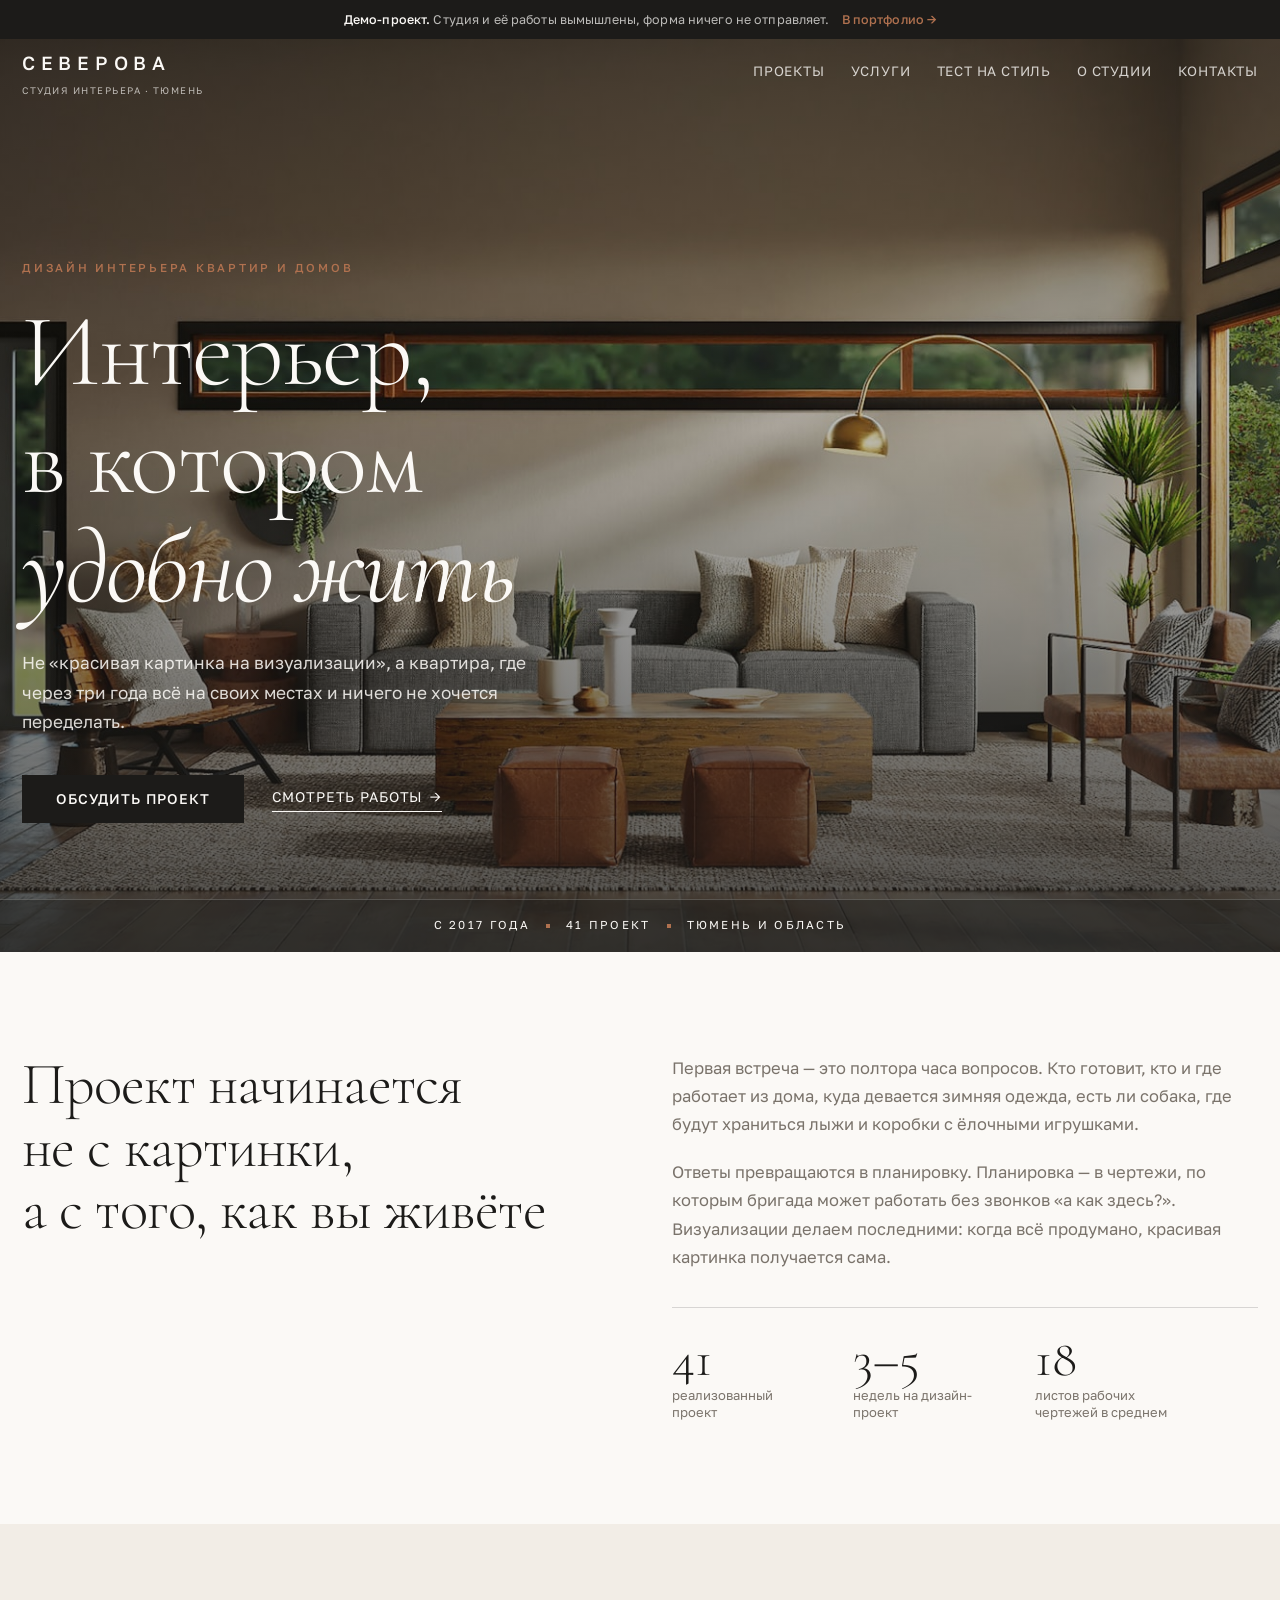
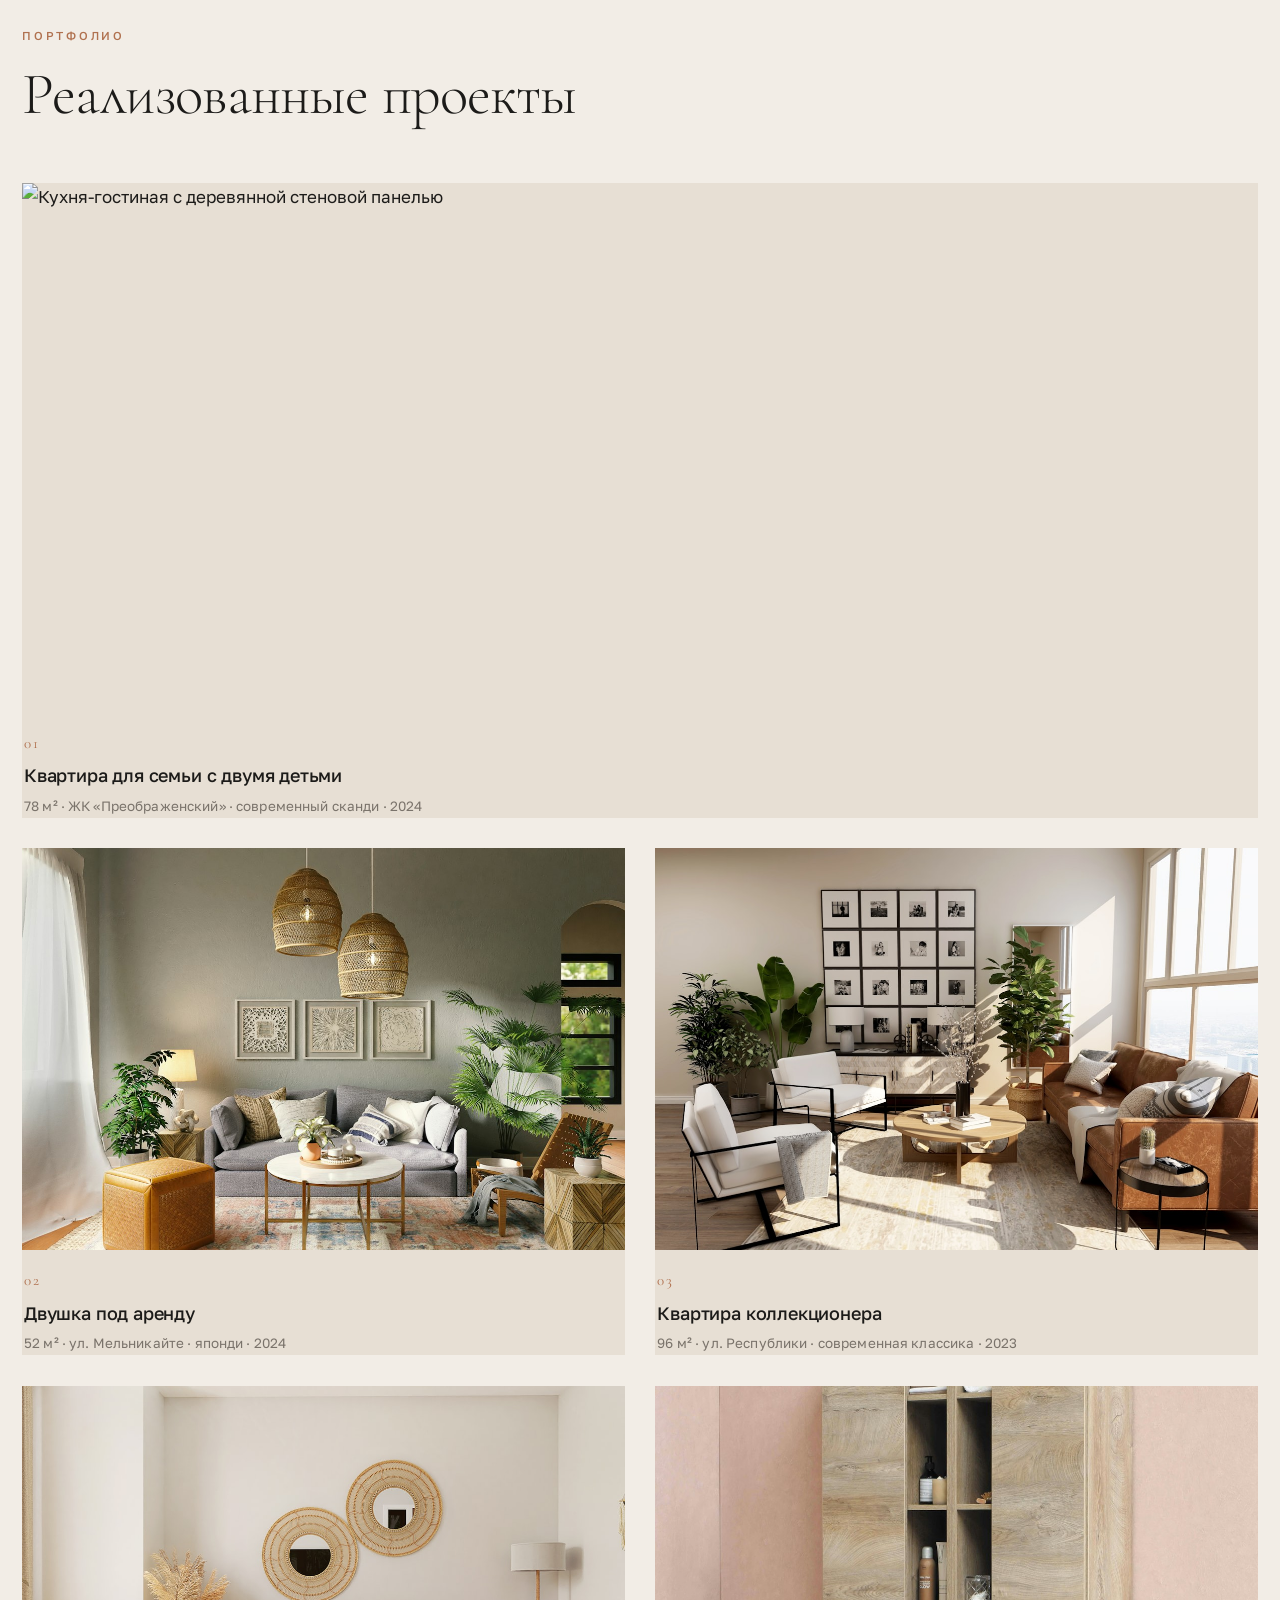
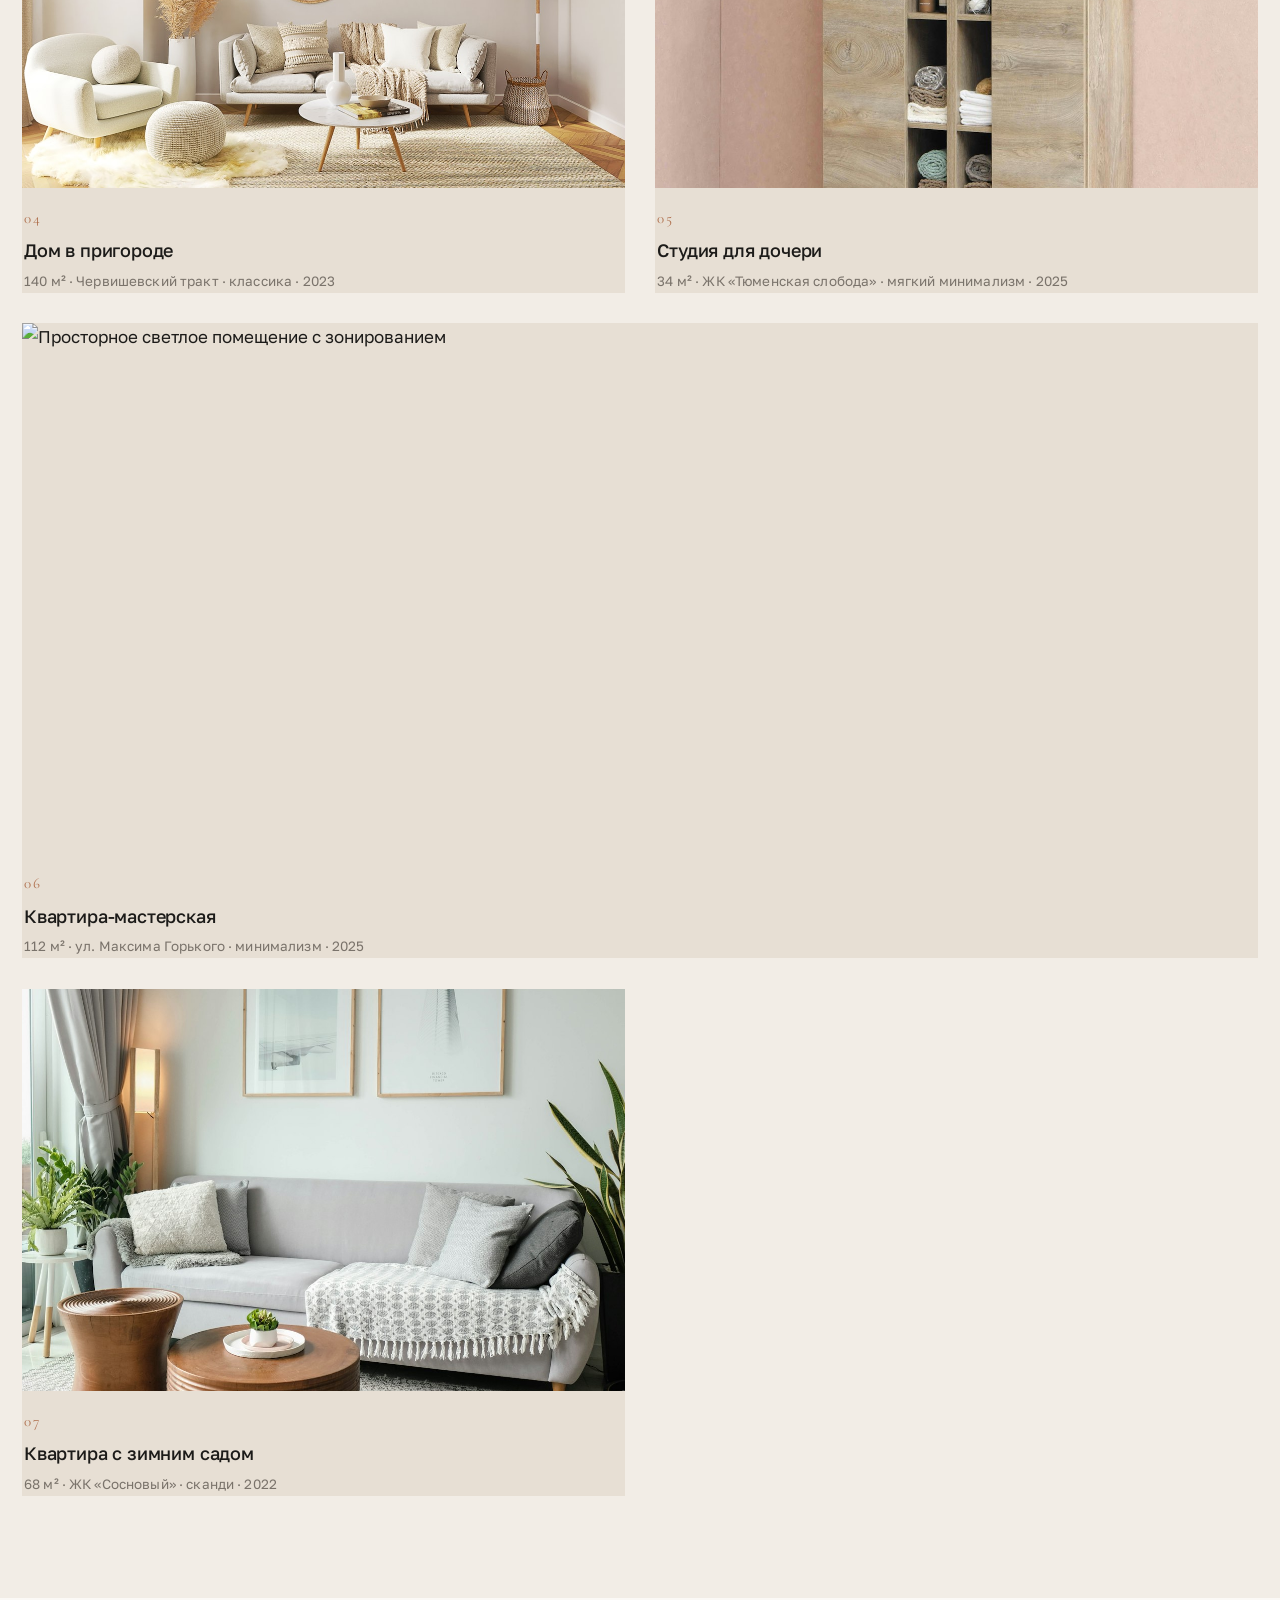
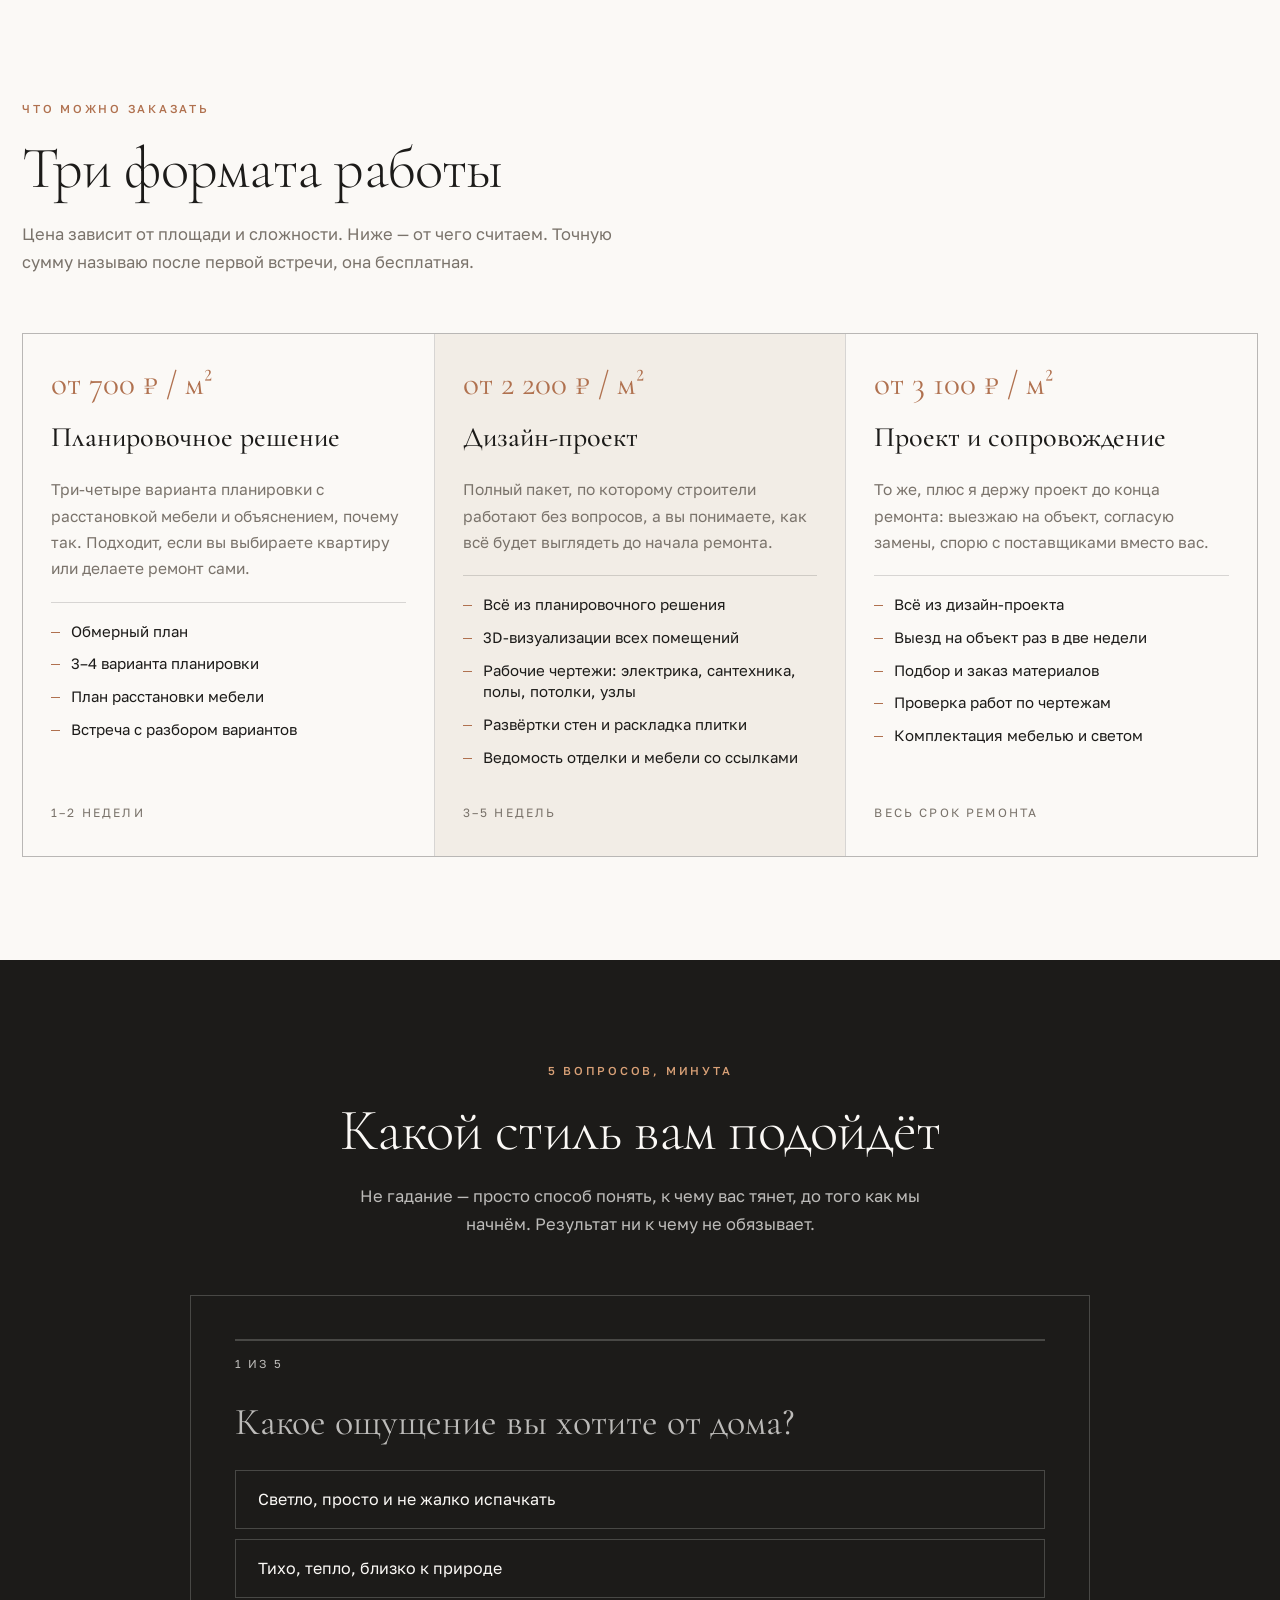
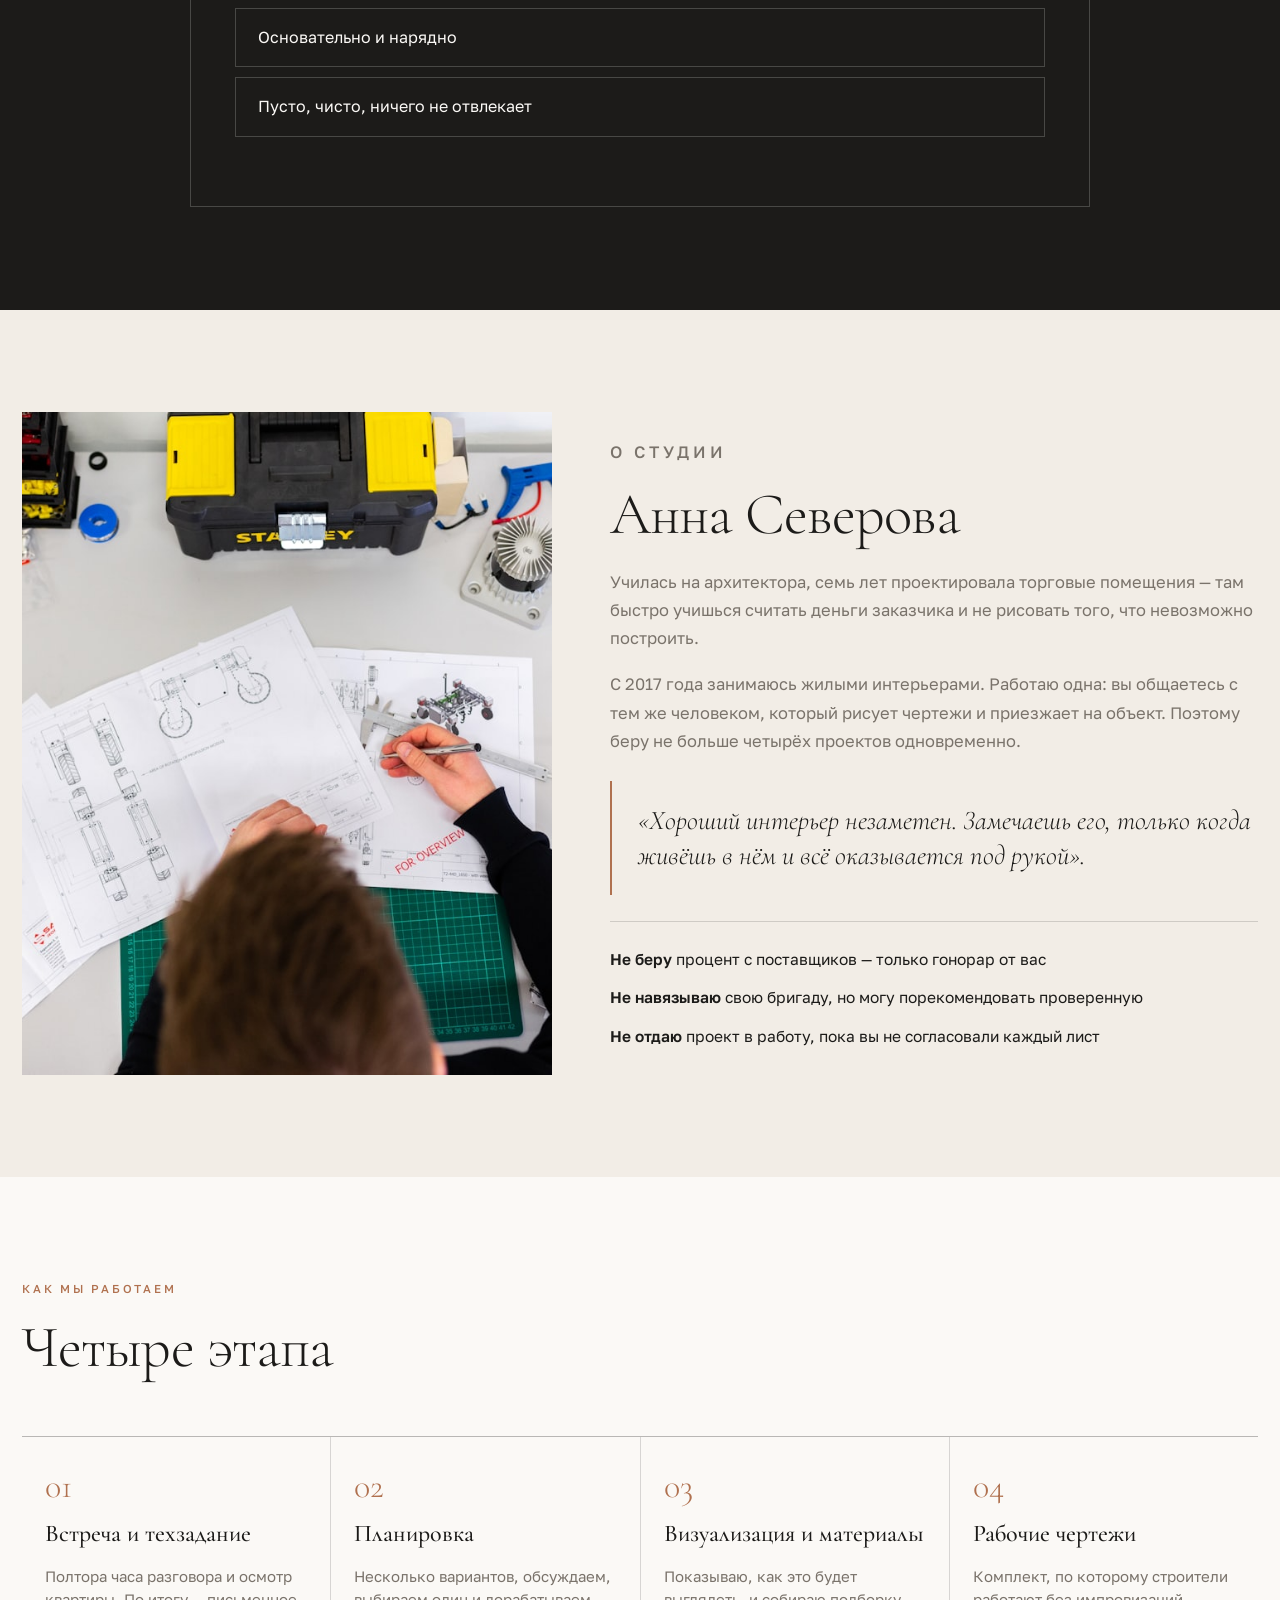
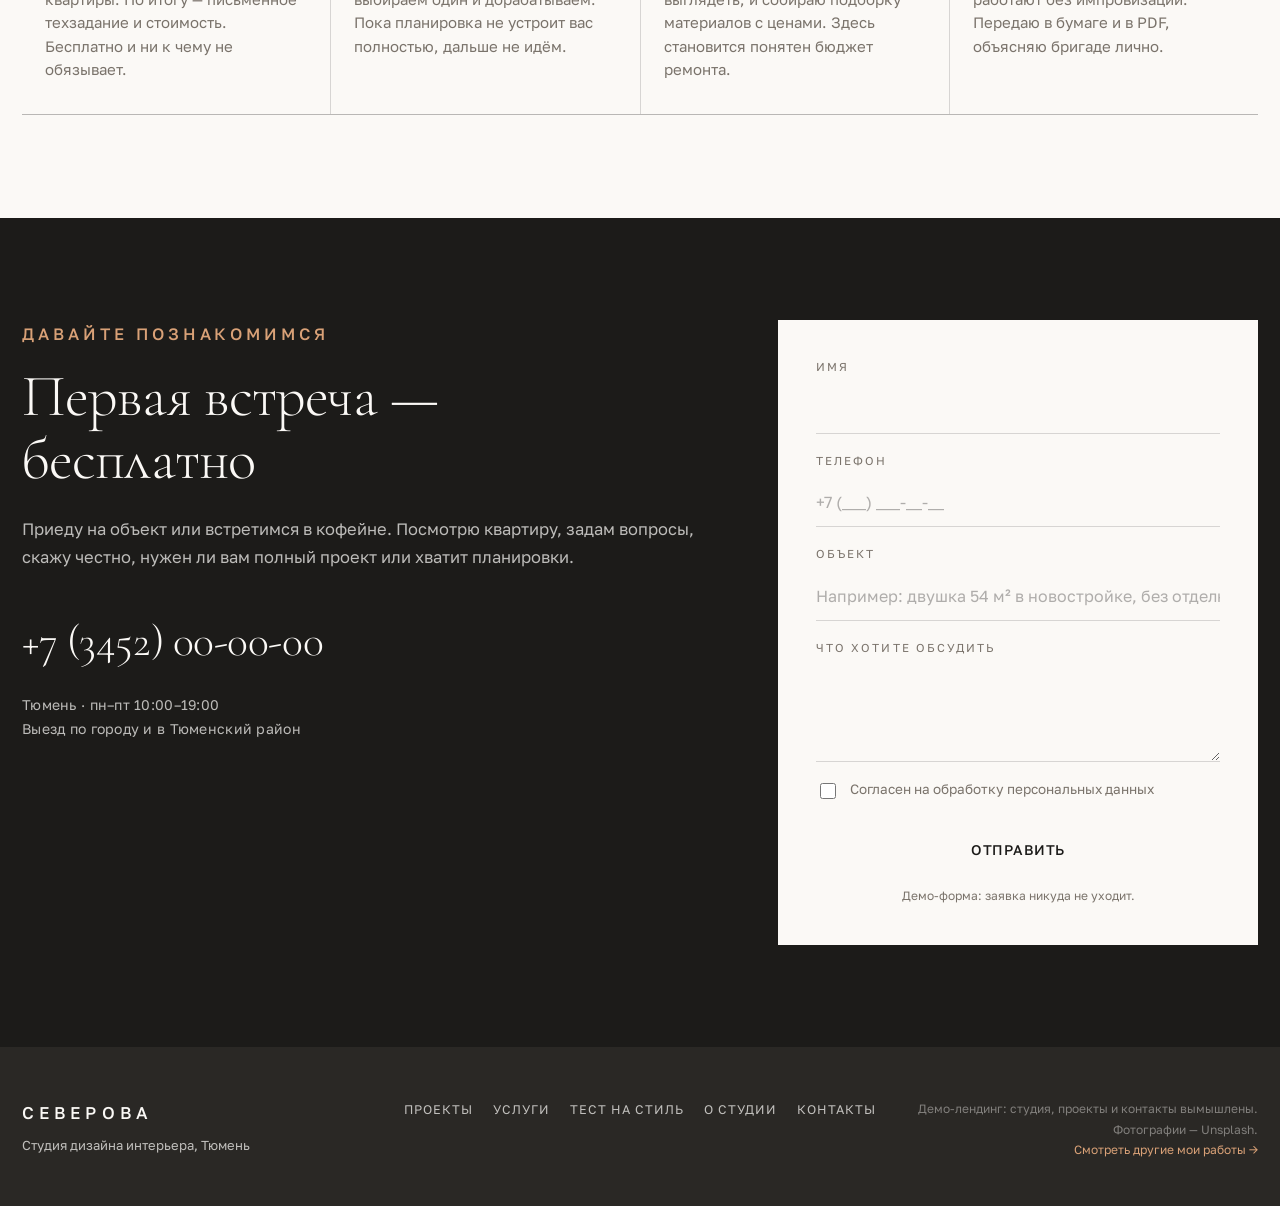
==== demo/design/index.html @ d3eec23e "Портфолио и три демо-лендинга Портфолио: светлый редакционный одностраничник с четырьмя кейсами, пре" ====
<!DOCTYPE html>
<html lang="ru">
<head>
<meta charset="utf-8">
<meta name="viewport" content="width=device-width, initial-scale=1">
<title>Дизайн интерьера квартир в Тюмени — студия Северовой</title>
<meta name="description" content="Дизайн-проект квартиры в Тюмени: планировка, визуализации, рабочие чертежи, авторский надзор. Портфолио реализованных интерьеров и тест «какой стиль вам подойдёт».">
<meta name="robots" content="noindex, nofollow">
<meta property="og:type" content="website">
<meta property="og:locale" content="ru_RU">
<meta property="og:title" content="Северова — студия дизайна интерьера, Тюмень">
<meta property="og:description" content="Интерьер, в котором удобно жить. Портфолио и тест на стиль.">
<link rel="icon" href="data:image/svg+xml,%3Csvg xmlns='http://www.w3.org/2000/svg' viewBox='0 0 64 64'%3E%3Crect width='64' height='64' fill='%231C1B19'/%3E%3Ctext x='32' y='44' font-family='Georgia,serif' font-size='34' fill='%23F2EDE6' text-anchor='middle'%3E%D0%A1%3C/text%3E%3C/svg%3E">
<link rel="preconnect" href="https://fonts.googleapis.com">
<link rel="preconnect" href="https://fonts.gstatic.com" crossorigin>
<link rel="stylesheet" href="https://fonts.googleapis.com/css2?family=Cormorant+Garamond:wght@300;400;500;600&family=Golos+Text:wght@400;500;600&display=swap">
<link rel="stylesheet" href="style.css">
</head>
<body>

<div class="demobar">
  <span><b>Демо-проект.</b> Студия и её работы вымышлены, форма ничего не отправляет.</span>
  <a href="../../index.html">В портфолио →</a>
</div>

<header class="hdr" id="top">
  <div class="wrap hdr__in">
    <a class="logo" href="#top">СЕВЕРОВА<span>студия интерьера · Тюмень</span></a>
    <nav class="nav">
      <a href="#projects">Проекты</a>
      <a href="#services">Услуги</a>
      <a href="#quiz">Тест на стиль</a>
      <a href="#about">О студии</a>
      <a href="#contact">Контакты</a>
    </nav>
    <button class="burger" type="button" aria-label="Меню" aria-expanded="false" aria-controls="mnav"><span></span></button>
  </div>
  <nav class="mnav" id="mnav" hidden>
    <a href="#projects">Проекты</a><a href="#services">Услуги</a><a href="#quiz">Тест на стиль</a><a href="#about">О студии</a><a href="#contact">Контакты</a>
  </nav>
</header>

<!-- HERO -->
<section class="hero">
  <img class="hero__bg" src="img/hero.jpg" alt="Светлая гостиная с большими окнами" width="1800" height="1200" fetchpriority="high">
  <div class="hero__veil"></div>
  <div class="wrap hero__in">
    <p class="eyebrow">Дизайн интерьера квартир и домов</p>
    <h1>Интерьер,<br>в котором<br><em>удобно жить</em></h1>
    <p class="hero__sub">Не «красивая картинка на визуализации», а квартира, где через три года всё на своих местах и ничего не хочется переделать.</p>
    <div class="hero__actions">
      <a class="btn" href="#contact">Обсудить проект</a>
      <a class="link-arrow" href="#projects">Смотреть работы</a>
    </div>
  </div>
  <div class="hero__meta">
    <span>с 2017 года</span><i></i><span>41 проект</span><i></i><span>Тюмень и область</span>
  </div>
</section>

<!-- МАНИФЕСТ -->
<section class="sec manifest">
  <div class="wrap manifest__in">
    <h2 class="serif-lg">Проект начинается<br>не с картинки,<br>а с того, как вы живёте</h2>
    <div class="manifest__text">
      <p>Первая встреча — это полтора часа вопросов. Кто готовит, кто и где работает из дома, куда девается зимняя одежда, есть ли собака, где будут храниться лыжи и коробки с ёлочными игрушками.</p>
      <p>Ответы превращаются в планировку. Планировка — в чертежи, по которым бригада может работать без звонков «а как здесь?». Визуализации делаем последними: когда всё продумано, красивая картинка получается сама.</p>
      <ul class="stats">
        <li><b>41</b><span>реализованный проект</span></li>
        <li><b>3–5</b><span>недель на дизайн-проект</span></li>
        <li><b>18</b><span>листов рабочих чертежей в среднем</span></li>
      </ul>
    </div>
  </div>
</section>

<!-- ПРОЕКТЫ -->
<section class="sec sec--sand" id="projects">
  <div class="wrap">
    <header class="head">
      <p class="eyebrow">Портфолио</p>
      <h2 class="serif-lg">Реализованные проекты</h2>
    </header>
    <div class="projects">
      <figure class="pj pj--wide">
        <img src="img/p1.jpg" alt="Кухня-гостиная с деревянной стеновой панелью" loading="lazy" width="1200" height="800">
        <figcaption><span class="pj__n">01</span><b>Квартира для семьи с двумя детьми</b><em>78 м² · ЖК «Преображенский» · современный сканди · 2024</em></figcaption>
      </figure>
      <figure class="pj">
        <img src="img/p2.jpg" alt="Гостиная в спокойных природных тонах" loading="lazy" width="1200" height="800">
        <figcaption><span class="pj__n">02</span><b>Двушка под аренду</b><em>52 м² · ул. Мельникайте · японди · 2024</em></figcaption>
      </figure>
      <figure class="pj">
        <img src="img/p3.jpg" alt="Светлая гостиная с галереей картин" loading="lazy" width="1200" height="800">
        <figcaption><span class="pj__n">03</span><b>Квартира коллекционера</b><em>96 м² · ул. Республики · современная классика · 2023</em></figcaption>
      </figure>
      <figure class="pj">
        <img src="img/p4.jpg" alt="Тёплая гостиная в бежевых тонах" loading="lazy" width="1200" height="800">
        <figcaption><span class="pj__n">04</span><b>Дом в пригороде</b><em>140 м² · Червишевский тракт · классика · 2023</em></figcaption>
      </figure>
      <figure class="pj">
        <img src="img/p5.jpg" alt="Ниша со стеллажом в мягких тонах" loading="lazy" width="1200" height="800">
        <figcaption><span class="pj__n">05</span><b>Студия для дочери</b><em>34 м² · ЖК «Тюменская слобода» · мягкий минимализм · 2025</em></figcaption>
      </figure>
      <figure class="pj pj--wide">
        <img src="img/p6.jpg" alt="Просторное светлое помещение с зонированием" loading="lazy" width="1200" height="800">
        <figcaption><span class="pj__n">06</span><b>Квартира-мастерская</b><em>112 м² · ул. Максима Горького · минимализм · 2025</em></figcaption>
      </figure>
      <figure class="pj">
        <img src="img/p7.jpg" alt="Гостиная с диваном и растениями" loading="lazy" width="1200" height="800">
        <figcaption><span class="pj__n">07</span><b>Квартира с зимним садом</b><em>68 м² · ЖК «Сосновый» · сканди · 2022</em></figcaption>
      </figure>
    </div>
  </div>
</section>

<!-- УСЛУГИ -->
<section class="sec" id="services">
  <div class="wrap">
    <header class="head">
      <p class="eyebrow">Что можно заказать</p>
      <h2 class="serif-lg">Три формата работы</h2>
      <p class="head__note">Цена зависит от площади и сложности. Ниже — от чего считаем. Точную сумму называю после первой встречи, она бесплатная.</p>
    </header>
    <div class="svc">
      <article class="svc__i">
        <p class="svc__p">от 700 ₽ / м²</p>
        <h3>Планировочное решение</h3>
        <p class="svc__d">Три-четыре варианта планировки с расстановкой мебели и объяснением, почему так. Подходит, если вы выбираете квартиру или делаете ремонт сами.</p>
        <ul class="svc__l">
          <li>Обмерный план</li>
          <li>3–4 варианта планировки</li>
          <li>План расстановки мебели</li>
          <li>Встреча с разбором вариантов</li>
        </ul>
        <p class="svc__t">1–2 недели</p>
      </article>
      <article class="svc__i svc__i--main">
        <p class="svc__p">от 2 200 ₽ / м²</p>
        <h3>Дизайн-проект</h3>
        <p class="svc__d">Полный пакет, по которому строители работают без вопросов, а вы понимаете, как всё будет выглядеть до начала ремонта.</p>
        <ul class="svc__l">
          <li>Всё из планировочного решения</li>
          <li>3D-визуализации всех помещений</li>
          <li>Рабочие чертежи: электрика, сантехника, полы, потолки, узлы</li>
          <li>Развёртки стен и раскладка плитки</li>
          <li>Ведомость отделки и мебели со ссылками</li>
        </ul>
        <p class="svc__t">3–5 недель</p>
      </article>
      <article class="svc__i">
        <p class="svc__p">от 3 100 ₽ / м²</p>
        <h3>Проект и сопровождение</h3>
        <p class="svc__d">То же, плюс я держу проект до конца ремонта: выезжаю на объект, согласую замены, спорю с поставщиками вместо вас.</p>
        <ul class="svc__l">
          <li>Всё из дизайн-проекта</li>
          <li>Выезд на объект раз в две недели</li>
          <li>Подбор и заказ материалов</li>
          <li>Проверка работ по чертежам</li>
          <li>Комплектация мебелью и светом</li>
        </ul>
        <p class="svc__t">весь срок ремонта</p>
      </article>
    </div>
  </div>
</section>

<!-- КВИЗ -->
<section class="sec sec--dark" id="quiz">
  <div class="wrap wrap--mid">
    <header class="head head--center">
      <p class="eyebrow">5 вопросов, минута</p>
      <h2 class="serif-lg">Какой стиль вам подойдёт</h2>
      <p class="head__note">Не гадание — просто способ понять, к чему вас тянет, до того как мы начнём. Результат ни к чему не обязывает.</p>
    </header>

    <div class="quiz" id="quizApp">
      <div class="quiz__bar"><span id="quizBar"></span></div>
      <p class="quiz__count"><span id="quizStep">1</span> из <span id="quizTotal">5</span></p>

      <div class="quiz__stage" id="quizStage"></div>

      <div class="quiz__nav">
        <button class="link-back" type="button" id="quizBack" hidden>← Назад</button>
      </div>

      <div class="quiz__result" id="quizResult" hidden>
        <img id="resImg" src="" alt="" width="1200" height="800">
        <div class="quiz__resbody">
          <p class="eyebrow">Ваш стиль</p>
          <h3 class="serif-md" id="resName"></h3>
          <p id="resText"></p>
          <ul class="quiz__tags" id="resTags"></ul>
          <div class="quiz__resactions">
            <a class="btn" href="#contact" id="resCta">Обсудить проект в этом стиле</a>
            <button class="link-back" type="button" id="quizRestart">Пройти заново</button>
          </div>
        </div>
      </div>
    </div>
  </div>
</section>

<!-- О СТУДИИ -->
<section class="sec sec--sand" id="about">
  <div class="wrap about">
    <figure class="about__img">
      <img src="img/designer.jpg" alt="Рабочий стол дизайнера с чертежами и образцами" loading="lazy" width="1200" height="800">
    </figure>
    <div class="about__text">
      <p class="eyebrow">О студии</p>
      <h2 class="serif-lg">Анна Северова</h2>
      <p>Училась на архитектора, семь лет проектировала торговые помещения — там быстро учишься считать деньги заказчика и не рисовать того, что невозможно построить.</p>
      <p>С 2017 года занимаюсь жилыми интерьерами. Работаю одна: вы общаетесь с тем же человеком, который рисует чертежи и приезжает на объект. Поэтому беру не больше четырёх проектов одновременно.</p>
      <blockquote class="pull">«Хороший интерьер незаметен. Замечаешь его, только когда живёшь в нём и всё оказывается под рукой».</blockquote>
      <ul class="about__facts">
        <li><b>Не беру</b> процент с поставщиков — только гонорар от вас</li>
        <li><b>Не навязываю</b> свою бригаду, но могу порекомендовать проверенную</li>
        <li><b>Не отдаю</b> проект в работу, пока вы не согласовали каждый лист</li>
      </ul>
    </div>
  </div>
</section>

<!-- ПРОЦЕСС -->
<section class="sec">
  <div class="wrap">
    <header class="head">
      <p class="eyebrow">Как мы работаем</p>
      <h2 class="serif-lg">Четыре этапа</h2>
    </header>
    <ol class="flow">
      <li><span class="flow__n">01</span><h3>Встреча и техзадание</h3><p>Полтора часа разговора и осмотр квартиры. По итогу — письменное техзадание и стоимость. Бесплатно и ни к чему не обязывает.</p></li>
      <li><span class="flow__n">02</span><h3>Планировка</h3><p>Несколько вариантов, обсуждаем, выбираем один и дорабатываем. Пока планировка не устроит вас полностью, дальше не идём.</p></li>
      <li><span class="flow__n">03</span><h3>Визуализация и материалы</h3><p>Показываю, как это будет выглядеть, и собираю подборку материалов с ценами. Здесь становится понятен бюджет ремонта.</p></li>
      <li><span class="flow__n">04</span><h3>Рабочие чертежи</h3><p>Комплект, по которому строители работают без импровизаций. Передаю в бумаге и в PDF, объясняю бригаде лично.</p></li>
    </ol>
  </div>
</section>

<!-- КОНТАКТ -->
<section class="sec sec--dark" id="contact">
  <div class="wrap contact">
    <div class="contact__text">
      <p class="eyebrow">Давайте познакомимся</p>
      <h2 class="serif-lg">Первая встреча —<br>бесплатно</h2>
      <p>Приеду на объект или встретимся в кофейне. Посмотрю квартиру, задам вопросы, скажу честно, нужен ли вам полный проект или хватит планировки.</p>
      <p class="contact__tel"><a href="tel:+73452000000">+7 (3452) 00-00-00</a></p>
      <p class="contact__addr">Тюмень · пн–пт 10:00–19:00<br>Выезд по городу и в Тюменский район</p>
    </div>

    <form class="cform" id="contactForm" novalidate>
      <div class="cfld">
        <label for="c-name">Имя</label>
        <input id="c-name" name="name" type="text" autocomplete="name" required>
        <span class="err" data-err="name"></span>
      </div>
      <div class="cfld">
        <label for="c-phone">Телефон</label>
        <input id="c-phone" name="phone" type="tel" inputmode="tel" autocomplete="tel" placeholder="+7 (___) ___-__-__" required>
        <span class="err" data-err="phone"></span>
      </div>
      <div class="cfld">
        <label for="c-obj">Объект</label>
        <input id="c-obj" name="obj" type="text" placeholder="Например: двушка 54 м² в новостройке, без отделки">
      </div>
      <div class="cfld">
        <label for="c-msg">Что хотите обсудить</label>
        <textarea id="c-msg" name="msg" rows="3"></textarea>
      </div>
      <label class="cagree">
        <input type="checkbox" name="agree" required>
        <span>Согласен на обработку персональных данных</span>
      </label>
      <span class="err" data-err="agree"></span>
      <button class="btn btn--wide" type="submit">Отправить</button>
      <p class="cform__note">Демо-форма: заявка никуда не уходит.</p>

      <div class="cform__ok" hidden role="status">
        <b class="serif-md">Спасибо, заявка отправлена</b>
        <p>Свяжусь с вами по номеру <i data-ok-phone></i> в ближайший рабочий день.</p>
        <button class="link-back" type="button" data-again>Отправить ещё одну</button>
      </div>
    </form>
  </div>
</section>

<footer class="ftr">
  <div class="wrap ftr__in">
    <div>
      <p class="ftr__logo">СЕВЕРОВА</p>
      <p class="ftr__sub">Студия дизайна интерьера, Тюмень</p>
    </div>
    <nav class="ftr__nav">
      <a href="#projects">Проекты</a><a href="#services">Услуги</a><a href="#quiz">Тест на стиль</a><a href="#about">О студии</a><a href="#contact">Контакты</a>
    </nav>
    <p class="ftr__note">
      Демо-лендинг: студия, проекты и контакты вымышлены.<br>
      Фотографии — Unsplash.<br>
      <a href="../../index.html">Смотреть другие мои работы →</a>
    </p>
  </div>
</footer>

<script src="app.js"></script>
</body>
</html>
---- demo/design/style.css ----
/* ==========================================================================
   СЕВЕРОВА — студия дизайна интерьера. Демо-лендинг.
   Визуальный язык: редакционный. Antiqua-заголовки, острые углы,
   песочно-графитовая палитра, много воздуха, крупные фото.
   ========================================================================== */

:root{
  --sand:#F2EDE6;
  --sand-2:#E7DFD4;
  --cream:#FBF9F6;
  --graphite:#1C1B19;
  --graphite-2:#2A2825;
  --clay:#B0714F;
  --tx:#1C1B19;
  --tx-mut:#7A736B;
  --tx-light:rgba(251,249,246,.72);
  --line:rgba(28,27,25,.16);
  --line-l:rgba(251,249,246,.2);
  --pad:clamp(64px,8vw,132px);
}

*,*::before,*::after{box-sizing:border-box}
html{scroll-behavior:smooth;-webkit-text-size-adjust:100%}
body{
  margin:0;background:var(--cream);color:var(--tx);
  font:400 17px/1.7 'Golos Text',system-ui,sans-serif;
  overflow-x:hidden;
}
img{max-width:100%;height:auto;display:block}
a{color:inherit}
p{margin:0}
h1,h2,h3{margin:0;font-weight:400}

.serif-lg,h1,h2.serif-lg{
  font-family:'Cormorant Garamond',Georgia,serif;font-weight:300;
  line-height:1.06;letter-spacing:-.015em;
}
h1{font-size:clamp(46px,8vw,104px)}
.serif-lg{font-size:clamp(32px,4.6vw,60px)}
.serif-md{font-family:'Cormorant Garamond',Georgia,serif;font-weight:400;font-size:clamp(26px,3vw,38px);line-height:1.12}
h1 em{font-style:italic;font-weight:400}

.eyebrow{
  font-size:11.5px;letter-spacing:.24em;text-transform:uppercase;
  color:var(--clay);font-weight:500;margin-bottom:18px;
}
.wrap{width:min(1280px,100% - 44px);margin-inline:auto}
.wrap--mid{width:min(900px,100% - 44px);margin-inline:auto}

/* ---------- Кнопки и ссылки ---------- */
.btn{
  display:inline-flex;align-items:center;justify-content:center;
  padding:17px 34px;border:0;border-radius:0;background:var(--graphite);color:var(--cream);
  font:500 14px/1 'Golos Text',sans-serif;letter-spacing:.06em;text-transform:uppercase;
  text-decoration:none;cursor:pointer;transition:background .2s,color .2s;
}
.btn:hover{background:var(--clay)}
.btn--wide{width:100%}
.sec--dark .btn{background:var(--cream);color:var(--graphite)}
.sec--dark .btn:hover{background:var(--clay);color:var(--cream)}
.link-arrow{
  display:inline-flex;align-items:center;gap:8px;text-decoration:none;
  font-size:14px;letter-spacing:.06em;text-transform:uppercase;
  padding-bottom:3px;border-bottom:1px solid currentColor;
}
.link-arrow::after{content:"→";transition:transform .2s}
.link-arrow:hover::after{transform:translateX(4px)}
.link-back{
  background:none;border:0;padding:0;cursor:pointer;color:inherit;font:400 14px/1 'Golos Text',sans-serif;
  letter-spacing:.04em;border-bottom:1px solid currentColor;opacity:.7;transition:opacity .2s;
}
.link-back:hover{opacity:1}
:focus-visible{outline:2px solid var(--clay);outline-offset:3px}

/* ---------- Плашка «демо» ---------- */
.demobar{
  display:flex;gap:12px;justify-content:center;flex-wrap:wrap;
  background:var(--graphite);color:var(--tx-light);text-align:center;
  padding:9px 20px;font-size:12.5px;letter-spacing:.01em;
}
.demobar b{color:var(--cream);font-weight:500}
.demobar a{color:var(--clay);text-decoration:none;font-weight:500;white-space:nowrap}
.demobar a:hover{text-decoration:underline}

/* ---------- Шапка ---------- */
.hdr{position:absolute;top:38px;left:0;right:0;z-index:50;color:var(--cream)}
.hdr__in{display:flex;align-items:center;gap:28px;min-height:70px}
.logo{
  display:flex;flex-direction:column;gap:3px;text-decoration:none;flex:none;
  font-size:19px;letter-spacing:.3em;font-weight:500;
}
.logo span{font-size:9.5px;letter-spacing:.16em;text-transform:uppercase;opacity:.68;font-weight:400}
.nav{display:flex;gap:26px;margin-left:auto;font-size:13.5px;letter-spacing:.06em;text-transform:uppercase}
.nav a{text-decoration:none;opacity:.8;padding-bottom:3px;border-bottom:1px solid transparent;transition:.2s}
.nav a:hover{opacity:1;border-color:currentColor}
.burger{display:none;width:44px;height:44px;border:1px solid var(--line-l);background:none;cursor:pointer;position:relative;margin-left:auto}
.burger span,.burger span::before,.burger span::after{position:absolute;left:12px;width:20px;height:1.5px;background:currentColor;content:"";transition:.2s}
.burger span{top:21px}
.burger span::before{top:-6px;left:0}
.burger span::after{top:6px;left:0}
.burger[aria-expanded="true"] span{background:transparent}
.burger[aria-expanded="true"] span::before{transform:rotate(45deg) translate(4px,4px)}
.burger[aria-expanded="true"] span::after{transform:rotate(-45deg) translate(4px,-4px)}
.mnav{display:none;flex-direction:column;background:var(--graphite);padding:8px 22px 22px;margin-top:10px}
.mnav.open{display:flex}
.mnav a{padding:14px 0;text-decoration:none;border-bottom:1px solid var(--line-l);font-size:14px;letter-spacing:.06em;text-transform:uppercase}

/* ---------- Hero ---------- */
.hero{position:relative;min-height:min(100svh,860px);display:flex;flex-direction:column;justify-content:flex-end;color:var(--cream);overflow:hidden}
.hero__bg{position:absolute;inset:0;width:100%;height:100%;object-fit:cover;object-position:50% 55%}
.hero__veil{position:absolute;inset:0;background:linear-gradient(180deg,rgba(28,27,25,.62) 0%,rgba(28,27,25,.25) 38%,rgba(28,27,25,.78) 100%)}
.hero__in{position:relative;padding-bottom:clamp(46px,6vw,86px);padding-top:clamp(150px,18vw,220px)}
.hero__sub{margin-top:26px;max-width:30em;font-size:clamp(16px,1.35vw,18.5px);color:rgba(251,249,246,.86)}
.hero__actions{display:flex;align-items:center;gap:28px;flex-wrap:wrap;margin-top:38px}
.hero__meta{
  position:relative;display:flex;align-items:center;gap:16px;justify-content:center;flex-wrap:wrap;
  padding:16px 22px;border-top:1px solid var(--line-l);background:rgba(28,27,25,.45);
  font-size:11.5px;letter-spacing:.2em;text-transform:uppercase;
}
.hero__meta i{width:4px;height:4px;background:var(--clay);display:block}

/* ---------- Секции ---------- */
.sec{padding:var(--pad) 0}
.sec--sand{background:var(--sand)}
.sec--dark{background:var(--graphite);color:var(--cream)}
.sec--dark .eyebrow{color:#D9A177}
.sec--dark p{color:var(--tx-light)}
.head{max-width:44em;margin-bottom:clamp(34px,4.4vw,64px)}
.head--center{text-align:center;margin-inline:auto}
.head__note{margin-top:20px;color:var(--tx-mut);font-size:16.5px;max-width:38em}
.head--center .head__note{margin-inline:auto}

/* ---------- Манифест ---------- */
.manifest__in{display:grid;grid-template-columns:1fr 1fr;gap:clamp(32px,5vw,90px);align-items:start}
.manifest__text{display:grid;gap:20px}
.manifest__text p{color:var(--tx-mut);font-size:16.5px}
.stats{list-style:none;margin:16px 0 0;padding:26px 0 0;border-top:1px solid var(--line);display:flex;gap:clamp(22px,3vw,48px);flex-wrap:wrap}
.stats li{display:flex;flex-direction:column;gap:2px}
.stats b{font-family:'Cormorant Garamond',serif;font-size:clamp(38px,4vw,52px);font-weight:300;line-height:1;color:var(--graphite)}
.stats span{font-size:13px;color:var(--tx-mut);max-width:11em;line-height:1.35}

/* ---------- Проекты ---------- */
.projects{display:grid;grid-template-columns:repeat(2,1fr);gap:clamp(16px,2.4vw,34px)}
.pj{margin:0;position:relative;overflow:hidden;background:var(--sand-2)}
.pj--wide{grid-column:span 2}
.pj img{width:100%;aspect-ratio:3/2;object-fit:cover;transition:transform .8s cubic-bezier(.2,.7,.3,1),filter .5s}
.pj--wide img{aspect-ratio:21/9}
.pj:hover img{transform:scale(1.035)}
.pj figcaption{display:grid;gap:4px;padding:18px 2px 0}
.pj__n{font-family:'Cormorant Garamond',serif;font-size:15px;color:var(--clay);letter-spacing:.1em}
.pj figcaption b{font-weight:500;font-size:18px;letter-spacing:-.01em}
.pj figcaption em{font-style:normal;font-size:13.5px;color:var(--tx-mut);letter-spacing:.01em}

/* ---------- Услуги ---------- */
.svc{display:grid;grid-template-columns:repeat(3,1fr);gap:1px;background:var(--line);border:1px solid var(--line)}
.svc__i{background:var(--cream);padding:clamp(26px,2.6vw,38px) clamp(22px,2.2vw,32px);display:flex;flex-direction:column;gap:14px}
.svc__i--main{background:var(--sand)}
.svc__p{font-family:'Cormorant Garamond',serif;font-size:clamp(26px,2.6vw,34px);font-weight:400;color:var(--clay);line-height:1}
.svc__i h3{font-family:'Cormorant Garamond',serif;font-size:clamp(23px,2.2vw,29px);font-weight:500}
.svc__d{font-size:15.5px;color:var(--tx-mut)}
.svc__l{list-style:none;margin:6px 0 0;padding:18px 0 0;border-top:1px solid var(--line);display:grid;gap:11px;font-size:15px}
.svc__l li{position:relative;padding-left:20px;line-height:1.45}
.svc__l li::before{content:"";position:absolute;left:0;top:11px;width:9px;height:1px;background:var(--clay)}
.svc__t{margin-top:auto;padding-top:20px;font-size:12px;letter-spacing:.18em;text-transform:uppercase;color:var(--tx-mut)}

/* ---------- Квиз ---------- */
.quiz{border:1px solid var(--line-l);padding:clamp(26px,3.4vw,46px);position:relative;min-height:420px;display:flex;flex-direction:column}
.quiz__bar{height:2px;background:var(--line-l);margin-bottom:14px}
.quiz__bar span{display:block;height:100%;width:20%;background:var(--clay);transition:width .35s ease}
.quiz__count{font-size:11.5px;letter-spacing:.2em;text-transform:uppercase;color:var(--tx-light);margin-bottom:26px}
.quiz__q{font-family:'Cormorant Garamond',serif;font-size:clamp(25px,3vw,38px);font-weight:400;line-height:1.14;margin-bottom:26px}
.quiz__opts{display:grid;gap:10px}
.qopt{
  text-align:left;background:transparent;color:var(--cream);cursor:pointer;
  border:1px solid var(--line-l);padding:17px 22px;
  font:400 16px/1.45 'Golos Text',sans-serif;
  transition:background .18s,border-color .18s,transform .12s;
}
.qopt:hover{background:rgba(251,249,246,.08);border-color:var(--clay);transform:translateX(3px)}
.quiz__nav{margin-top:auto;padding-top:26px}
.quiz__result{display:grid;grid-template-columns:1fr 1fr;gap:clamp(20px,3vw,40px);align-items:center}
.quiz__result[hidden]{display:none}
.quiz__result img{width:100%;aspect-ratio:4/3;object-fit:cover}
.quiz__resbody p{font-size:16px}
.quiz__resbody .serif-md{margin-bottom:14px}
.quiz__tags{list-style:none;margin:20px 0 0;padding:0;display:flex;flex-wrap:wrap;gap:8px}
.quiz__tags li{font-size:12px;letter-spacing:.1em;text-transform:uppercase;border:1px solid var(--line-l);padding:6px 12px;color:var(--tx-light)}
.quiz__resactions{display:flex;align-items:center;gap:24px;flex-wrap:wrap;margin-top:28px}

/* ---------- О студии ---------- */
.about{display:grid;grid-template-columns:.9fr 1.1fr;gap:clamp(28px,4.5vw,80px);align-items:center}
.about__img{margin:0}
.about__img img{width:100%;aspect-ratio:4/5;object-fit:cover}
.about__text p{color:var(--tx-mut);margin-bottom:18px;font-size:16.5px}
.about__text h2{margin-bottom:22px}
.pull{
  margin:26px 0;padding:22px 0 22px 26px;border-left:2px solid var(--clay);
  font-family:'Cormorant Garamond',serif;font-size:clamp(21px,2.2vw,27px);
  font-style:italic;font-weight:300;line-height:1.3;color:var(--graphite);
}
.about__facts{list-style:none;margin:26px 0 0;padding:24px 0 0;border-top:1px solid var(--line);display:grid;gap:12px;font-size:15.5px}
.about__facts b{font-weight:600}

/* ---------- Процесс ---------- */
.flow{list-style:none;margin:0;padding:0;display:grid;grid-template-columns:repeat(4,1fr);gap:1px;background:var(--line);border-top:1px solid var(--line);border-bottom:1px solid var(--line)}
.flow li{background:var(--cream);padding:clamp(24px,2.6vw,36px) clamp(18px,1.8vw,26px);display:grid;gap:10px;align-content:start}
.flow__n{font-family:'Cormorant Garamond',serif;font-size:34px;font-weight:300;color:var(--clay);line-height:1}
.flow h3{font-family:'Cormorant Garamond',serif;font-size:24px;font-weight:500}
.flow p{font-size:15px;color:var(--tx-mut);line-height:1.55}

/* ---------- Контакт ---------- */
.contact{display:grid;grid-template-columns:1fr 480px;gap:clamp(32px,5vw,84px);align-items:start}
.contact__text p{font-size:16.5px}
.contact__text h2{margin-bottom:24px}
.contact__tel{margin-top:34px}
.contact__tel a{
  font-family:'Cormorant Garamond',serif;font-size:clamp(30px,3.4vw,44px);font-weight:300;
  text-decoration:none;letter-spacing:-.01em;color:var(--cream);
}
.contact__tel a:hover{color:var(--clay)}
.contact__addr{margin-top:14px;font-size:14px!important;letter-spacing:.02em}

.cform{background:var(--cream);color:var(--tx);padding:clamp(26px,3vw,38px);position:relative}
.cfld{display:flex;flex-direction:column;gap:7px;margin-bottom:18px}
.cfld label{font-size:11.5px;letter-spacing:.18em;text-transform:uppercase;color:var(--tx-mut)}
.cform input,.cform textarea{
  font:400 16px/1.5 'Golos Text',sans-serif;color:var(--tx);
  padding:12px 0;border:0;border-bottom:1px solid var(--line);background:transparent;
  width:100%;resize:vertical;transition:border-color .2s;
}
.cform input:focus,.cform textarea:focus{border-color:var(--clay);outline:none}
.cform input::placeholder{color:rgba(28,27,25,.34)}
.err{display:none;font-size:12.5px;color:#B3261E;margin-top:6px}
.err.on{display:block}
[aria-invalid="true"]{border-color:#B3261E!important}
.cagree{display:flex;gap:11px;align-items:flex-start;font-size:13.5px;color:var(--tx-mut);margin:10px 0 6px;cursor:pointer;line-height:1.4}
.cagree input{margin-top:3px;width:16px;height:16px;accent-color:var(--graphite);flex:none}
.cform .btn{margin-top:18px}
.cform__note{margin-top:12px;font-size:12px;color:var(--tx-mut)!important;text-align:center}
.cform__ok{
  position:absolute;inset:0;background:var(--cream);
  display:flex;flex-direction:column;align-items:center;justify-content:center;
  gap:14px;text-align:center;padding:34px;
}
.cform__ok[hidden]{display:none}
.cform__ok p{color:var(--tx-mut)!important;font-size:15.5px;max-width:26em}
.cform__ok i{font-style:normal;font-weight:600;color:var(--tx);white-space:nowrap}

/* ---------- Футер ---------- */
.ftr{background:var(--graphite-2);color:var(--tx-light);padding:52px 0 46px;font-size:14px}
.ftr__in{display:grid;grid-template-columns:1fr auto 1fr;gap:34px;align-items:start}
.ftr__logo{color:var(--cream);letter-spacing:.3em;font-size:17px;font-weight:500;margin-bottom:6px}
.ftr__sub{font-size:13px}
.ftr__nav{display:flex;gap:20px;flex-wrap:wrap;font-size:12.5px;letter-spacing:.08em;text-transform:uppercase}
.ftr__nav a{text-decoration:none}
.ftr__nav a:hover{color:var(--cream)}
.ftr__note{font-size:12px;line-height:1.7;color:rgba(251,249,246,.42);text-align:right}
.ftr__note a{color:#D9A177;text-decoration:none}
.ftr__note a:hover{text-decoration:underline}

/* ---------- Адаптив ---------- */
@media (max-width:1080px){
  .svc,.flow{grid-template-columns:repeat(2,1fr)}
  .contact{grid-template-columns:1fr 400px}
}
@media (max-width:900px){
  .nav{display:none}
  .burger{display:block}
  .hdr{top:30px}
  .manifest__in,.about,.contact,.quiz__result{grid-template-columns:1fr}
  .about__img img{aspect-ratio:4/3}
  .quiz__result img{aspect-ratio:16/9}
}
@media (max-width:660px){
  body{font-size:16px}
  .projects,.svc,.flow{grid-template-columns:1fr}
  .pj--wide{grid-column:auto}
  .pj--wide img{aspect-ratio:3/2}
  .hero__in{padding-top:clamp(130px,30vw,190px)}
  .stats{gap:18px 26px}
  .quiz{padding:22px 18px}
  .ftr__in{grid-template-columns:1fr;gap:24px}
  .ftr__note{text-align:left}
}

@media (prefers-reduced-motion:reduce){
  html{scroll-behavior:auto}
  *,*::before,*::after{animation-duration:.001ms!important;transition-duration:.001ms!important}
}
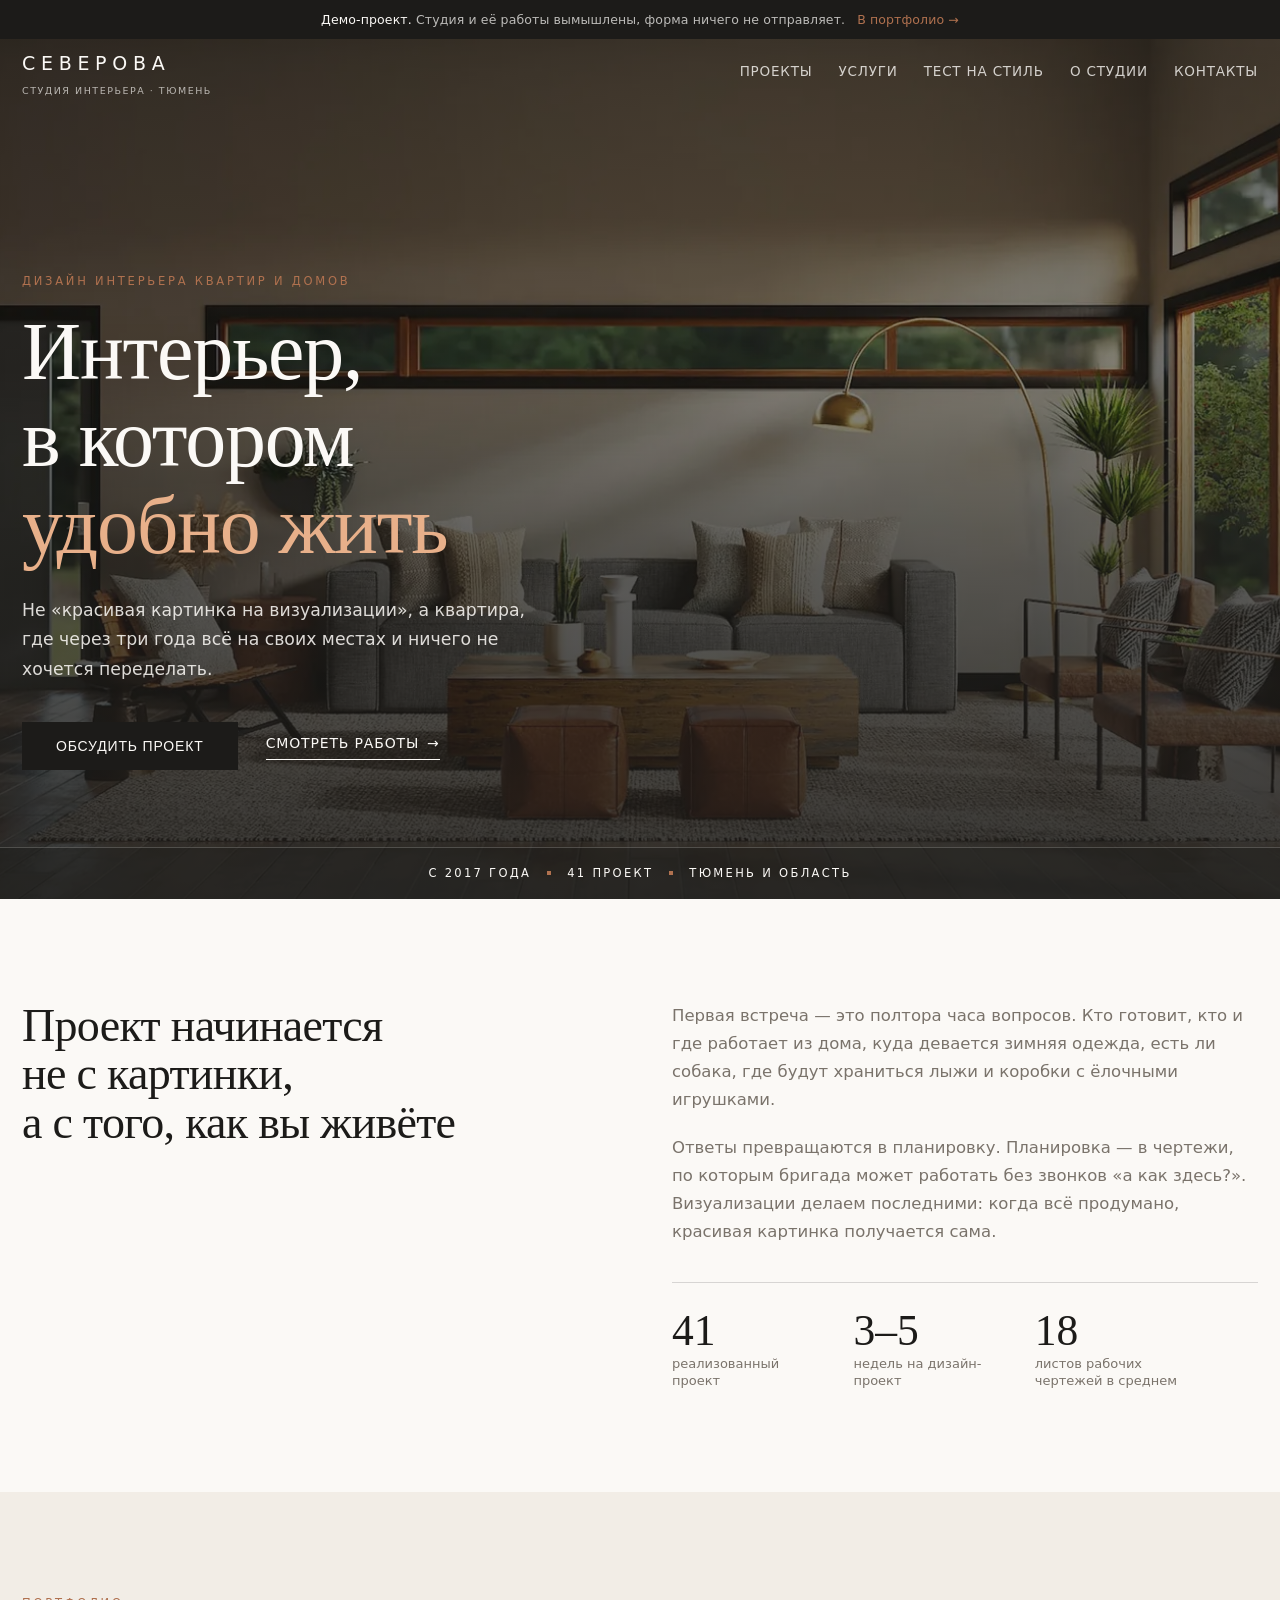
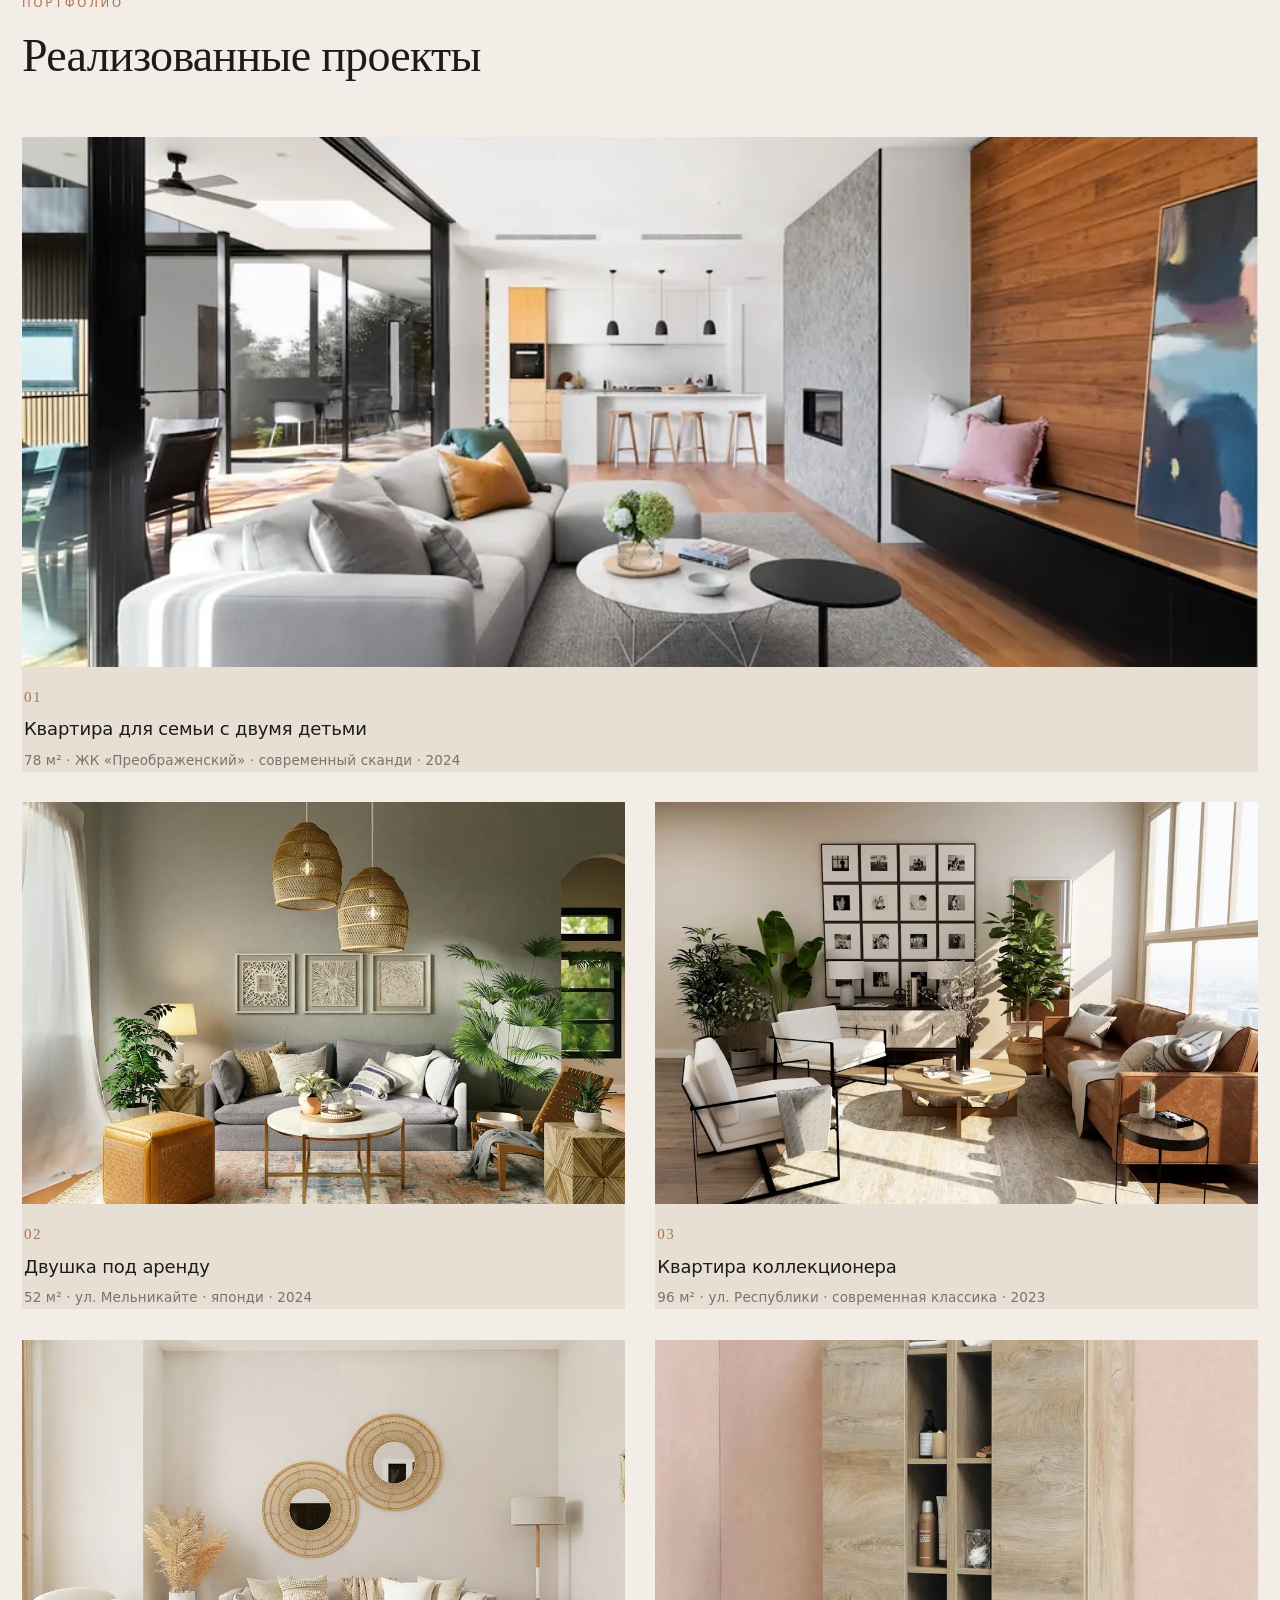
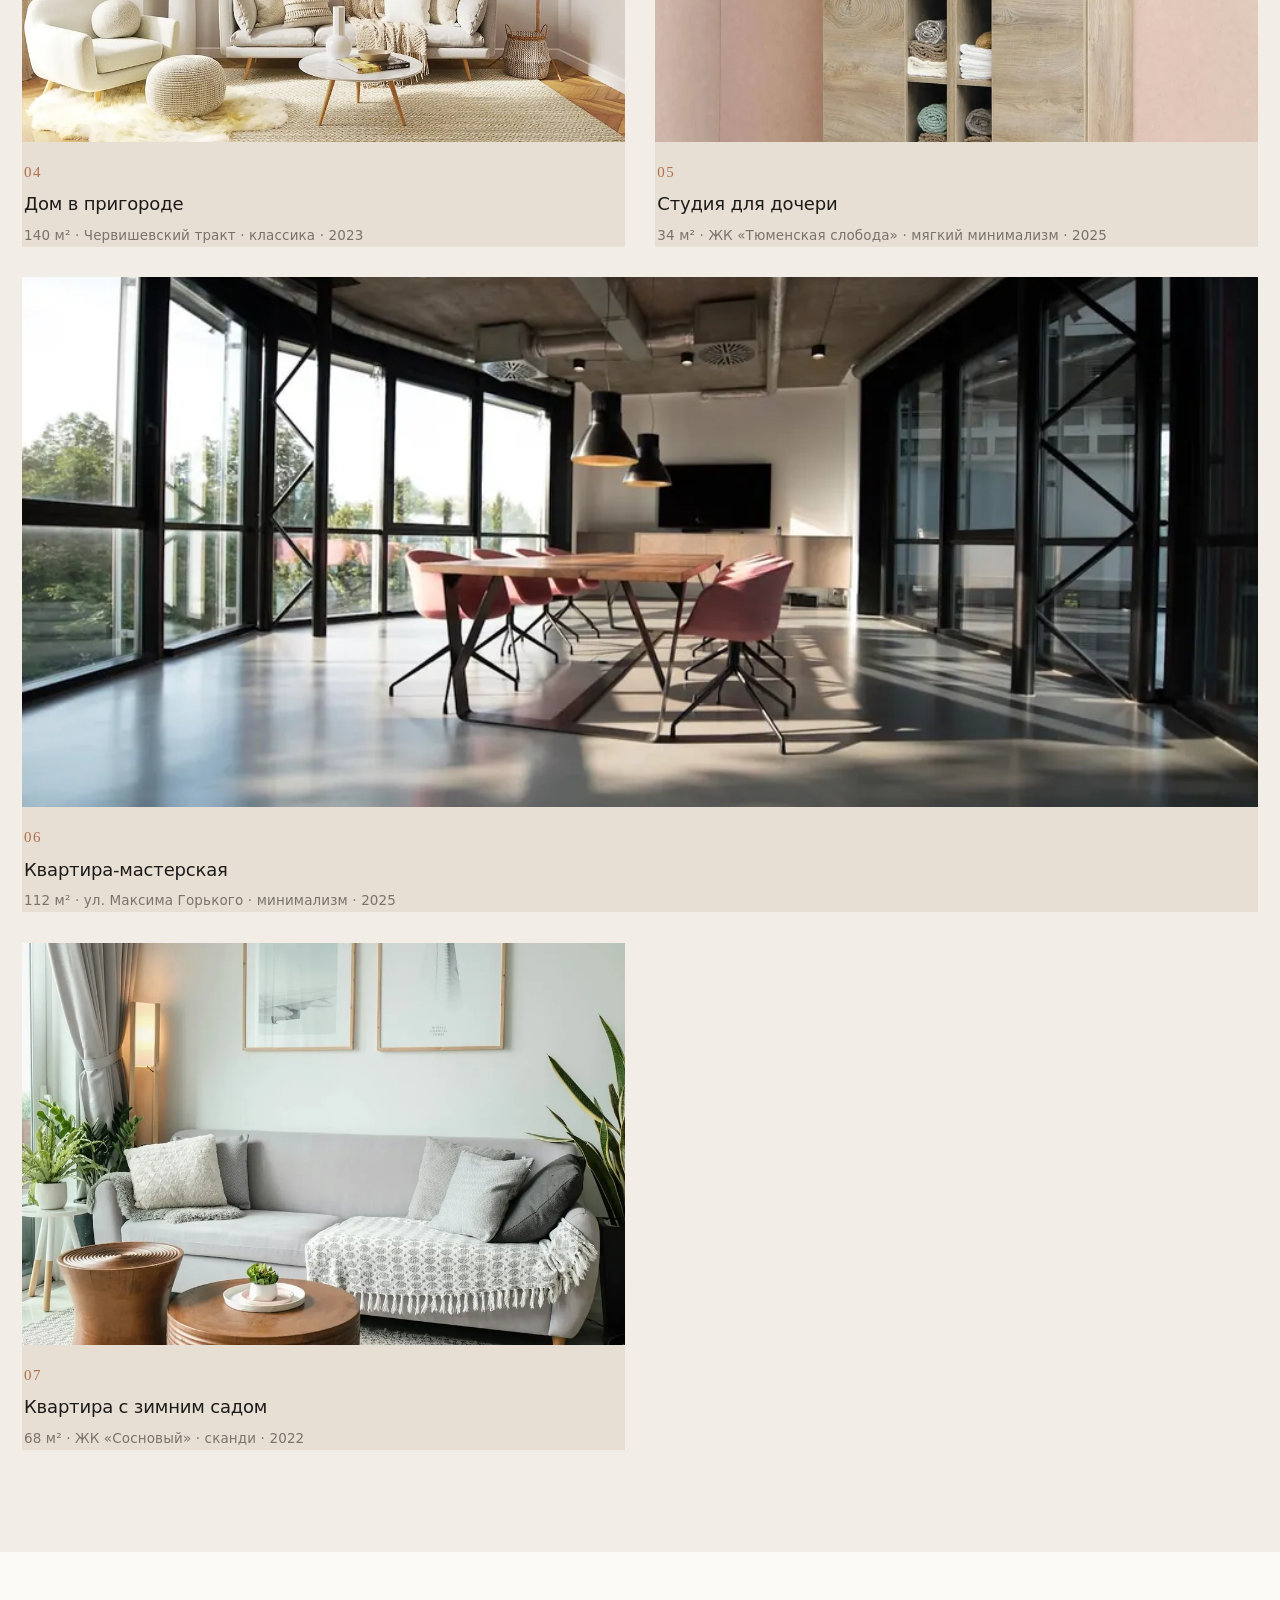
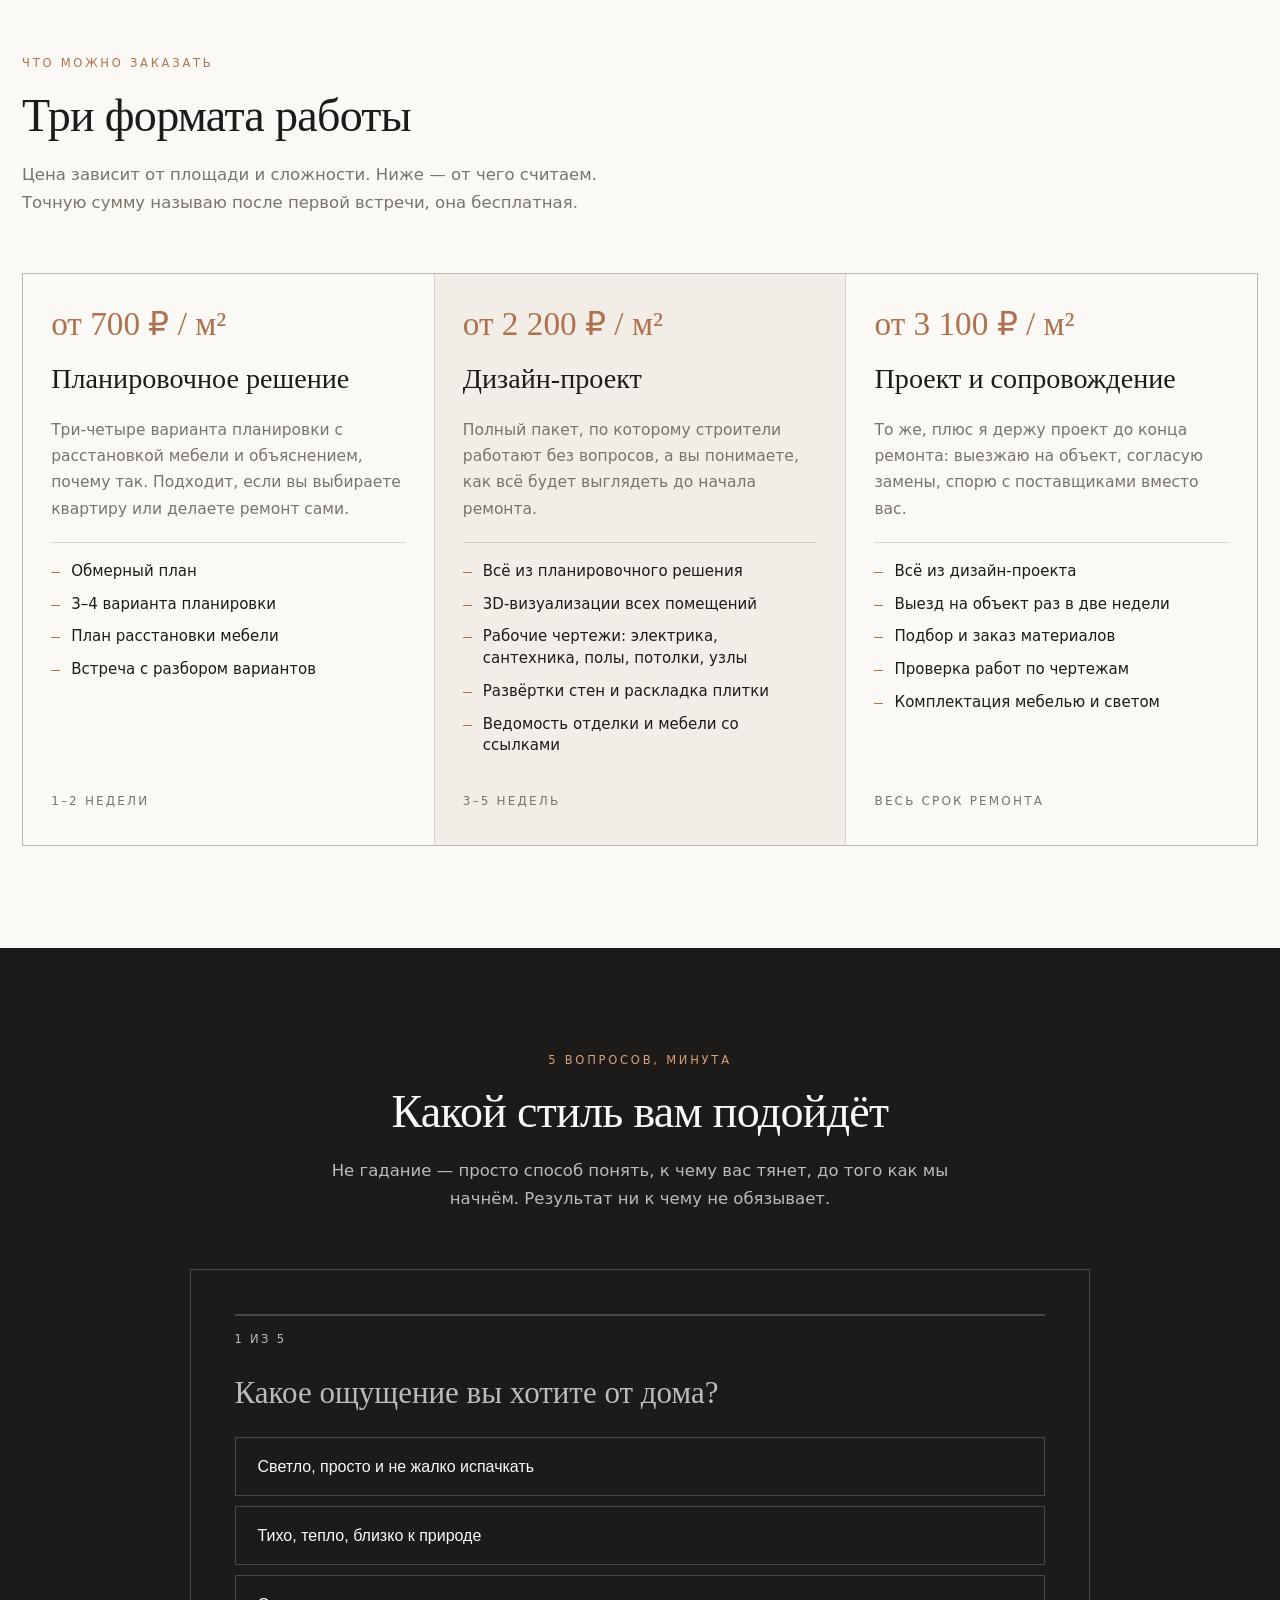
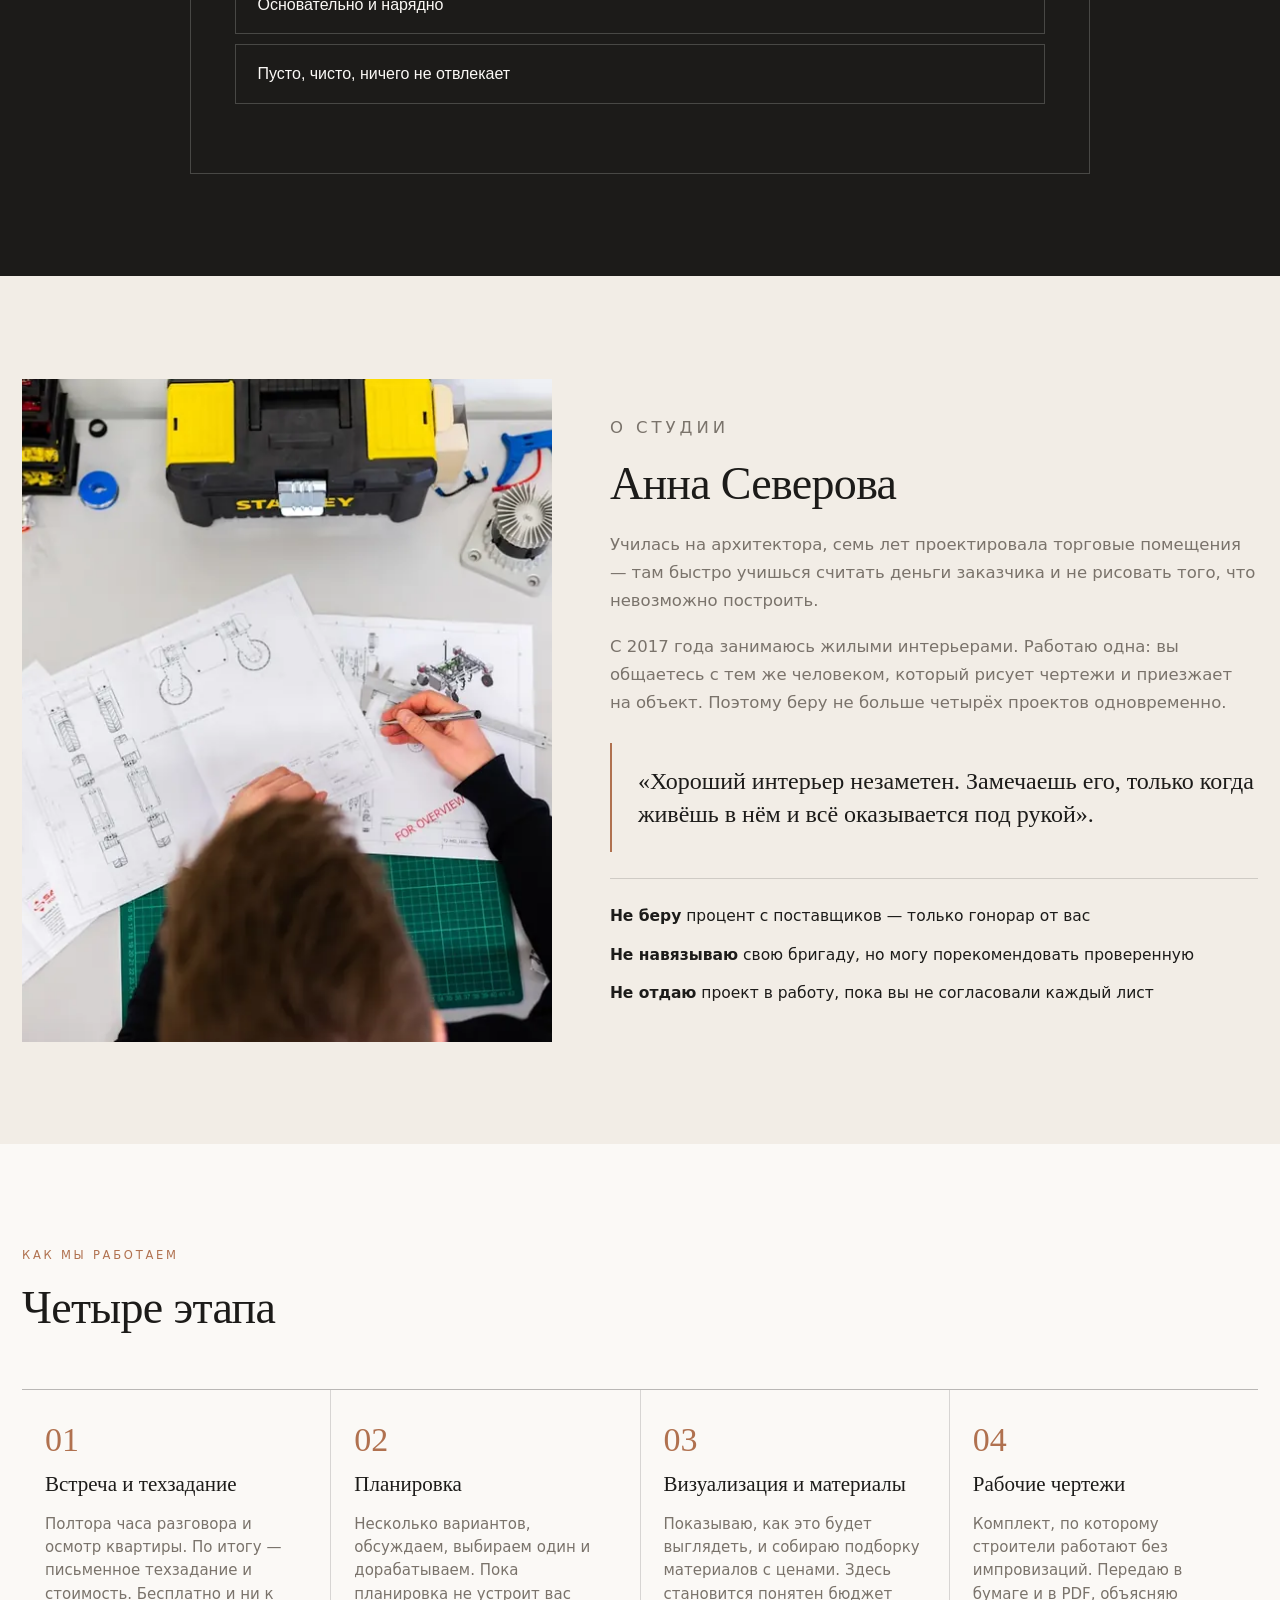
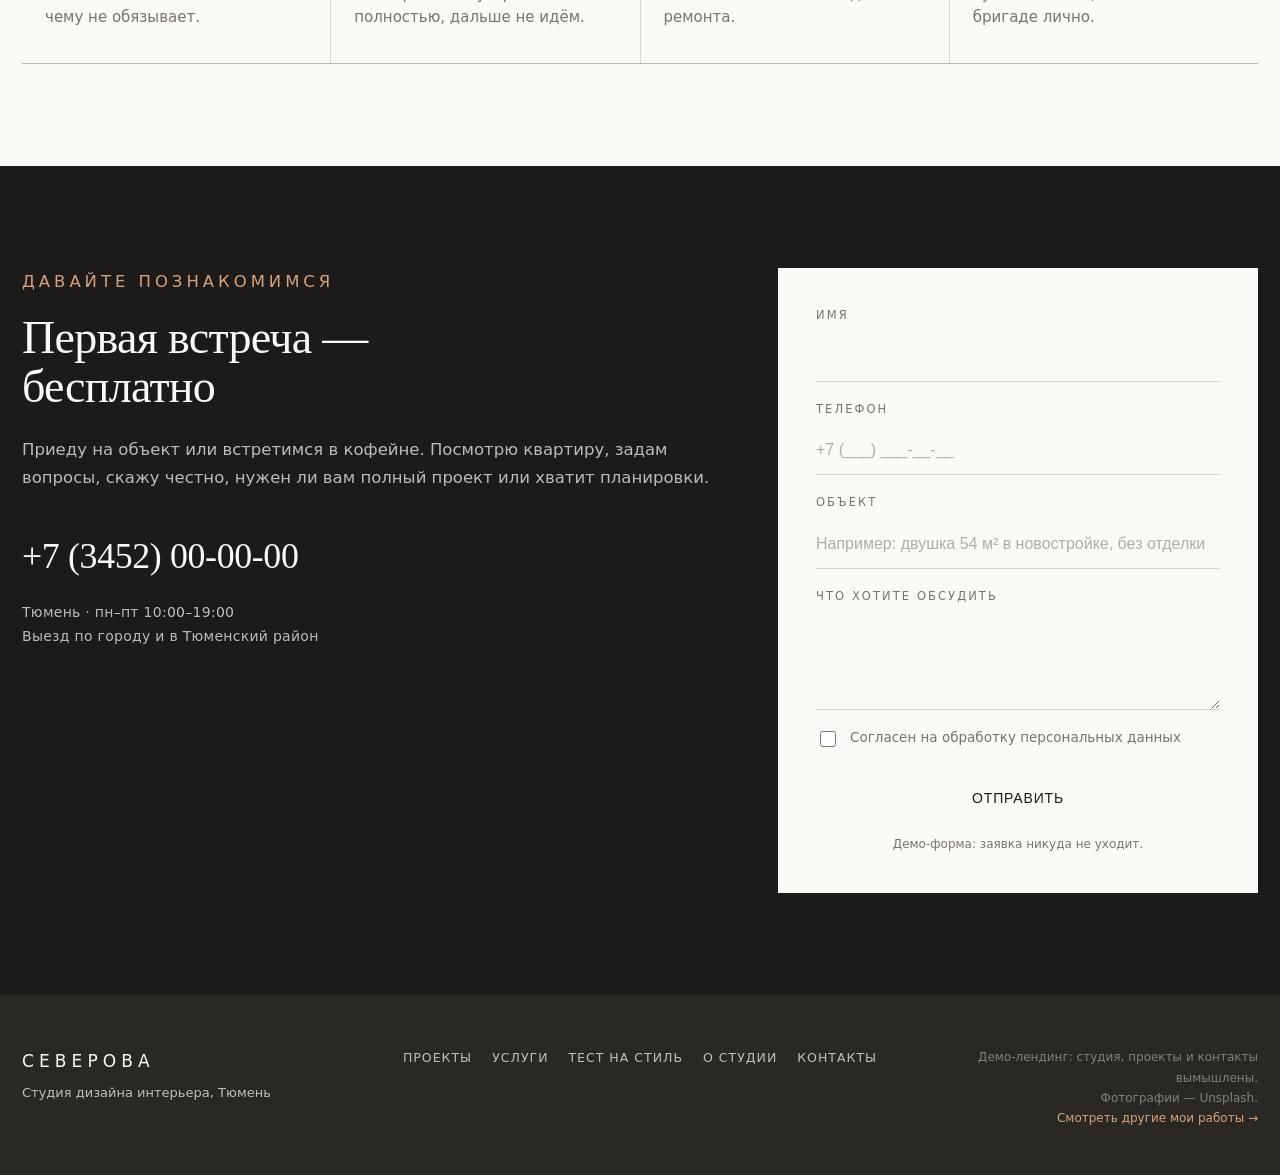
==== commit e1ee74a0: "Переработан дизайн всех сайтов, локальные шрифты, WebP, техническое SEO Дизайн: четыре непересекающи" ====
--- a/demo/design/index.html
+++ b/demo/design/index.html
@@ -11,9 +11,9 @@
 <meta property="og:title" content="Северова — студия дизайна интерьера, Тюмень">
 <meta property="og:description" content="Интерьер, в котором удобно жить. Портфолио и тест на стиль.">
 <link rel="icon" href="data:image/svg+xml,%3Csvg xmlns='http://www.w3.org/2000/svg' viewBox='0 0 64 64'%3E%3Crect width='64' height='64' fill='%231C1B19'/%3E%3Ctext x='32' y='44' font-family='Georgia,serif' font-size='34' fill='%23F2EDE6' text-anchor='middle'%3E%D0%A1%3C/text%3E%3C/svg%3E">
-<link rel="preconnect" href="https://fonts.googleapis.com">
-<link rel="preconnect" href="https://fonts.gstatic.com" crossorigin>
-<link rel="stylesheet" href="https://fonts.googleapis.com/css2?family=Cormorant+Garamond:wght@300;400;500;600&family=Golos+Text:wght@400;500;600&display=swap">
+<link rel="preload" as="font" type="font/woff2" href="fonts/prata-400-cyrillic.woff2" crossorigin>
+<link rel="preload" as="font" type="font/woff2" href="fonts/golos-text-400-cyrillic.woff2" crossorigin>
+<link rel="preload" as="image" href="img/hero.webp" fetchpriority="high">
 <link rel="stylesheet" href="style.css">
 </head>
 <body>
@@ -42,7 +42,7 @@
 
 <!-- HERO -->
 <section class="hero">
-  <img class="hero__bg" src="img/hero.jpg" alt="Светлая гостиная с большими окнами" width="1800" height="1200" fetchpriority="high">
+  <img class="hero__bg" src="img/hero.webp" alt="Светлая гостиная с большими окнами" width="1800" height="1200" fetchpriority="high">
   <div class="hero__veil"></div>
   <div class="wrap hero__in">
     <p class="eyebrow">Дизайн интерьера квартир и домов</p>
@@ -83,31 +83,31 @@
     </header>
     <div class="projects">
       <figure class="pj pj--wide">
-        <img src="img/p1.jpg" alt="Кухня-гостиная с деревянной стеновой панелью" loading="lazy" width="1200" height="800">
+        <img src="img/p1.webp" alt="Кухня-гостиная с деревянной стеновой панелью" loading="lazy" width="1200" height="800">
         <figcaption><span class="pj__n">01</span><b>Квартира для семьи с двумя детьми</b><em>78 м² · ЖК «Преображенский» · современный сканди · 2024</em></figcaption>
       </figure>
       <figure class="pj">
-        <img src="img/p2.jpg" alt="Гостиная в спокойных природных тонах" loading="lazy" width="1200" height="800">
+        <img src="img/p2.webp" alt="Гостиная в спокойных природных тонах" loading="lazy" width="1200" height="800">
         <figcaption><span class="pj__n">02</span><b>Двушка под аренду</b><em>52 м² · ул. Мельникайте · японди · 2024</em></figcaption>
       </figure>
       <figure class="pj">
-        <img src="img/p3.jpg" alt="Светлая гостиная с галереей картин" loading="lazy" width="1200" height="800">
+        <img src="img/p3.webp" alt="Светлая гостиная с галереей картин" loading="lazy" width="1200" height="800">
         <figcaption><span class="pj__n">03</span><b>Квартира коллекционера</b><em>96 м² · ул. Республики · современная классика · 2023</em></figcaption>
       </figure>
       <figure class="pj">
-        <img src="img/p4.jpg" alt="Тёплая гостиная в бежевых тонах" loading="lazy" width="1200" height="800">
+        <img src="img/p4.webp" alt="Тёплая гостиная в бежевых тонах" loading="lazy" width="1200" height="800">
         <figcaption><span class="pj__n">04</span><b>Дом в пригороде</b><em>140 м² · Червишевский тракт · классика · 2023</em></figcaption>
       </figure>
       <figure class="pj">
-        <img src="img/p5.jpg" alt="Ниша со стеллажом в мягких тонах" loading="lazy" width="1200" height="800">
+        <img src="img/p5.webp" alt="Ниша со стеллажом в мягких тонах" loading="lazy" width="1200" height="800">
         <figcaption><span class="pj__n">05</span><b>Студия для дочери</b><em>34 м² · ЖК «Тюменская слобода» · мягкий минимализм · 2025</em></figcaption>
       </figure>
       <figure class="pj pj--wide">
-        <img src="img/p6.jpg" alt="Просторное светлое помещение с зонированием" loading="lazy" width="1200" height="800">
+        <img src="img/p6.webp" alt="Просторное светлое помещение с зонированием" loading="lazy" width="1200" height="800">
         <figcaption><span class="pj__n">06</span><b>Квартира-мастерская</b><em>112 м² · ул. Максима Горького · минимализм · 2025</em></figcaption>
       </figure>
       <figure class="pj">
-        <img src="img/p7.jpg" alt="Гостиная с диваном и растениями" loading="lazy" width="1200" height="800">
+        <img src="img/p7.webp" alt="Гостиная с диваном и растениями" loading="lazy" width="1200" height="800">
         <figcaption><span class="pj__n">07</span><b>Квартира с зимним садом</b><em>68 м² · ЖК «Сосновый» · сканди · 2022</em></figcaption>
       </figure>
     </div>
@@ -205,7 +205,7 @@
 <section class="sec sec--sand" id="about">
   <div class="wrap about">
     <figure class="about__img">
-      <img src="img/designer.jpg" alt="Рабочий стол дизайнера с чертежами и образцами" loading="lazy" width="1200" height="800">
+      <img src="img/designer.webp" alt="Рабочий стол дизайнера с чертежами и образцами" loading="lazy" width="1200" height="800">
     </figure>
     <div class="about__text">
       <p class="eyebrow">О студии</p>
--- a/demo/design/style.css
+++ b/demo/design/style.css
@@ -1,3 +1,11 @@
+@font-face{font-family:'Prata';font-style:normal;font-weight:400;font-display:swap;src:url('fonts/prata-400-cyrillic.woff2') format('woff2');unicode-range:U+0301,U+0400-045F,U+0490-0491,U+04B0-04B1,U+2116}
+@font-face{font-family:'Prata';font-style:normal;font-weight:400;font-display:swap;src:url('fonts/prata-400-latin.woff2') format('woff2');unicode-range:U+0000-00FF,U+0131,U+0152-0153,U+02BB-02BC,U+02C6,U+02DA,U+02DC,U+0304,U+0308,U+0329,U+2000-206F,U+20AC,U+2122,U+2191,U+2193,U+2212,U+2215,U+FEFF,U+FFFD}
+@font-face{font-family:'Golos Text';font-style:normal;font-weight:400;font-display:swap;src:url('fonts/golos-text-400-cyrillic.woff2') format('woff2');unicode-range:U+0301,U+0400-045F,U+0490-0491,U+04B0-04B1,U+2116}
+@font-face{font-family:'Golos Text';font-style:normal;font-weight:400;font-display:swap;src:url('fonts/golos-text-400-latin.woff2') format('woff2');unicode-range:U+0000-00FF,U+0131,U+0152-0153,U+02BB-02BC,U+02C6,U+02DA,U+02DC,U+0304,U+0308,U+0329,U+2000-206F,U+20AC,U+2122,U+2191,U+2193,U+2212,U+2215,U+FEFF,U+FFFD}
+@font-face{font-family:'Golos Text';font-style:normal;font-weight:500;font-display:swap;src:url('fonts/golos-text-500-cyrillic.woff2') format('woff2');unicode-range:U+0301,U+0400-045F,U+0490-0491,U+04B0-04B1,U+2116}
+@font-face{font-family:'Golos Text';font-style:normal;font-weight:500;font-display:swap;src:url('fonts/golos-text-500-latin.woff2') format('woff2');unicode-range:U+0000-00FF,U+0131,U+0152-0153,U+02BB-02BC,U+02C6,U+02DA,U+02DC,U+0304,U+0308,U+0329,U+2000-206F,U+20AC,U+2122,U+2191,U+2193,U+2212,U+2215,U+FEFF,U+FFFD}
+@font-face{font-family:'Golos Text';font-style:normal;font-weight:600;font-display:swap;src:url('fonts/golos-text-600-cyrillic.woff2') format('woff2');unicode-range:U+0301,U+0400-045F,U+0490-0491,U+04B0-04B1,U+2116}
+@font-face{font-family:'Golos Text';font-style:normal;font-weight:600;font-display:swap;src:url('fonts/golos-text-600-latin.woff2') format('woff2');unicode-range:U+0000-00FF,U+0131,U+0152-0153,U+02BB-02BC,U+02C6,U+02DA,U+02DC,U+0304,U+0308,U+0329,U+2000-206F,U+20AC,U+2122,U+2191,U+2193,U+2212,U+2215,U+FEFF,U+FFFD}
 /* ==========================================================================
    СЕВЕРОВА — студия дизайна интерьера. Демо-лендинг.
    Визуальный язык: редакционный. Antiqua-заголовки, острые углы,
@@ -32,13 +40,13 @@
 h1,h2,h3{margin:0;font-weight:400}
 
 .serif-lg,h1,h2.serif-lg{
-  font-family:'Cormorant Garamond',Georgia,serif;font-weight:300;
+  font-family:'Prata',Georgia,serif;font-weight:400;
   line-height:1.06;letter-spacing:-.015em;
 }
-h1{font-size:clamp(46px,8vw,104px)}
-.serif-lg{font-size:clamp(32px,4.6vw,60px)}
-.serif-md{font-family:'Cormorant Garamond',Georgia,serif;font-weight:400;font-size:clamp(26px,3vw,38px);line-height:1.12}
-h1 em{font-style:italic;font-weight:400}
+h1{font-size:clamp(38px,6.4vw,82px)}
+.serif-lg{font-size:clamp(27px,3.6vw,46px)}
+.serif-md{font-family:'Prata',Georgia,serif;font-weight:400;font-size:clamp(23px,2.6vw,31px);line-height:1.12}
+h1 em{font-style:normal;color:#E8B08A}
 
 .eyebrow{
   font-size:11.5px;letter-spacing:.24em;text-transform:uppercase;
@@ -108,7 +116,7 @@
 /* ---------- Hero ---------- */
 .hero{position:relative;min-height:min(100svh,860px);display:flex;flex-direction:column;justify-content:flex-end;color:var(--cream);overflow:hidden}
 .hero__bg{position:absolute;inset:0;width:100%;height:100%;object-fit:cover;object-position:50% 55%}
-.hero__veil{position:absolute;inset:0;background:linear-gradient(180deg,rgba(28,27,25,.62) 0%,rgba(28,27,25,.25) 38%,rgba(28,27,25,.78) 100%)}
+.hero__veil{position:absolute;inset:0;background:linear-gradient(180deg,rgba(28,27,25,.68) 0%,rgba(28,27,25,.46) 34%,rgba(28,27,25,.72) 62%,rgba(28,27,25,.88) 100%)}
 .hero__in{position:relative;padding-bottom:clamp(46px,6vw,86px);padding-top:clamp(150px,18vw,220px)}
 .hero__sub{margin-top:26px;max-width:30em;font-size:clamp(16px,1.35vw,18.5px);color:rgba(251,249,246,.86)}
 .hero__actions{display:flex;align-items:center;gap:28px;flex-wrap:wrap;margin-top:38px}
@@ -136,7 +144,7 @@
 .manifest__text p{color:var(--tx-mut);font-size:16.5px}
 .stats{list-style:none;margin:16px 0 0;padding:26px 0 0;border-top:1px solid var(--line);display:flex;gap:clamp(22px,3vw,48px);flex-wrap:wrap}
 .stats li{display:flex;flex-direction:column;gap:2px}
-.stats b{font-family:'Cormorant Garamond',serif;font-size:clamp(38px,4vw,52px);font-weight:300;line-height:1;color:var(--graphite)}
+.stats b{font-family:'Prata',Georgia,serif;font-size:clamp(32px,3.4vw,44px);font-weight:400;line-height:1;color:var(--graphite)}
 .stats span{font-size:13px;color:var(--tx-mut);max-width:11em;line-height:1.35}
 
 /* ---------- Проекты ---------- */
@@ -147,7 +155,7 @@
 .pj--wide img{aspect-ratio:21/9}
 .pj:hover img{transform:scale(1.035)}
 .pj figcaption{display:grid;gap:4px;padding:18px 2px 0}
-.pj__n{font-family:'Cormorant Garamond',serif;font-size:15px;color:var(--clay);letter-spacing:.1em}
+.pj__n{font-family:'Prata',Georgia,serif;font-size:15px;color:var(--clay);letter-spacing:.1em}
 .pj figcaption b{font-weight:500;font-size:18px;letter-spacing:-.01em}
 .pj figcaption em{font-style:normal;font-size:13.5px;color:var(--tx-mut);letter-spacing:.01em}
 
@@ -155,8 +163,8 @@
 .svc{display:grid;grid-template-columns:repeat(3,1fr);gap:1px;background:var(--line);border:1px solid var(--line)}
 .svc__i{background:var(--cream);padding:clamp(26px,2.6vw,38px) clamp(22px,2.2vw,32px);display:flex;flex-direction:column;gap:14px}
 .svc__i--main{background:var(--sand)}
-.svc__p{font-family:'Cormorant Garamond',serif;font-size:clamp(26px,2.6vw,34px);font-weight:400;color:var(--clay);line-height:1}
-.svc__i h3{font-family:'Cormorant Garamond',serif;font-size:clamp(23px,2.2vw,29px);font-weight:500}
+.svc__p{font-family:'Prata',Georgia,serif;font-size:clamp(26px,2.6vw,34px);font-weight:400;color:var(--clay);line-height:1}
+.svc__i h3{font-family:'Prata',Georgia,serif;font-size:clamp(23px,2.2vw,29px);font-weight:500}
 .svc__d{font-size:15.5px;color:var(--tx-mut)}
 .svc__l{list-style:none;margin:6px 0 0;padding:18px 0 0;border-top:1px solid var(--line);display:grid;gap:11px;font-size:15px}
 .svc__l li{position:relative;padding-left:20px;line-height:1.45}
@@ -168,7 +176,7 @@
 .quiz__bar{height:2px;background:var(--line-l);margin-bottom:14px}
 .quiz__bar span{display:block;height:100%;width:20%;background:var(--clay);transition:width .35s ease}
 .quiz__count{font-size:11.5px;letter-spacing:.2em;text-transform:uppercase;color:var(--tx-light);margin-bottom:26px}
-.quiz__q{font-family:'Cormorant Garamond',serif;font-size:clamp(25px,3vw,38px);font-weight:400;line-height:1.14;margin-bottom:26px}
+.quiz__q{font-family:'Prata',Georgia,serif;font-size:clamp(22px,2.5vw,31px);font-weight:400;line-height:1.14;margin-bottom:26px}
 .quiz__opts{display:grid;gap:10px}
 .qopt{
   text-align:left;background:transparent;color:var(--cream);cursor:pointer;
@@ -193,19 +201,15 @@
 .about__img img{width:100%;aspect-ratio:4/5;object-fit:cover}
 .about__text p{color:var(--tx-mut);margin-bottom:18px;font-size:16.5px}
 .about__text h2{margin-bottom:22px}
-.pull{
-  margin:26px 0;padding:22px 0 22px 26px;border-left:2px solid var(--clay);
-  font-family:'Cormorant Garamond',serif;font-size:clamp(21px,2.2vw,27px);
-  font-style:italic;font-weight:300;line-height:1.3;color:var(--graphite);
-}
+.pull{margin:26px 0;padding:22px 0 22px 26px;border-left:2px solid var(--clay);font-family:'Prata',Georgia,serif;font-size:clamp(19px,1.9vw,24px);font-weight:400;line-height:1.36;color:var(--graphite)}
 .about__facts{list-style:none;margin:26px 0 0;padding:24px 0 0;border-top:1px solid var(--line);display:grid;gap:12px;font-size:15.5px}
 .about__facts b{font-weight:600}
 
 /* ---------- Процесс ---------- */
 .flow{list-style:none;margin:0;padding:0;display:grid;grid-template-columns:repeat(4,1fr);gap:1px;background:var(--line);border-top:1px solid var(--line);border-bottom:1px solid var(--line)}
 .flow li{background:var(--cream);padding:clamp(24px,2.6vw,36px) clamp(18px,1.8vw,26px);display:grid;gap:10px;align-content:start}
-.flow__n{font-family:'Cormorant Garamond',serif;font-size:34px;font-weight:300;color:var(--clay);line-height:1}
-.flow h3{font-family:'Cormorant Garamond',serif;font-size:24px;font-weight:500}
+.flow__n{font-family:'Prata',Georgia,serif;font-size:34px;font-weight:400;color:var(--clay);line-height:1}
+.flow h3{font-family:'Prata',Georgia,serif;font-size:21px;font-weight:400}
 .flow p{font-size:15px;color:var(--tx-mut);line-height:1.55}
 
 /* ---------- Контакт ---------- */
@@ -213,10 +217,7 @@
 .contact__text p{font-size:16.5px}
 .contact__text h2{margin-bottom:24px}
 .contact__tel{margin-top:34px}
-.contact__tel a{
-  font-family:'Cormorant Garamond',serif;font-size:clamp(30px,3.4vw,44px);font-weight:300;
-  text-decoration:none;letter-spacing:-.01em;color:var(--cream);
-}
+.contact__tel a{font-family:'Prata',Georgia,serif;font-size:clamp(25px,2.8vw,36px);font-weight:400;text-decoration:none;letter-spacing:-.01em;color:var(--cream);font-variant-numeric:tabular-nums}
 .contact__tel a:hover{color:var(--clay)}
 .contact__addr{margin-top:14px;font-size:14px!important;letter-spacing:.02em}
 
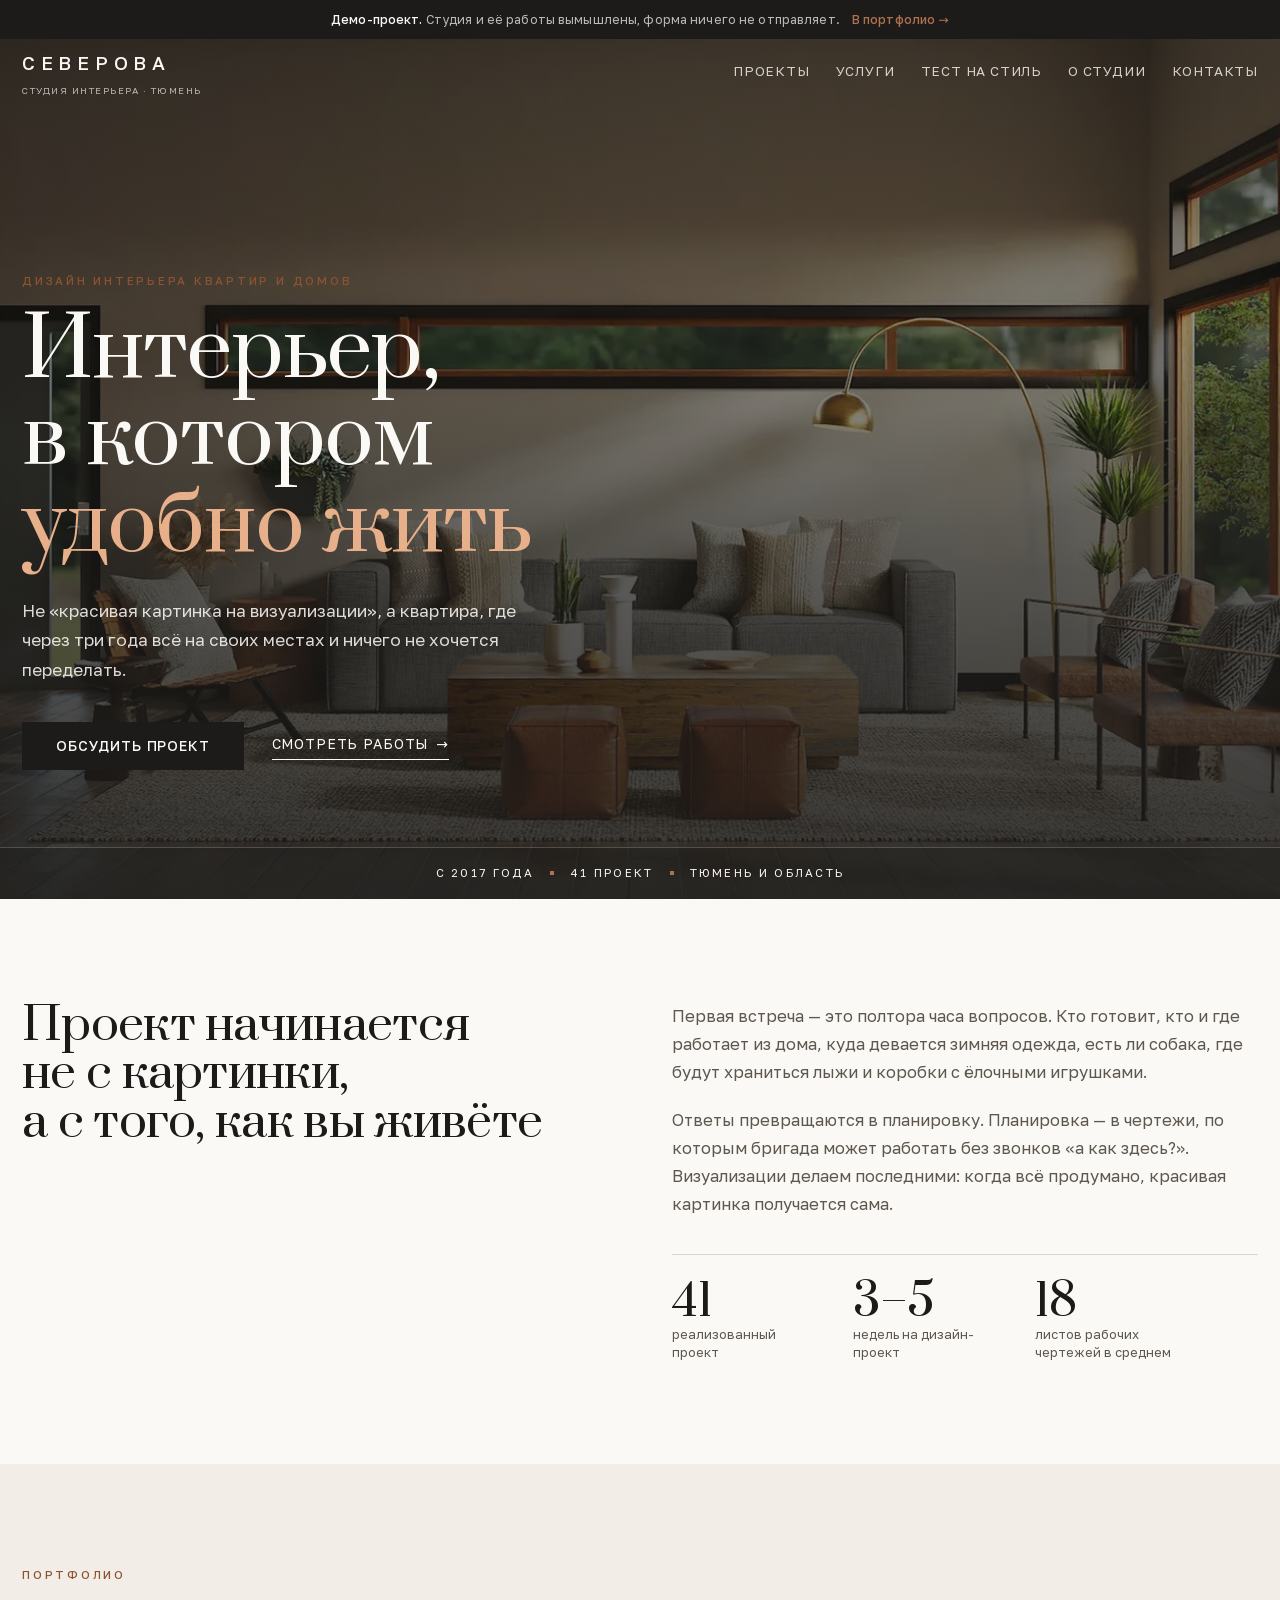
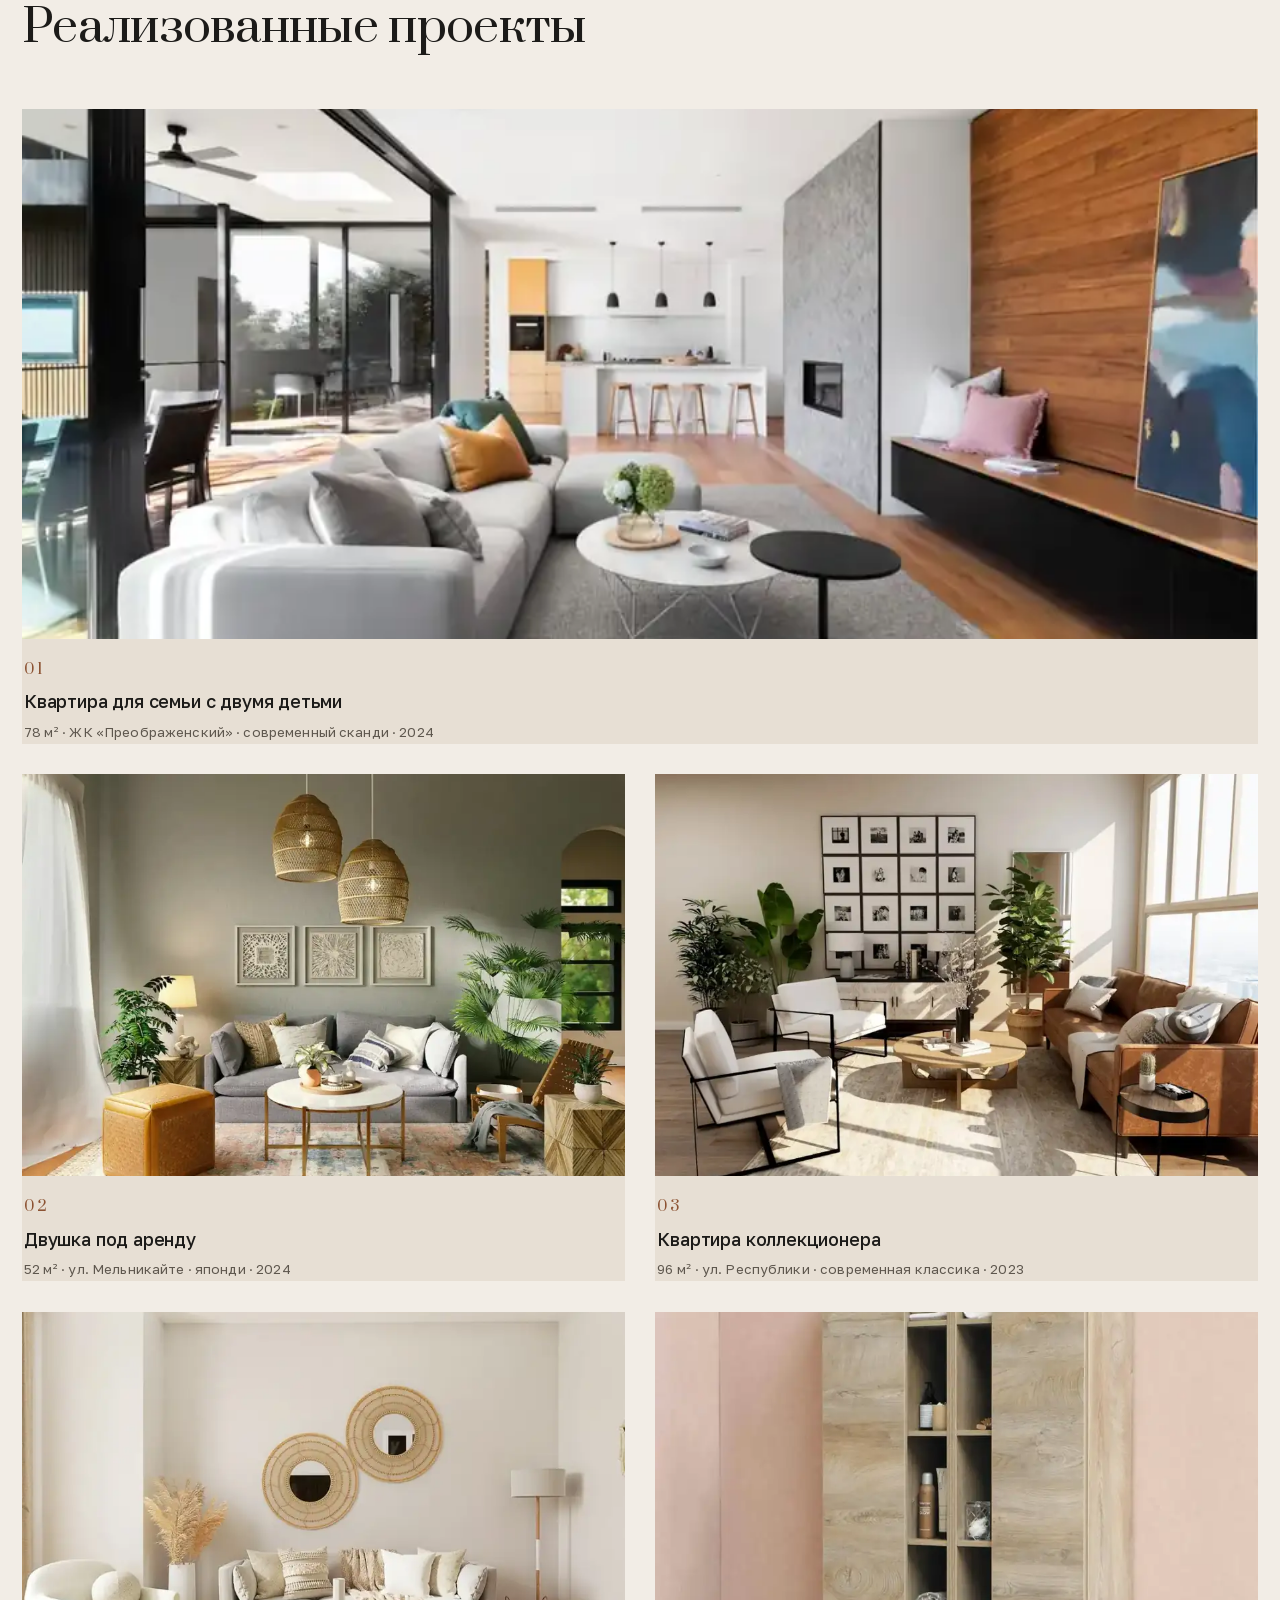
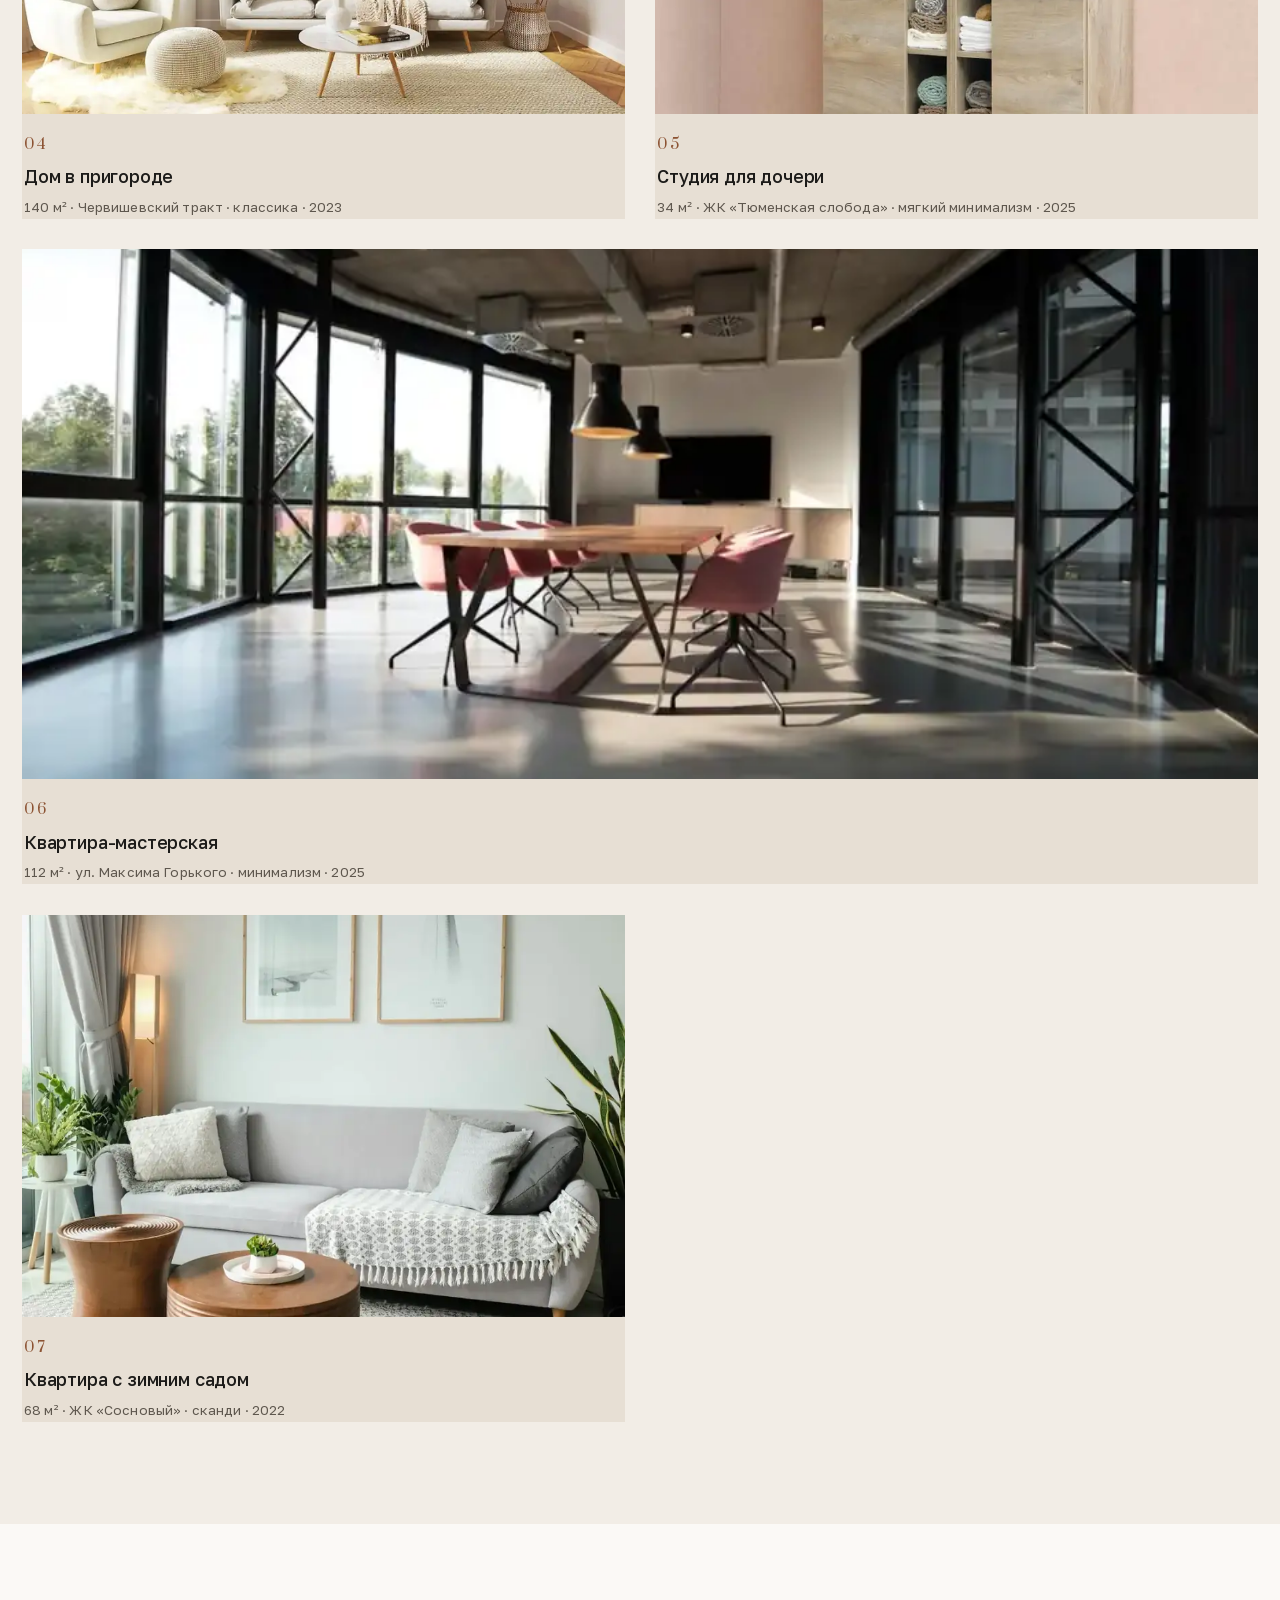
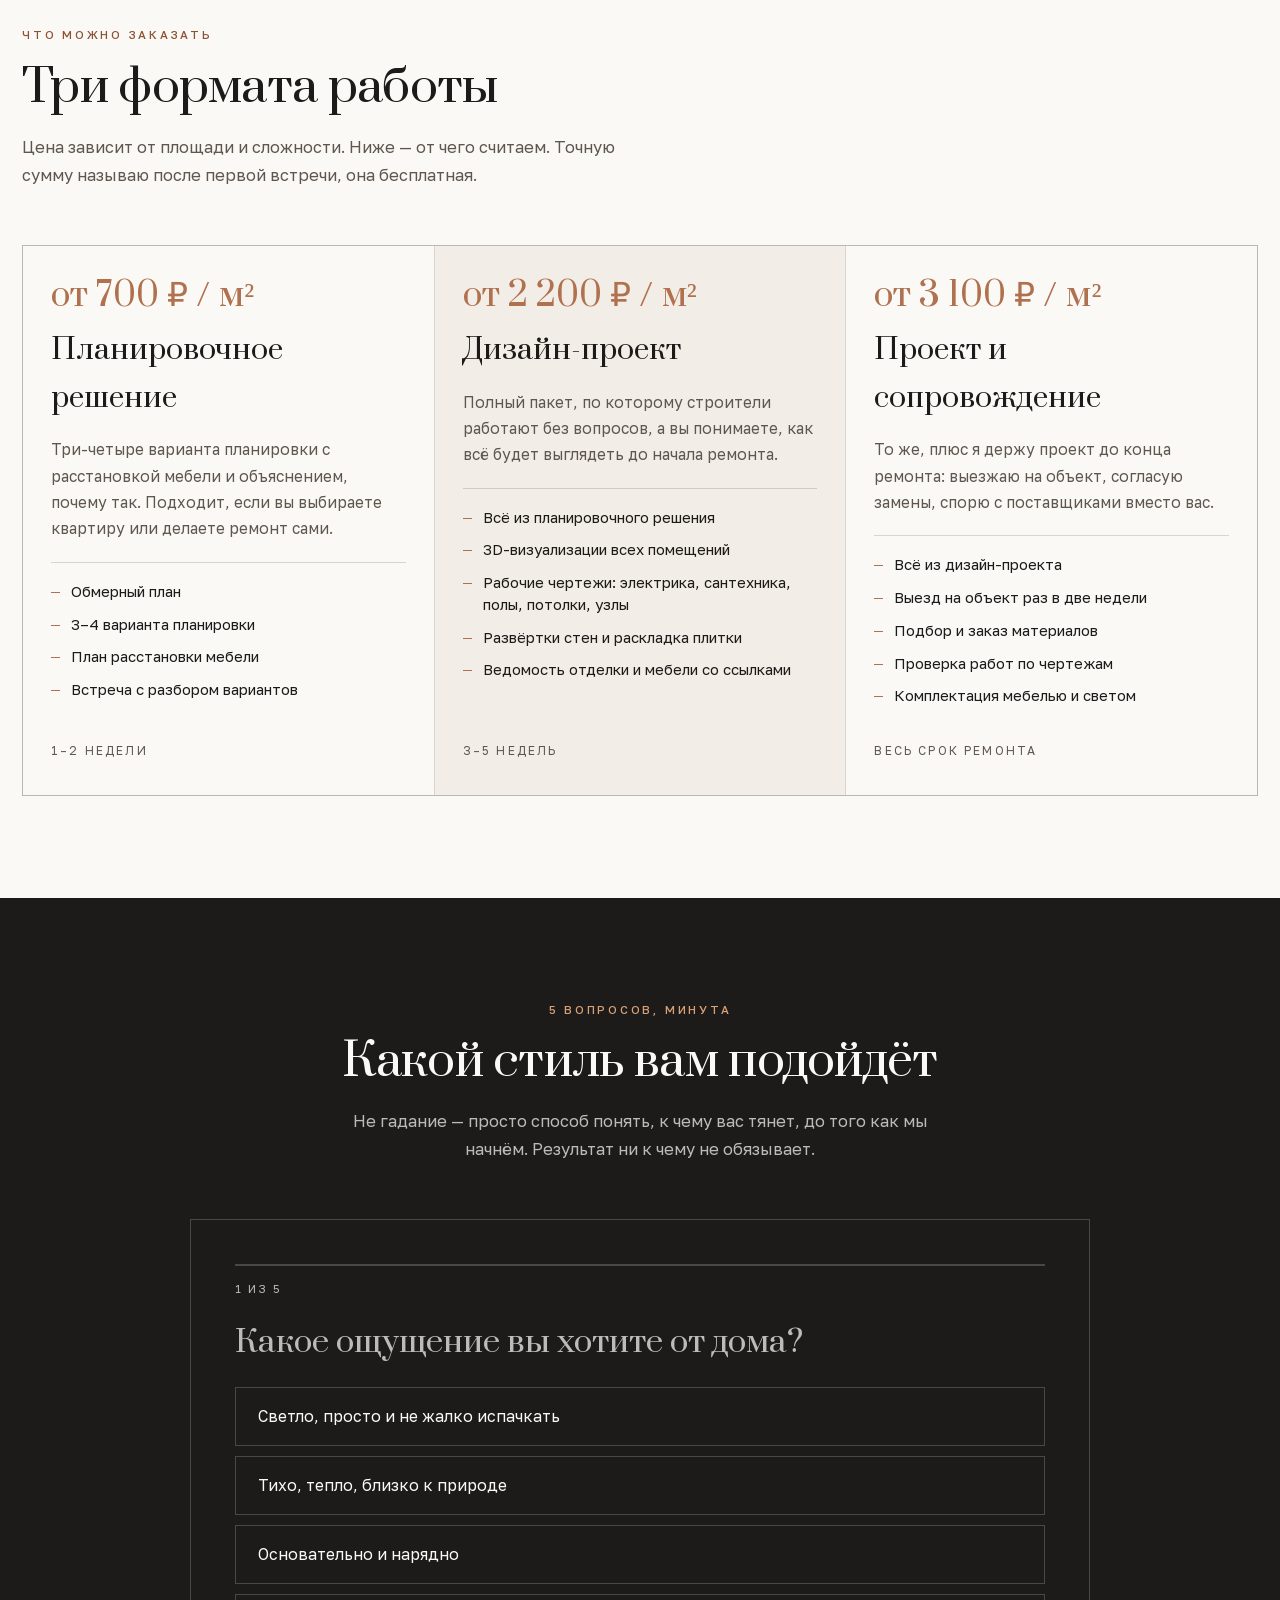
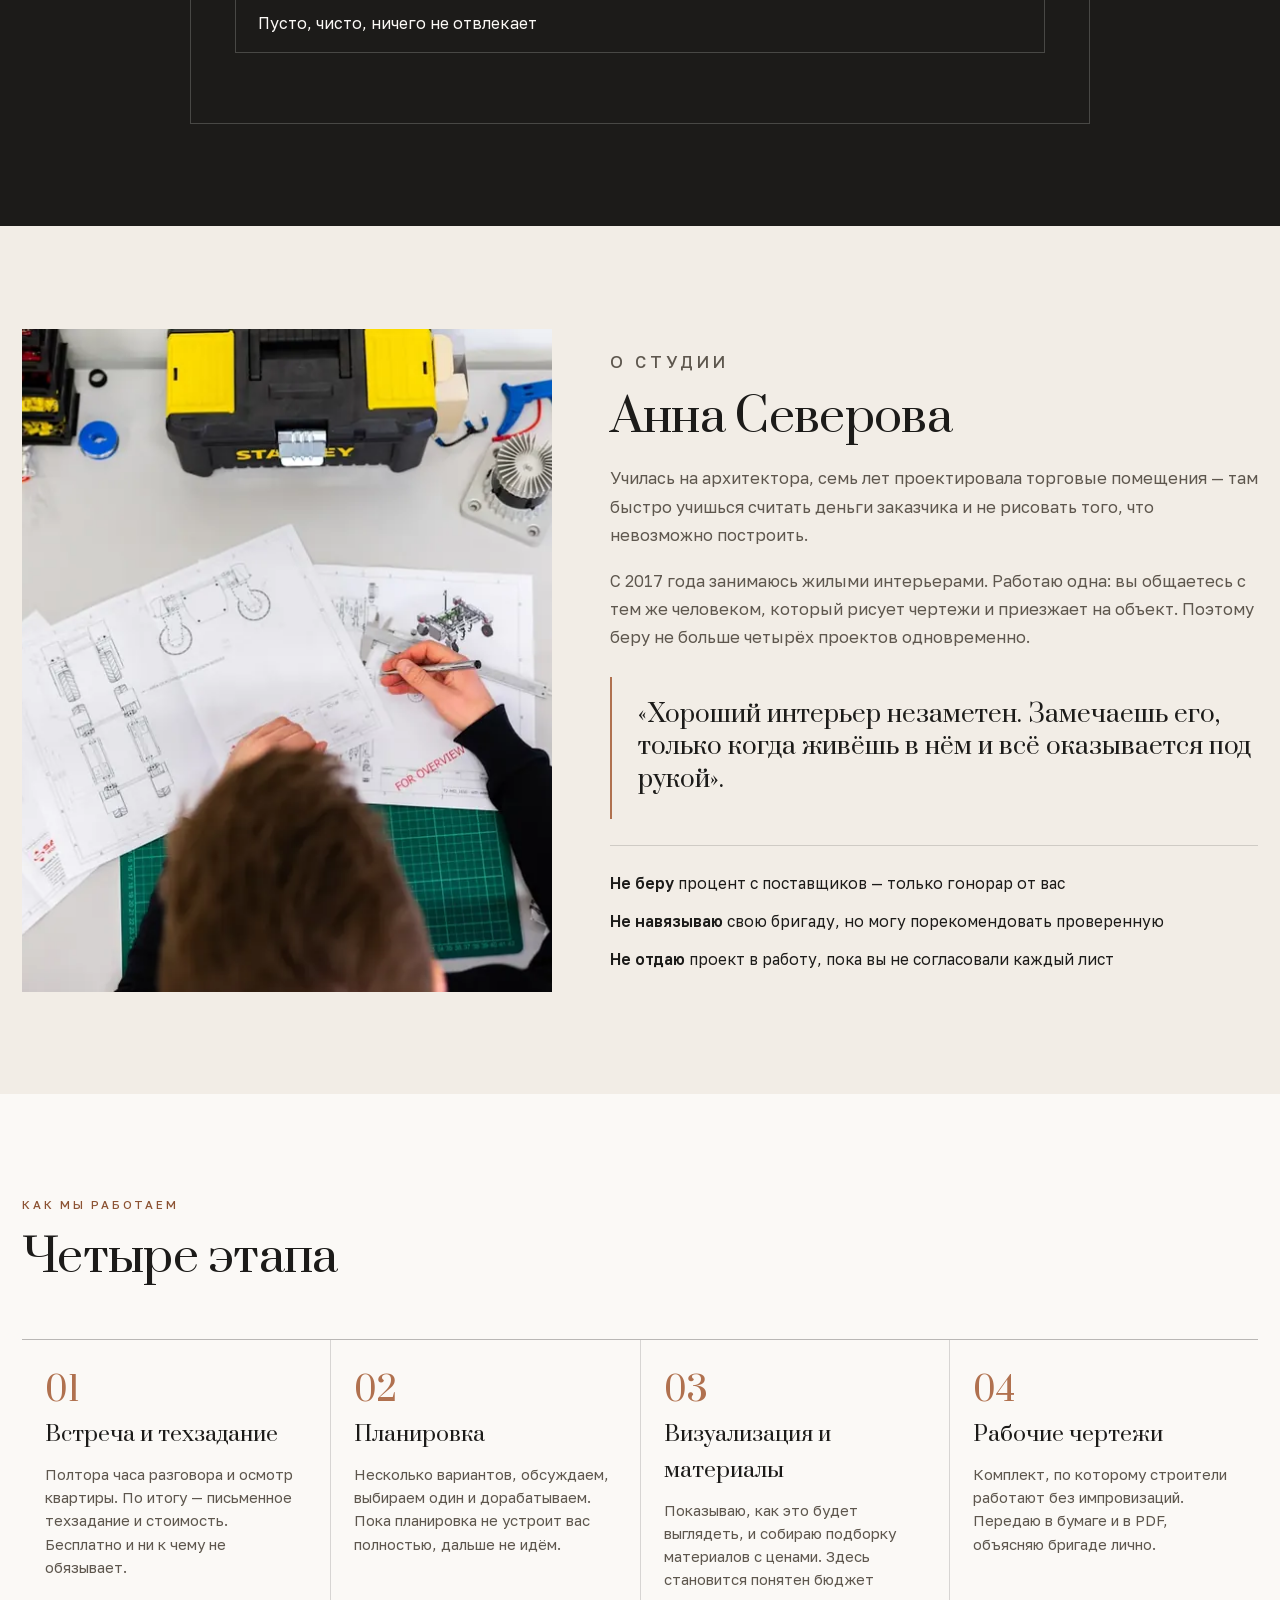
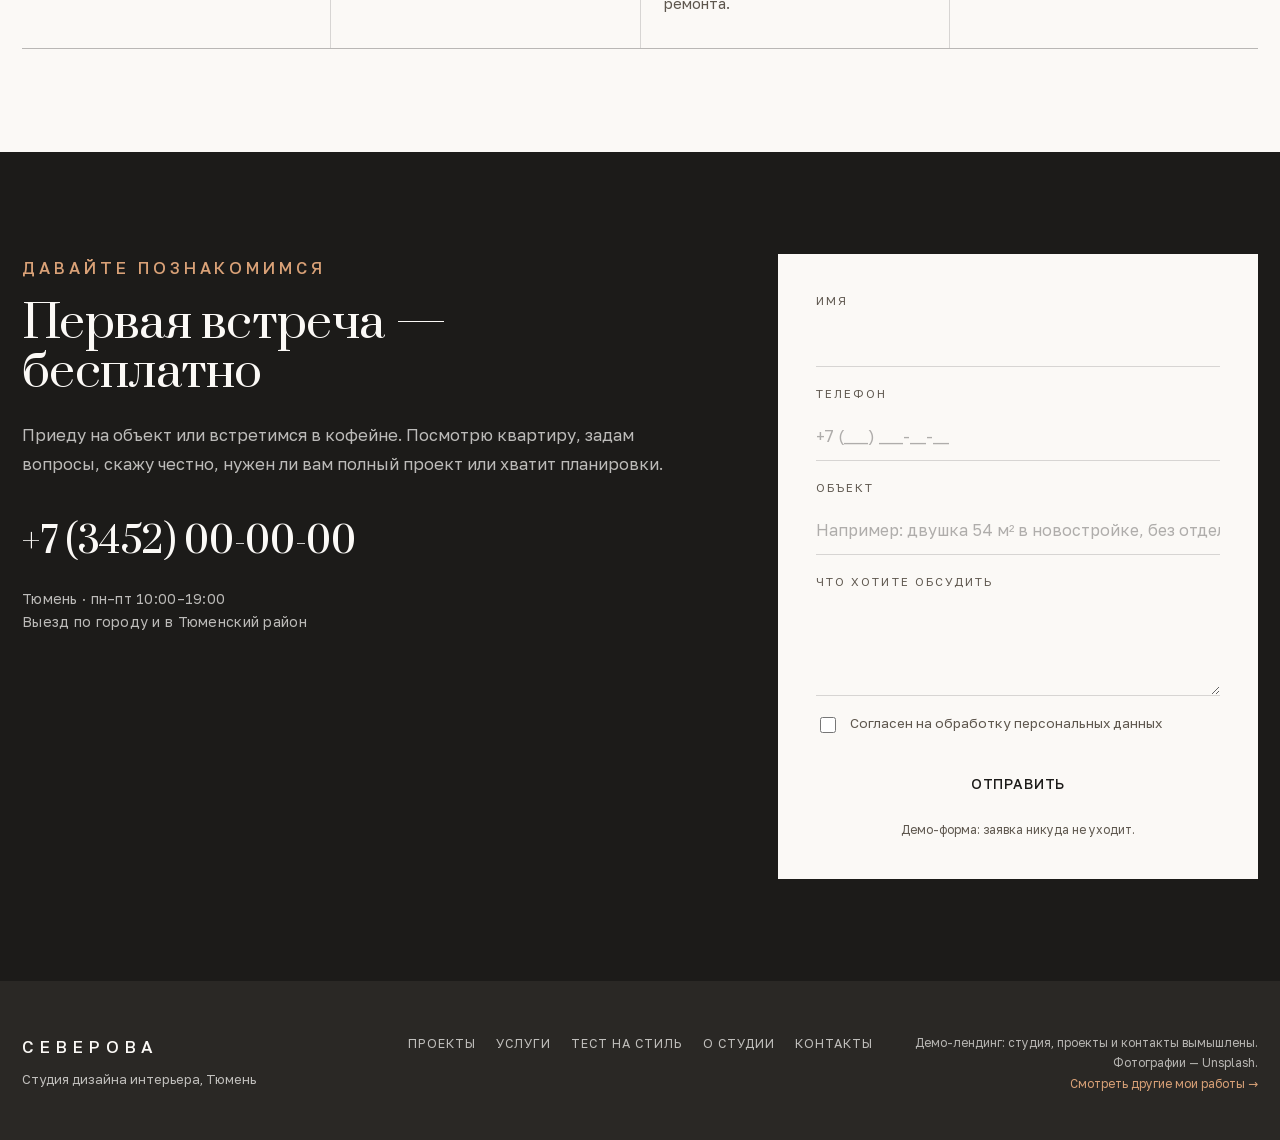
==== commit a167e4ba: "Контраст доведён до AA, герои на srcset, галерея дизайна пережата - .num на тёмных секциях ремонта: " ====
--- a/demo/design/index.html
+++ b/demo/design/index.html
@@ -13,7 +13,7 @@
 <link rel="icon" href="data:image/svg+xml,%3Csvg xmlns='http://www.w3.org/2000/svg' viewBox='0 0 64 64'%3E%3Crect width='64' height='64' fill='%231C1B19'/%3E%3Ctext x='32' y='44' font-family='Georgia,serif' font-size='34' fill='%23F2EDE6' text-anchor='middle'%3E%D0%A1%3C/text%3E%3C/svg%3E">
 <link rel="preload" as="font" type="font/woff2" href="fonts/prata-400-cyrillic.woff2" crossorigin>
 <link rel="preload" as="font" type="font/woff2" href="fonts/golos-text-400-cyrillic.woff2" crossorigin>
-<link rel="preload" as="image" href="img/hero.webp" fetchpriority="high">
+<link rel="preload" as="image" href="img/hero.webp" imagesrcset="img/hero-800.webp 800w, img/hero.webp 1600w" imagesizes="100vw" fetchpriority="high">
 <link rel="stylesheet" href="style.css">
 </head>
 <body>
@@ -42,7 +42,7 @@
 
 <!-- HERO -->
 <section class="hero">
-  <img class="hero__bg" src="img/hero.webp" alt="Светлая гостиная с большими окнами" width="1800" height="1200" fetchpriority="high">
+  <img class="hero__bg" src="img/hero.webp" srcset="img/hero-800.webp 800w, img/hero.webp 1600w" sizes="100vw" alt="Светлая гостиная с большими окнами" width="1600" height="1067" fetchpriority="high">
   <div class="hero__veil"></div>
   <div class="wrap hero__in">
     <p class="eyebrow">Дизайн интерьера квартир и домов</p>
@@ -83,31 +83,31 @@
     </header>
     <div class="projects">
       <figure class="pj pj--wide">
-        <img src="img/p1.webp" alt="Кухня-гостиная с деревянной стеновой панелью" loading="lazy" width="1200" height="800">
+        <img src="img/p1.webp" alt="Кухня-гостиная с деревянной стеновой панелью" loading="lazy" width="900" height="600">
         <figcaption><span class="pj__n">01</span><b>Квартира для семьи с двумя детьми</b><em>78 м² · ЖК «Преображенский» · современный сканди · 2024</em></figcaption>
       </figure>
       <figure class="pj">
-        <img src="img/p2.webp" alt="Гостиная в спокойных природных тонах" loading="lazy" width="1200" height="800">
+        <img src="img/p2.webp" alt="Гостиная в спокойных природных тонах" loading="lazy" width="900" height="600">
         <figcaption><span class="pj__n">02</span><b>Двушка под аренду</b><em>52 м² · ул. Мельникайте · японди · 2024</em></figcaption>
       </figure>
       <figure class="pj">
-        <img src="img/p3.webp" alt="Светлая гостиная с галереей картин" loading="lazy" width="1200" height="800">
+        <img src="img/p3.webp" alt="Светлая гостиная с галереей картин" loading="lazy" width="900" height="600">
         <figcaption><span class="pj__n">03</span><b>Квартира коллекционера</b><em>96 м² · ул. Республики · современная классика · 2023</em></figcaption>
       </figure>
       <figure class="pj">
-        <img src="img/p4.webp" alt="Тёплая гостиная в бежевых тонах" loading="lazy" width="1200" height="800">
+        <img src="img/p4.webp" alt="Тёплая гостиная в бежевых тонах" loading="lazy" width="900" height="600">
         <figcaption><span class="pj__n">04</span><b>Дом в пригороде</b><em>140 м² · Червишевский тракт · классика · 2023</em></figcaption>
       </figure>
       <figure class="pj">
-        <img src="img/p5.webp" alt="Ниша со стеллажом в мягких тонах" loading="lazy" width="1200" height="800">
+        <img src="img/p5.webp" alt="Ниша со стеллажом в мягких тонах" loading="lazy" width="900" height="600">
         <figcaption><span class="pj__n">05</span><b>Студия для дочери</b><em>34 м² · ЖК «Тюменская слобода» · мягкий минимализм · 2025</em></figcaption>
       </figure>
       <figure class="pj pj--wide">
-        <img src="img/p6.webp" alt="Просторное светлое помещение с зонированием" loading="lazy" width="1200" height="800">
+        <img src="img/p6.webp" alt="Просторное светлое помещение с зонированием" loading="lazy" width="900" height="600">
         <figcaption><span class="pj__n">06</span><b>Квартира-мастерская</b><em>112 м² · ул. Максима Горького · минимализм · 2025</em></figcaption>
       </figure>
       <figure class="pj">
-        <img src="img/p7.webp" alt="Гостиная с диваном и растениями" loading="lazy" width="1200" height="800">
+        <img src="img/p7.webp" alt="Гостиная с диваном и растениями" loading="lazy" width="900" height="600">
         <figcaption><span class="pj__n">07</span><b>Квартира с зимним садом</b><em>68 м² · ЖК «Сосновый» · сканди · 2022</em></figcaption>
       </figure>
     </div>
--- a/demo/design/style.css
+++ b/demo/design/style.css
@@ -18,9 +18,9 @@
   --cream:#FBF9F6;
   --graphite:#1C1B19;
   --graphite-2:#2A2825;
-  --clay:#B0714F;
+  --clay:#B0714F;--clay-tx:#8C5333;
   --tx:#1C1B19;
-  --tx-mut:#7A736B;
+  --tx-mut:#5E574E;
   --tx-light:rgba(251,249,246,.72);
   --line:rgba(28,27,25,.16);
   --line-l:rgba(251,249,246,.2);
@@ -50,7 +50,7 @@
 
 .eyebrow{
   font-size:11.5px;letter-spacing:.24em;text-transform:uppercase;
-  color:var(--clay);font-weight:500;margin-bottom:18px;
+  color:var(--clay-tx);font-weight:500;margin-bottom:18px;
 }
 .wrap{width:min(1280px,100% - 44px);margin-inline:auto}
 .wrap--mid{width:min(900px,100% - 44px);margin-inline:auto}
@@ -155,7 +155,7 @@
 .pj--wide img{aspect-ratio:21/9}
 .pj:hover img{transform:scale(1.035)}
 .pj figcaption{display:grid;gap:4px;padding:18px 2px 0}
-.pj__n{font-family:'Prata',Georgia,serif;font-size:15px;color:var(--clay);letter-spacing:.1em}
+.pj__n{font-family:'Prata',Georgia,serif;font-size:15px;color:var(--clay-tx);letter-spacing:.1em}
 .pj figcaption b{font-weight:500;font-size:18px;letter-spacing:-.01em}
 .pj figcaption em{font-style:normal;font-size:13.5px;color:var(--tx-mut);letter-spacing:.01em}
 
@@ -255,7 +255,7 @@
 .ftr__nav{display:flex;gap:20px;flex-wrap:wrap;font-size:12.5px;letter-spacing:.08em;text-transform:uppercase}
 .ftr__nav a{text-decoration:none}
 .ftr__nav a:hover{color:var(--cream)}
-.ftr__note{font-size:12px;line-height:1.7;color:rgba(251,249,246,.42);text-align:right}
+.ftr__note{font-size:12px;line-height:1.7;color:rgba(251,249,246,.68);text-align:right}
 .ftr__note a{color:#D9A177;text-decoration:none}
 .ftr__note a:hover{text-decoration:underline}
 
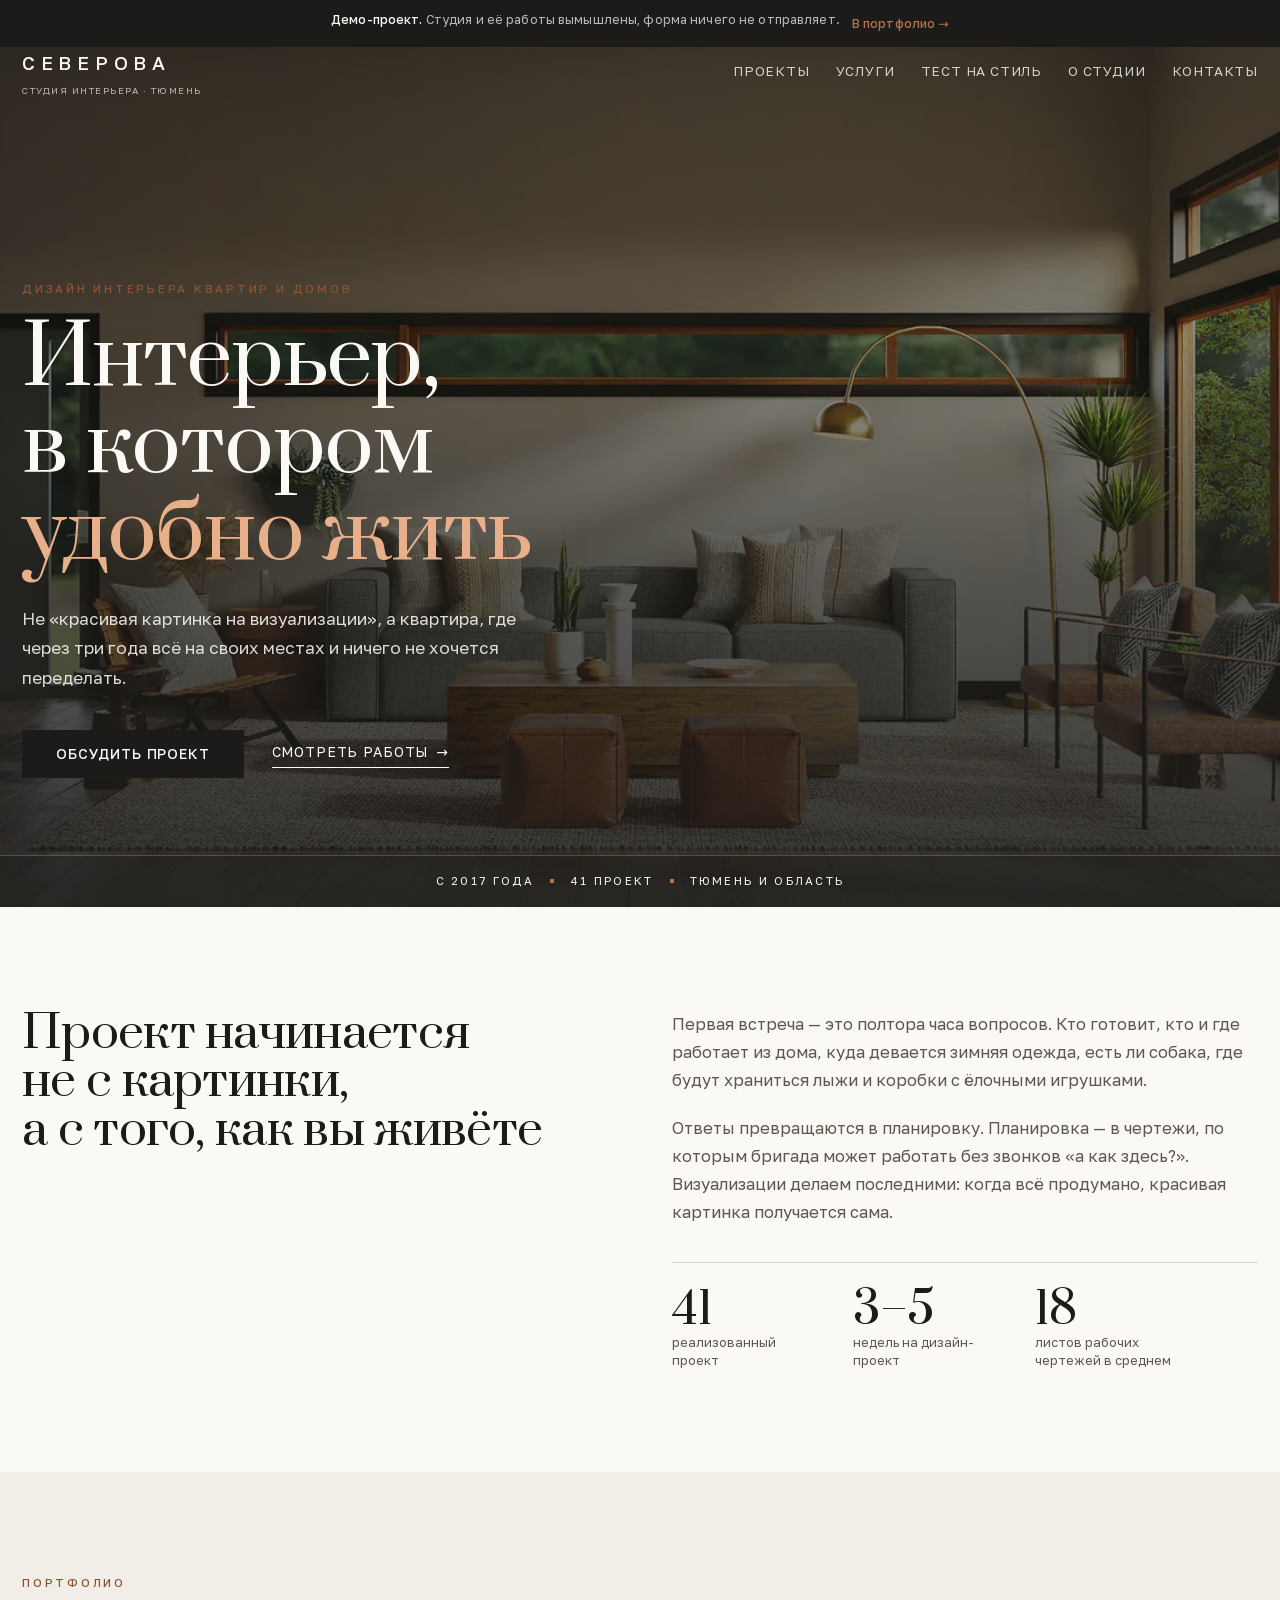
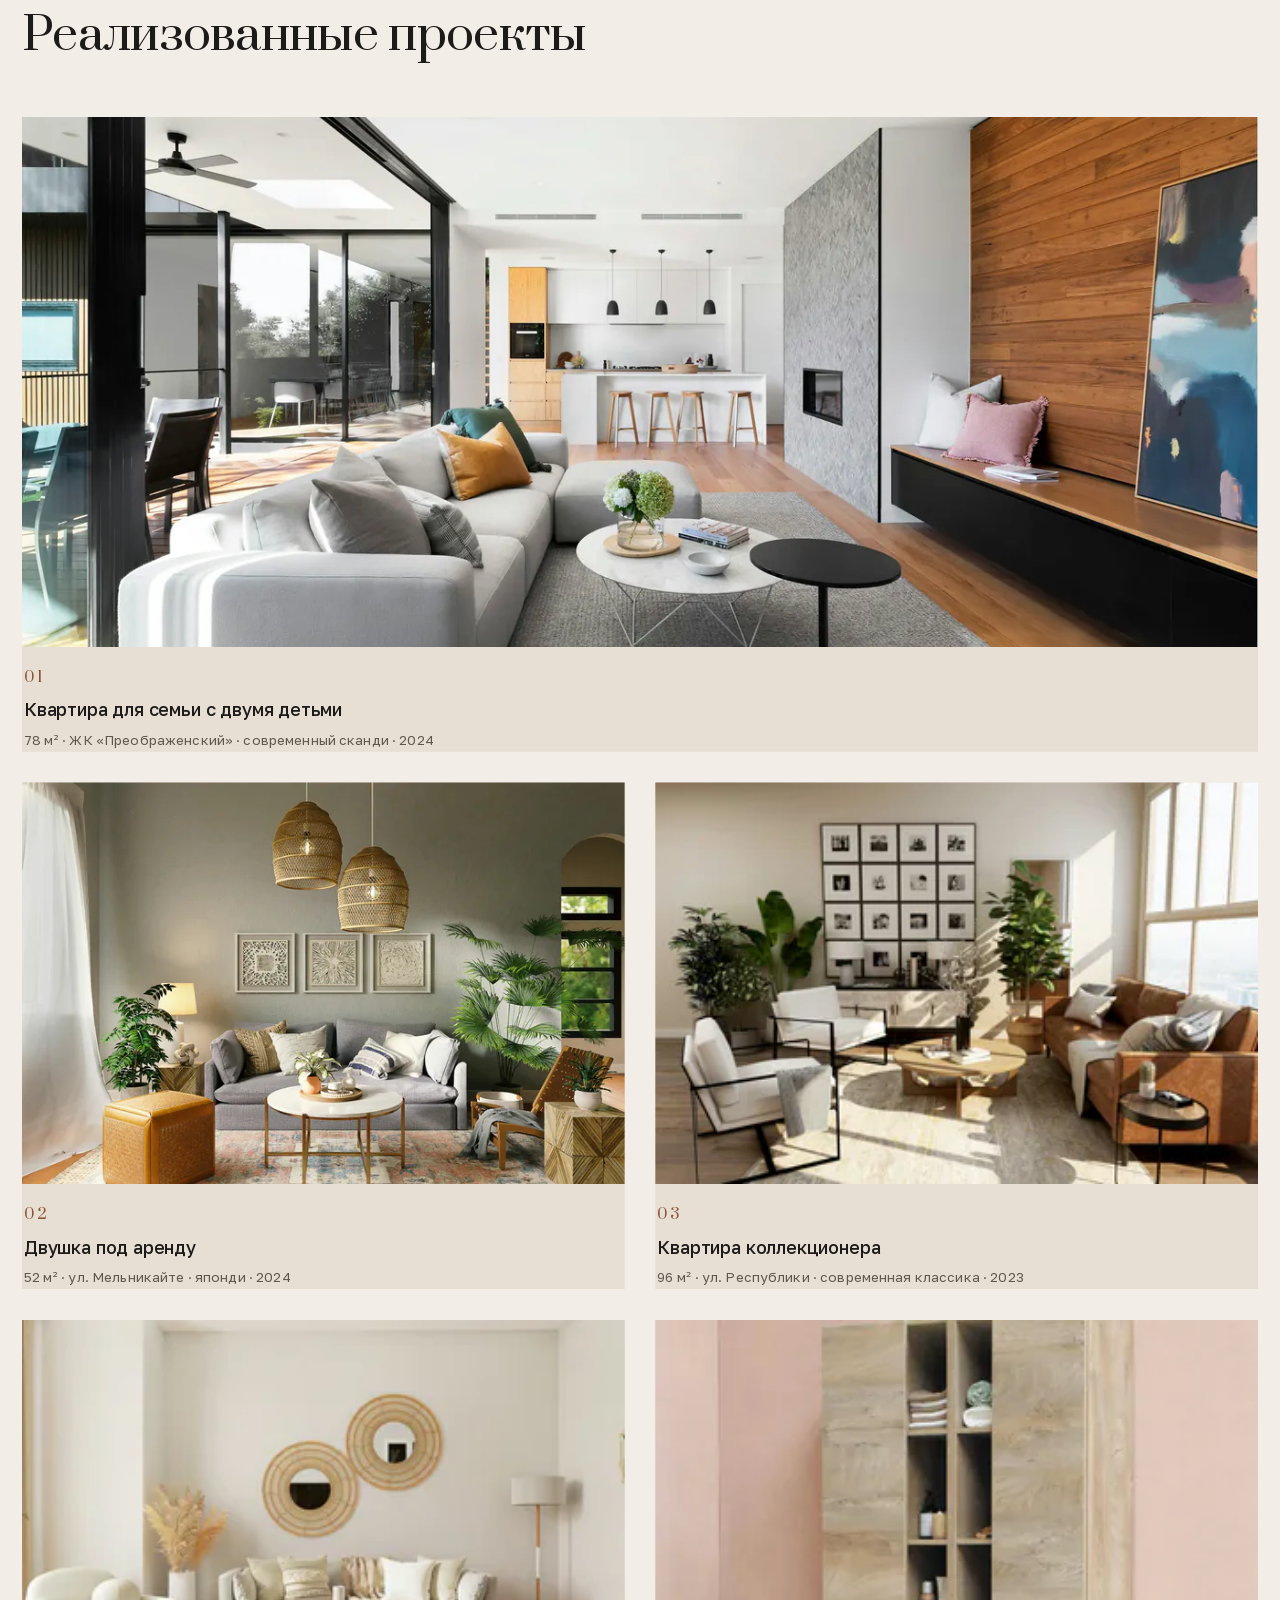
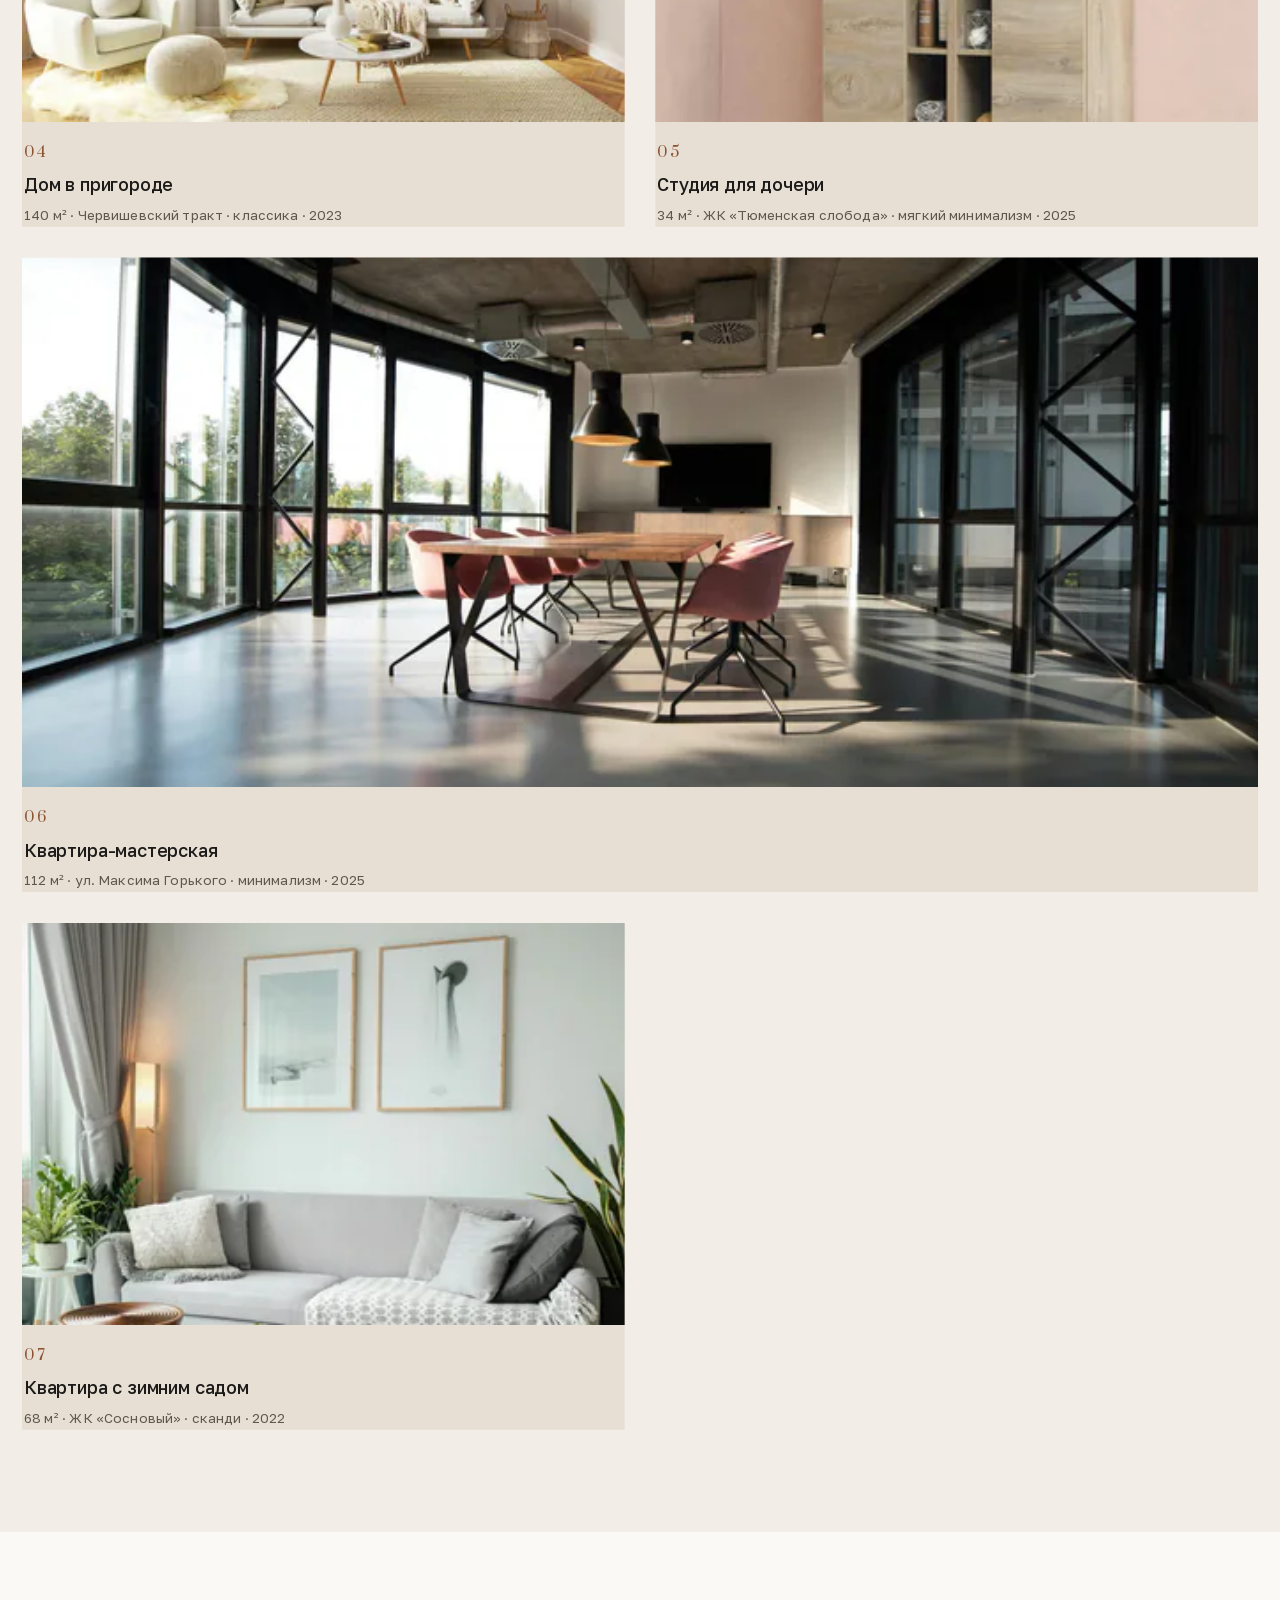
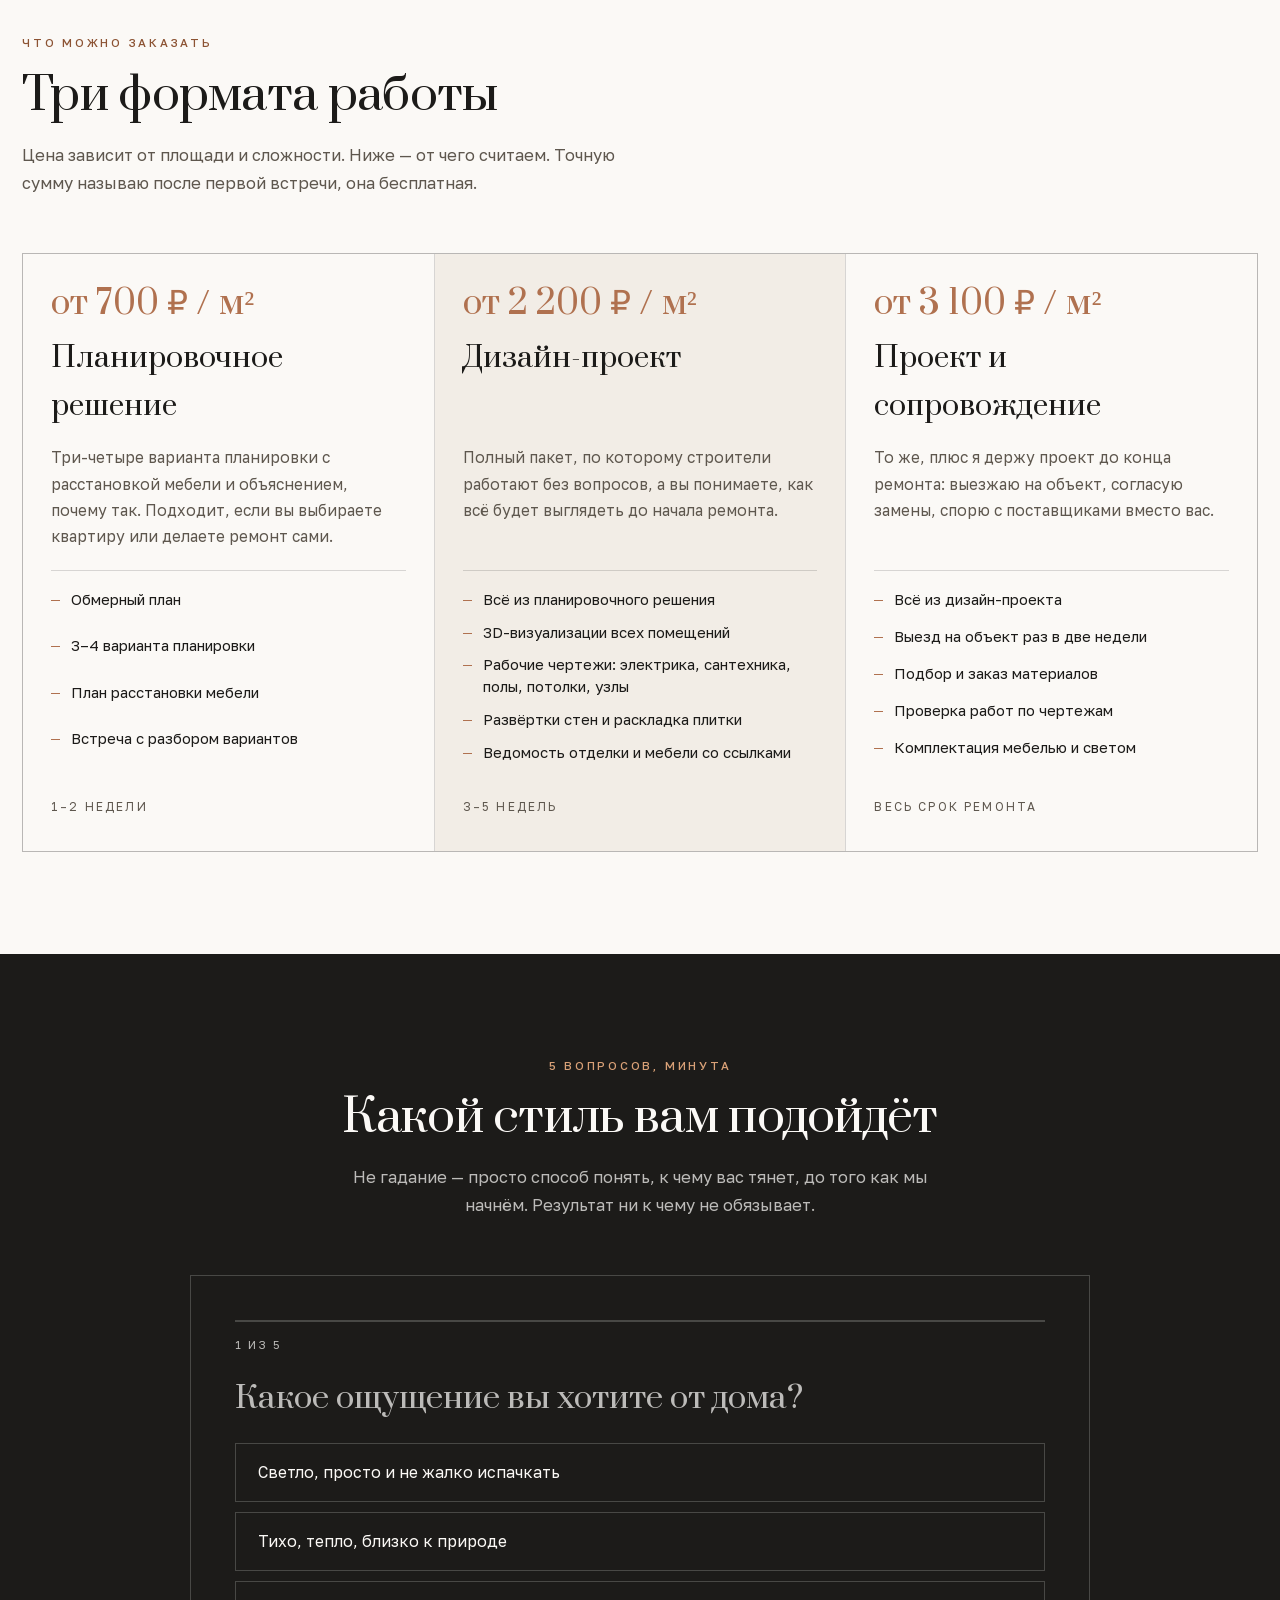
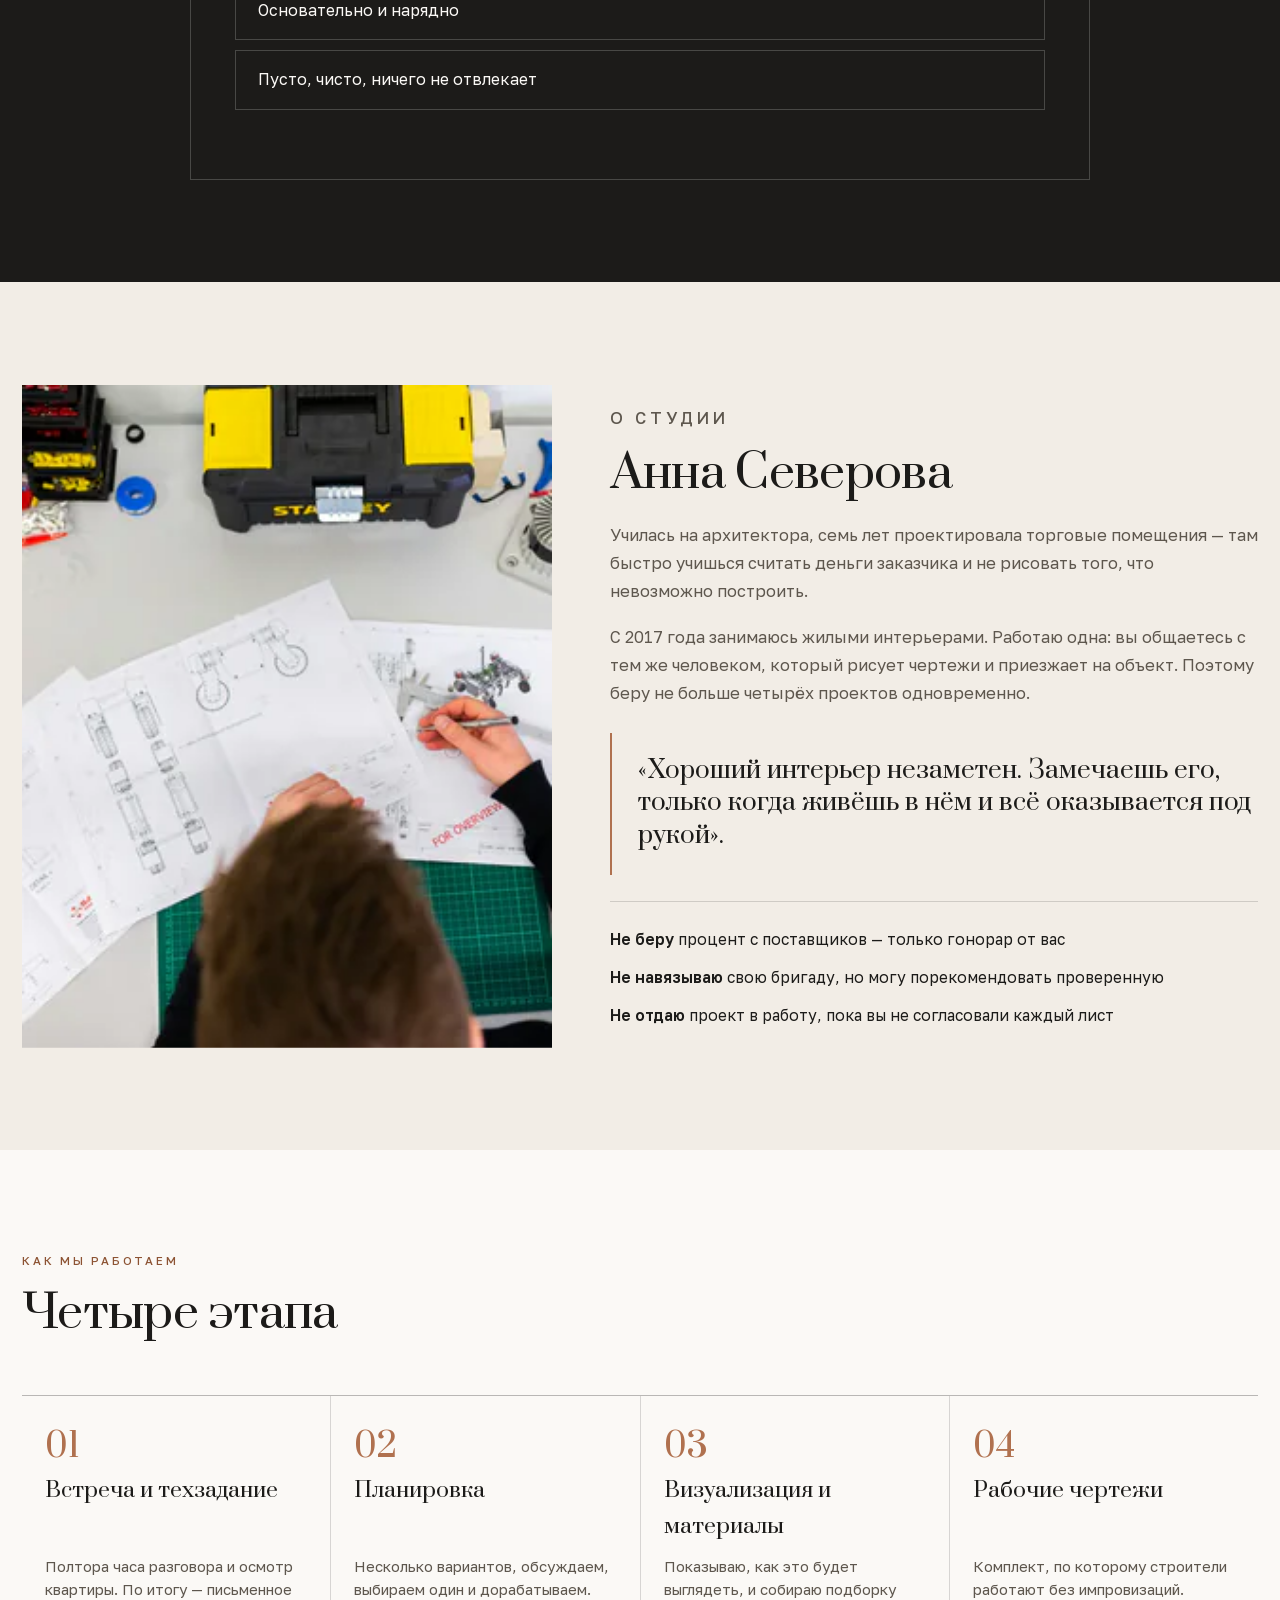
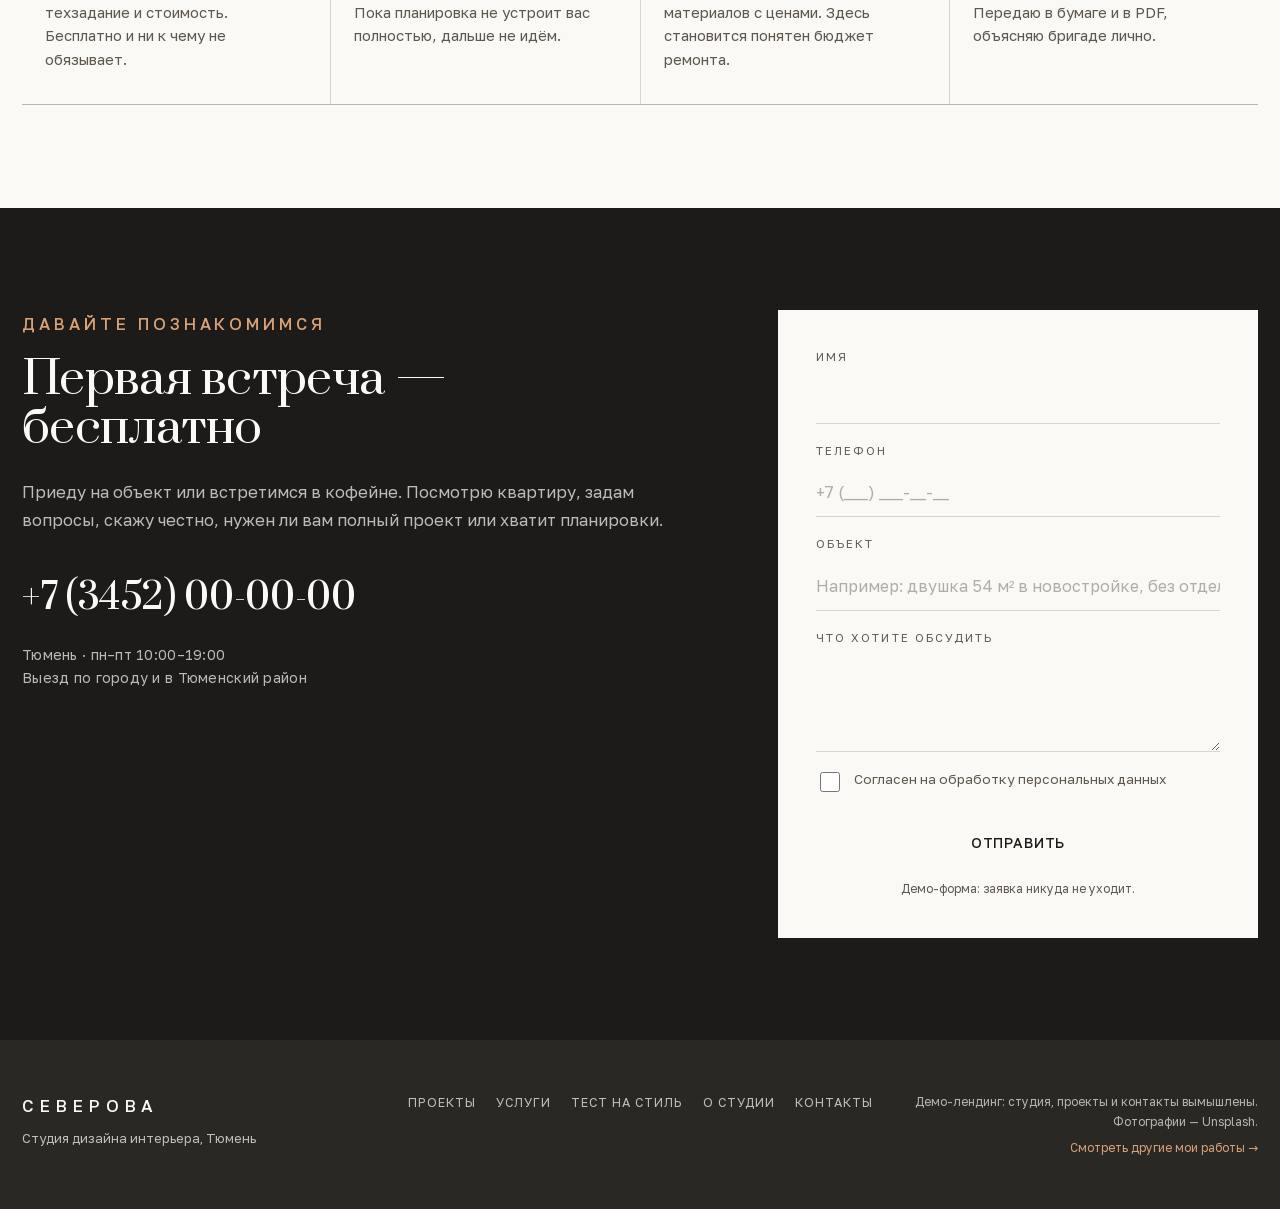
==== commit b28eedfb: "Выровнены кейсы и процесс, все фото пережаты заново, добавлено движение Вёрстка: - .case--flip ломал" ====
--- a/demo/design/index.html
+++ b/demo/design/index.html
@@ -13,7 +13,17 @@
 <link rel="icon" href="data:image/svg+xml,%3Csvg xmlns='http://www.w3.org/2000/svg' viewBox='0 0 64 64'%3E%3Crect width='64' height='64' fill='%231C1B19'/%3E%3Ctext x='32' y='44' font-family='Georgia,serif' font-size='34' fill='%23F2EDE6' text-anchor='middle'%3E%D0%A1%3C/text%3E%3C/svg%3E">
 <link rel="preload" as="font" type="font/woff2" href="fonts/prata-400-cyrillic.woff2" crossorigin>
 <link rel="preload" as="font" type="font/woff2" href="fonts/golos-text-400-cyrillic.woff2" crossorigin>
-<link rel="preload" as="image" href="img/hero.webp" imagesrcset="img/hero-800.webp 800w, img/hero.webp 1600w" imagesizes="100vw" fetchpriority="high">
+<link rel="preload" as="image" href="img/hero-1440.webp" imagesrcset="img/hero-640.webp 640w, img/hero-800.webp 800w, img/hero-1000.webp 1000w, img/hero-1440.webp 1440w, img/hero-1920.webp 1920w, img/hero-2560.webp 2560w" imagesizes="100vw" fetchpriority="high">
+<script>
+/* Стартовые состояния анимаций ставим до первой отрисовки. Если скрипт сайта
+   не доедет — через 1,2 с после загрузки показываем всё принудительно. */
+(function(d){var h=d.documentElement;
+ if(matchMedia('(prefers-reduced-motion:reduce)').matches)return;
+ h.className+=' rv-on';
+ addEventListener('load',function(){setTimeout(function(){
+   if(!h.dataset.rvReady)h.classList.remove('rv-on');},1200);});
+})(document);
+</script>
 <link rel="stylesheet" href="style.css">
 </head>
 <body>
@@ -42,7 +52,7 @@
 
 <!-- HERO -->
 <section class="hero">
-  <img class="hero__bg" src="img/hero.webp" srcset="img/hero-800.webp 800w, img/hero.webp 1600w" sizes="100vw" alt="Светлая гостиная с большими окнами" width="1600" height="1067" fetchpriority="high">
+  <img class="hero__bg" src="img/hero-1440.webp" srcset="img/hero-640.webp 640w, img/hero-800.webp 800w, img/hero-1000.webp 1000w, img/hero-1440.webp 1440w, img/hero-1920.webp 1920w, img/hero-2560.webp 2560w" sizes="100vw" alt="Светлая гостиная с большими окнами" width="1440" height="759" fetchpriority="high">
   <div class="hero__veil"></div>
   <div class="wrap hero__in">
     <p class="eyebrow">Дизайн интерьера квартир и домов</p>
@@ -61,8 +71,8 @@
 <!-- МАНИФЕСТ -->
 <section class="sec manifest">
   <div class="wrap manifest__in">
-    <h2 class="serif-lg">Проект начинается<br>не с картинки,<br>а с того, как вы живёте</h2>
-    <div class="manifest__text">
+    <h2 class="serif-lg" data-rv="mask">Проект начинается<br>не с картинки,<br>а с того, как вы живёте</h2>
+    <div class="manifest__text" data-rv="up" style="--rv-i:1">
       <p>Первая встреча — это полтора часа вопросов. Кто готовит, кто и где работает из дома, куда девается зимняя одежда, есть ли собака, где будут храниться лыжи и коробки с ёлочными игрушками.</p>
       <p>Ответы превращаются в планировку. Планировка — в чертежи, по которым бригада может работать без звонков «а как здесь?». Визуализации делаем последними: когда всё продумано, красивая картинка получается сама.</p>
       <ul class="stats">
@@ -79,35 +89,35 @@
   <div class="wrap">
     <header class="head">
       <p class="eyebrow">Портфолио</p>
-      <h2 class="serif-lg">Реализованные проекты</h2>
+      <h2 class="serif-lg" data-rv="mask">Реализованные проекты</h2>
     </header>
-    <div class="projects">
-      <figure class="pj pj--wide">
-        <img src="img/p1.webp" alt="Кухня-гостиная с деревянной стеновой панелью" loading="lazy" width="900" height="600">
+    <div class="projects" data-rv-stagger>
+      <figure class="pj pj--wide" data-rv="img">
+        <img src="img/p1-1300.webp" srcset="img/p1-700.webp 700w, img/p1-1300.webp 1300w, img/p1-1950.webp 1950w, img/p1-2560.webp 2560w" sizes="(max-width:1340px) calc(100vw - 44px), 1280px" alt="Кухня-гостиная с деревянной стеновой панелью" loading="lazy" width="1300" height="731">
         <figcaption><span class="pj__n">01</span><b>Квартира для семьи с двумя детьми</b><em>78 м² · ЖК «Преображенский» · современный сканди · 2024</em></figcaption>
       </figure>
-      <figure class="pj">
-        <img src="img/p2.webp" alt="Гостиная в спокойных природных тонах" loading="lazy" width="900" height="600">
+      <figure class="pj" data-rv="img">
+        <img src="img/p2-660.webp" srcset="img/p2-340.webp 340w, img/p2-660.webp 660w, img/p2-1280.webp 1280w" sizes="(max-width:900px) calc(100vw - 44px), (max-width:1340px) 48vw, 623px" alt="Гостиная в спокойных природных тонах" loading="lazy" width="660" height="440">
         <figcaption><span class="pj__n">02</span><b>Двушка под аренду</b><em>52 м² · ул. Мельникайте · японди · 2024</em></figcaption>
       </figure>
-      <figure class="pj">
-        <img src="img/p3.webp" alt="Светлая гостиная с галереей картин" loading="lazy" width="900" height="600">
+      <figure class="pj" data-rv="img">
+        <img src="img/p3-660.webp" srcset="img/p3-340.webp 340w, img/p3-660.webp 660w, img/p3-1280.webp 1280w" sizes="(max-width:900px) calc(100vw - 44px), (max-width:1340px) 48vw, 623px" alt="Светлая гостиная с галереей картин" loading="lazy" width="660" height="440">
         <figcaption><span class="pj__n">03</span><b>Квартира коллекционера</b><em>96 м² · ул. Республики · современная классика · 2023</em></figcaption>
       </figure>
-      <figure class="pj">
-        <img src="img/p4.webp" alt="Тёплая гостиная в бежевых тонах" loading="lazy" width="900" height="600">
+      <figure class="pj" data-rv="img">
+        <img src="img/p4-660.webp" srcset="img/p4-340.webp 340w, img/p4-660.webp 660w, img/p4-1280.webp 1280w" sizes="(max-width:900px) calc(100vw - 44px), (max-width:1340px) 48vw, 623px" alt="Тёплая гостиная в бежевых тонах" loading="lazy" width="660" height="440">
         <figcaption><span class="pj__n">04</span><b>Дом в пригороде</b><em>140 м² · Червишевский тракт · классика · 2023</em></figcaption>
       </figure>
-      <figure class="pj">
-        <img src="img/p5.webp" alt="Ниша со стеллажом в мягких тонах" loading="lazy" width="900" height="600">
+      <figure class="pj" data-rv="img">
+        <img src="img/p5-660.webp" srcset="img/p5-340.webp 340w, img/p5-660.webp 660w, img/p5-1280.webp 1280w" sizes="(max-width:900px) calc(100vw - 44px), (max-width:1340px) 48vw, 623px" alt="Ниша со стеллажом в мягких тонах" loading="lazy" width="660" height="440">
         <figcaption><span class="pj__n">05</span><b>Студия для дочери</b><em>34 м² · ЖК «Тюменская слобода» · мягкий минимализм · 2025</em></figcaption>
       </figure>
-      <figure class="pj pj--wide">
-        <img src="img/p6.webp" alt="Просторное светлое помещение с зонированием" loading="lazy" width="900" height="600">
+      <figure class="pj pj--wide" data-rv="img">
+        <img src="img/p6-1300.webp" srcset="img/p6-700.webp 700w, img/p6-1300.webp 1300w, img/p6-1950.webp 1950w, img/p6-2300.webp 2300w" sizes="(max-width:1340px) calc(100vw - 44px), 1280px" alt="Просторное светлое помещение с зонированием" loading="lazy" width="1300" height="731">
         <figcaption><span class="pj__n">06</span><b>Квартира-мастерская</b><em>112 м² · ул. Максима Горького · минимализм · 2025</em></figcaption>
       </figure>
-      <figure class="pj">
-        <img src="img/p7.webp" alt="Гостиная с диваном и растениями" loading="lazy" width="900" height="600">
+      <figure class="pj" data-rv="img">
+        <img src="img/p7-660.webp" srcset="img/p7-340.webp 340w, img/p7-660.webp 660w, img/p7-1280.webp 1280w" sizes="(max-width:900px) calc(100vw - 44px), (max-width:1340px) 48vw, 623px" alt="Гостиная с диваном и растениями" loading="lazy" width="660" height="440">
         <figcaption><span class="pj__n">07</span><b>Квартира с зимним садом</b><em>68 м² · ЖК «Сосновый» · сканди · 2022</em></figcaption>
       </figure>
     </div>
@@ -119,11 +129,11 @@
   <div class="wrap">
     <header class="head">
       <p class="eyebrow">Что можно заказать</p>
-      <h2 class="serif-lg">Три формата работы</h2>
+      <h2 class="serif-lg" data-rv="mask">Три формата работы</h2>
       <p class="head__note">Цена зависит от площади и сложности. Ниже — от чего считаем. Точную сумму называю после первой встречи, она бесплатная.</p>
     </header>
-    <div class="svc">
-      <article class="svc__i">
+    <div class="svc" data-rv-stagger>
+      <article class="svc__i" data-rv="up">
         <p class="svc__p">от 700 ₽ / м²</p>
         <h3>Планировочное решение</h3>
         <p class="svc__d">Три-четыре варианта планировки с расстановкой мебели и объяснением, почему так. Подходит, если вы выбираете квартиру или делаете ремонт сами.</p>
@@ -135,7 +145,7 @@
         </ul>
         <p class="svc__t">1–2 недели</p>
       </article>
-      <article class="svc__i svc__i--main">
+      <article class="svc__i svc__i--main" data-rv="up">
         <p class="svc__p">от 2 200 ₽ / м²</p>
         <h3>Дизайн-проект</h3>
         <p class="svc__d">Полный пакет, по которому строители работают без вопросов, а вы понимаете, как всё будет выглядеть до начала ремонта.</p>
@@ -148,7 +158,7 @@
         </ul>
         <p class="svc__t">3–5 недель</p>
       </article>
-      <article class="svc__i">
+      <article class="svc__i" data-rv="up">
         <p class="svc__p">от 3 100 ₽ / м²</p>
         <h3>Проект и сопровождение</h3>
         <p class="svc__d">То же, плюс я держу проект до конца ремонта: выезжаю на объект, согласую замены, спорю с поставщиками вместо вас.</p>
@@ -170,7 +180,7 @@
   <div class="wrap wrap--mid">
     <header class="head head--center">
       <p class="eyebrow">5 вопросов, минута</p>
-      <h2 class="serif-lg">Какой стиль вам подойдёт</h2>
+      <h2 class="serif-lg" data-rv="mask">Какой стиль вам подойдёт</h2>
       <p class="head__note">Не гадание — просто способ понять, к чему вас тянет, до того как мы начнём. Результат ни к чему не обязывает.</p>
     </header>
 
@@ -185,7 +195,7 @@
       </div>
 
       <div class="quiz__result" id="quizResult" hidden>
-        <img id="resImg" src="" alt="" width="1200" height="800">
+        <img id="resImg" src="" alt="" width="660" height="440" loading="lazy">
         <div class="quiz__resbody">
           <p class="eyebrow">Ваш стиль</p>
           <h3 class="serif-md" id="resName"></h3>
@@ -204,12 +214,12 @@
 <!-- О СТУДИИ -->
 <section class="sec sec--sand" id="about">
   <div class="wrap about">
-    <figure class="about__img">
-      <img src="img/designer.webp" alt="Рабочий стол дизайнера с чертежами и образцами" loading="lazy" width="1200" height="800">
+    <figure class="about__img" data-rv="img">
+      <img src="img/designer-560.webp" srcset="img/designer-280.webp 280w, img/designer-560.webp 560w, img/designer-1120.webp 1120w" sizes="(max-width:900px) calc(100vw - 44px), (max-width:1340px) 42vw, 540px" alt="Рабочий стол дизайнера с чертежами и образцами" loading="lazy" width="560" height="700">
     </figure>
-    <div class="about__text">
+    <div class="about__text" data-rv="up" style="--rv-i:1">
       <p class="eyebrow">О студии</p>
-      <h2 class="serif-lg">Анна Северова</h2>
+      <h2 class="serif-lg" data-rv="mask">Анна Северова</h2>
       <p>Училась на архитектора, семь лет проектировала торговые помещения — там быстро учишься считать деньги заказчика и не рисовать того, что невозможно построить.</p>
       <p>С 2017 года занимаюсь жилыми интерьерами. Работаю одна: вы общаетесь с тем же человеком, который рисует чертежи и приезжает на объект. Поэтому беру не больше четырёх проектов одновременно.</p>
       <blockquote class="pull">«Хороший интерьер незаметен. Замечаешь его, только когда живёшь в нём и всё оказывается под рукой».</blockquote>
@@ -227,13 +237,13 @@
   <div class="wrap">
     <header class="head">
       <p class="eyebrow">Как мы работаем</p>
-      <h2 class="serif-lg">Четыре этапа</h2>
+      <h2 class="serif-lg" data-rv="mask">Четыре этапа</h2>
     </header>
-    <ol class="flow">
-      <li><span class="flow__n">01</span><h3>Встреча и техзадание</h3><p>Полтора часа разговора и осмотр квартиры. По итогу — письменное техзадание и стоимость. Бесплатно и ни к чему не обязывает.</p></li>
-      <li><span class="flow__n">02</span><h3>Планировка</h3><p>Несколько вариантов, обсуждаем, выбираем один и дорабатываем. Пока планировка не устроит вас полностью, дальше не идём.</p></li>
-      <li><span class="flow__n">03</span><h3>Визуализация и материалы</h3><p>Показываю, как это будет выглядеть, и собираю подборку материалов с ценами. Здесь становится понятен бюджет ремонта.</p></li>
-      <li><span class="flow__n">04</span><h3>Рабочие чертежи</h3><p>Комплект, по которому строители работают без импровизаций. Передаю в бумаге и в PDF, объясняю бригаде лично.</p></li>
+    <ol class="flow" data-rv-stagger>
+      <li data-rv="up"><span class="flow__n">01</span><h3>Встреча и техзадание</h3><p>Полтора часа разговора и осмотр квартиры. По итогу — письменное техзадание и стоимость. Бесплатно и ни к чему не обязывает.</p></li>
+      <li data-rv="up"><span class="flow__n">02</span><h3>Планировка</h3><p>Несколько вариантов, обсуждаем, выбираем один и дорабатываем. Пока планировка не устроит вас полностью, дальше не идём.</p></li>
+      <li data-rv="up"><span class="flow__n">03</span><h3>Визуализация и материалы</h3><p>Показываю, как это будет выглядеть, и собираю подборку материалов с ценами. Здесь становится понятен бюджет ремонта.</p></li>
+      <li data-rv="up"><span class="flow__n">04</span><h3>Рабочие чертежи</h3><p>Комплект, по которому строители работают без импровизаций. Передаю в бумаге и в PDF, объясняю бригаде лично.</p></li>
     </ol>
   </div>
 </section>
@@ -243,7 +253,7 @@
   <div class="wrap contact">
     <div class="contact__text">
       <p class="eyebrow">Давайте познакомимся</p>
-      <h2 class="serif-lg">Первая встреча —<br>бесплатно</h2>
+      <h2 class="serif-lg" data-rv="mask">Первая встреча —<br>бесплатно</h2>
       <p>Приеду на объект или встретимся в кофейне. Посмотрю квартиру, задам вопросы, скажу честно, нужен ли вам полный проект или хватит планировки.</p>
       <p class="contact__tel"><a href="tel:+73452000000">+7 (3452) 00-00-00</a></p>
       <p class="contact__addr">Тюмень · пн–пт 10:00–19:00<br>Выезд по городу и в Тюменский район</p>
--- a/demo/design/style.css
+++ b/demo/design/style.css
@@ -87,7 +87,7 @@
   padding:9px 20px;font-size:12.5px;letter-spacing:.01em;
 }
 .demobar b{color:var(--cream);font-weight:500}
-.demobar a{color:var(--clay);text-decoration:none;font-weight:500;white-space:nowrap}
+.demobar a{color:var(--clay);text-decoration:none;font-weight:500;white-space:nowrap;display:inline-block;padding:4px 0}
 .demobar a:hover{text-decoration:underline}
 
 /* ---------- Шапка ---------- */
@@ -162,6 +162,13 @@
 /* ---------- Услуги ---------- */
 .svc{display:grid;grid-template-columns:repeat(3,1fr);gap:1px;background:var(--line);border:1px solid var(--line)}
 .svc__i{background:var(--cream);padding:clamp(26px,2.6vw,38px) clamp(22px,2.2vw,32px);display:flex;flex-direction:column;gap:14px}
+/* Subgrid ставит цену, заголовок, описание, список и срок на одни линии во всех
+   трёх карточках — иначе разделители внутри карточек висят на разной высоте. */
+@supports (grid-template-rows:subgrid){
+  .svc{grid-template-rows:auto auto auto 1fr auto;row-gap:0}
+  .svc__i{display:grid;grid-row:1/-1;grid-template-rows:subgrid;row-gap:14px}
+  .svc__i > *{grid-column:1}
+}
 .svc__i--main{background:var(--sand)}
 .svc__p{font-family:'Prata',Georgia,serif;font-size:clamp(26px,2.6vw,34px);font-weight:400;color:var(--clay);line-height:1}
 .svc__i h3{font-family:'Prata',Georgia,serif;font-size:clamp(23px,2.2vw,29px);font-weight:500}
@@ -208,6 +215,11 @@
 /* ---------- Процесс ---------- */
 .flow{list-style:none;margin:0;padding:0;display:grid;grid-template-columns:repeat(4,1fr);gap:1px;background:var(--line);border-top:1px solid var(--line);border-bottom:1px solid var(--line)}
 .flow li{background:var(--cream);padding:clamp(24px,2.6vw,36px) clamp(18px,1.8vw,26px);display:grid;gap:10px;align-content:start}
+/* «Визуализация и материалы» в две строки — без subgrid абзац под ним съезжает */
+@supports (grid-template-rows:subgrid){
+  .flow{grid-template-rows:auto auto auto;row-gap:0}
+  .flow li{grid-row:1/-1;grid-template-rows:subgrid;row-gap:10px}
+}
 .flow__n{font-family:'Prata',Georgia,serif;font-size:34px;font-weight:400;color:var(--clay);line-height:1}
 .flow h3{font-family:'Prata',Georgia,serif;font-size:21px;font-weight:400}
 .flow p{font-size:15px;color:var(--tx-mut);line-height:1.55}
@@ -235,7 +247,7 @@
 .err.on{display:block}
 [aria-invalid="true"]{border-color:#B3261E!important}
 .cagree{display:flex;gap:11px;align-items:flex-start;font-size:13.5px;color:var(--tx-mut);margin:10px 0 6px;cursor:pointer;line-height:1.4}
-.cagree input{margin-top:3px;width:16px;height:16px;accent-color:var(--graphite);flex:none}
+.cagree input{margin-top:2px;width:20px;height:20px;accent-color:var(--graphite);flex:none}
 .cform .btn{margin-top:18px}
 .cform__note{margin-top:12px;font-size:12px;color:var(--tx-mut)!important;text-align:center}
 .cform__ok{
@@ -252,11 +264,11 @@
 .ftr__in{display:grid;grid-template-columns:1fr auto 1fr;gap:34px;align-items:start}
 .ftr__logo{color:var(--cream);letter-spacing:.3em;font-size:17px;font-weight:500;margin-bottom:6px}
 .ftr__sub{font-size:13px}
-.ftr__nav{display:flex;gap:20px;flex-wrap:wrap;font-size:12.5px;letter-spacing:.08em;text-transform:uppercase}
-.ftr__nav a{text-decoration:none}
+.ftr__nav{display:flex;gap:2px 20px;flex-wrap:wrap;font-size:12.5px;letter-spacing:.08em;text-transform:uppercase;margin:-6px 0}
+.ftr__nav a{text-decoration:none;padding:6px 0}
 .ftr__nav a:hover{color:var(--cream)}
 .ftr__note{font-size:12px;line-height:1.7;color:rgba(251,249,246,.68);text-align:right}
-.ftr__note a{color:#D9A177;text-decoration:none}
+.ftr__note a{color:#D9A177;text-decoration:none;display:inline-block;padding:5px 0}
 .ftr__note a:hover{text-decoration:underline}
 
 /* ---------- Адаптив ---------- */
@@ -288,3 +300,37 @@
   html{scroll-behavior:auto}
   *,*::before,*::after{animation-duration:.001ms!important;transition-duration:.001ms!important}
 }
+
+/* ==========================================================================
+   ДВИЖЕНИЕ — «Северова»
+   Самый «дорогой» из четырёх, поэтому и движение самое медленное: 1,1 с,
+   заголовки выходят из-под маски, проекты открываются шторкой с медленным
+   отъездом из зума. Ничего не пружинит и не повторяется.
+   ========================================================================== */
+:root{--e:cubic-bezier(.22,1,.36,1);--d:1.1s}
+::selection{background:var(--clay);color:var(--cream)}
+
+.rv-on [data-rv="up"]{
+  opacity:0;transform:translate3d(0,26px,0);
+  transition:opacity var(--d) var(--e),transform var(--d) var(--e);
+  transition-delay:calc(var(--rv-i,0) * 100ms);
+}
+.rv-on [data-rv="up"].rv-in{opacity:1;transform:none}
+
+.rv-on [data-rv="mask"]{
+  clip-path:inset(-.25em 0 105% 0);transform:translate3d(0,.12em,0);
+  transition:clip-path 1.15s var(--e),transform 1.15s var(--e);
+}
+.rv-on [data-rv="mask"].rv-in{clip-path:inset(-.25em 0 -.4em 0);transform:none}
+
+.rv-on [data-rv="img"]{clip-path:inset(0 0 100% 0)}
+.rv-on [data-rv="img"] img{transform:scale(1.07);transition:transform 1.8s var(--e)}
+.rv-on [data-rv="img"].rv-in{clip-path:inset(0 0 0 0);transition:clip-path 1.25s var(--e);transition-delay:calc(var(--rv-i,0) * 100ms)}
+.rv-on [data-rv="img"].rv-in img{transform:none}
+
+.btn{transition:background .45s var(--e),border-color .45s var(--e),color .45s var(--e)}
+.pj figcaption{transition:opacity .6s var(--e)}
+
+@media (prefers-reduced-motion:reduce){
+  .rv-on [data-rv]{opacity:1!important;transform:none!important;clip-path:none!important}
+}
